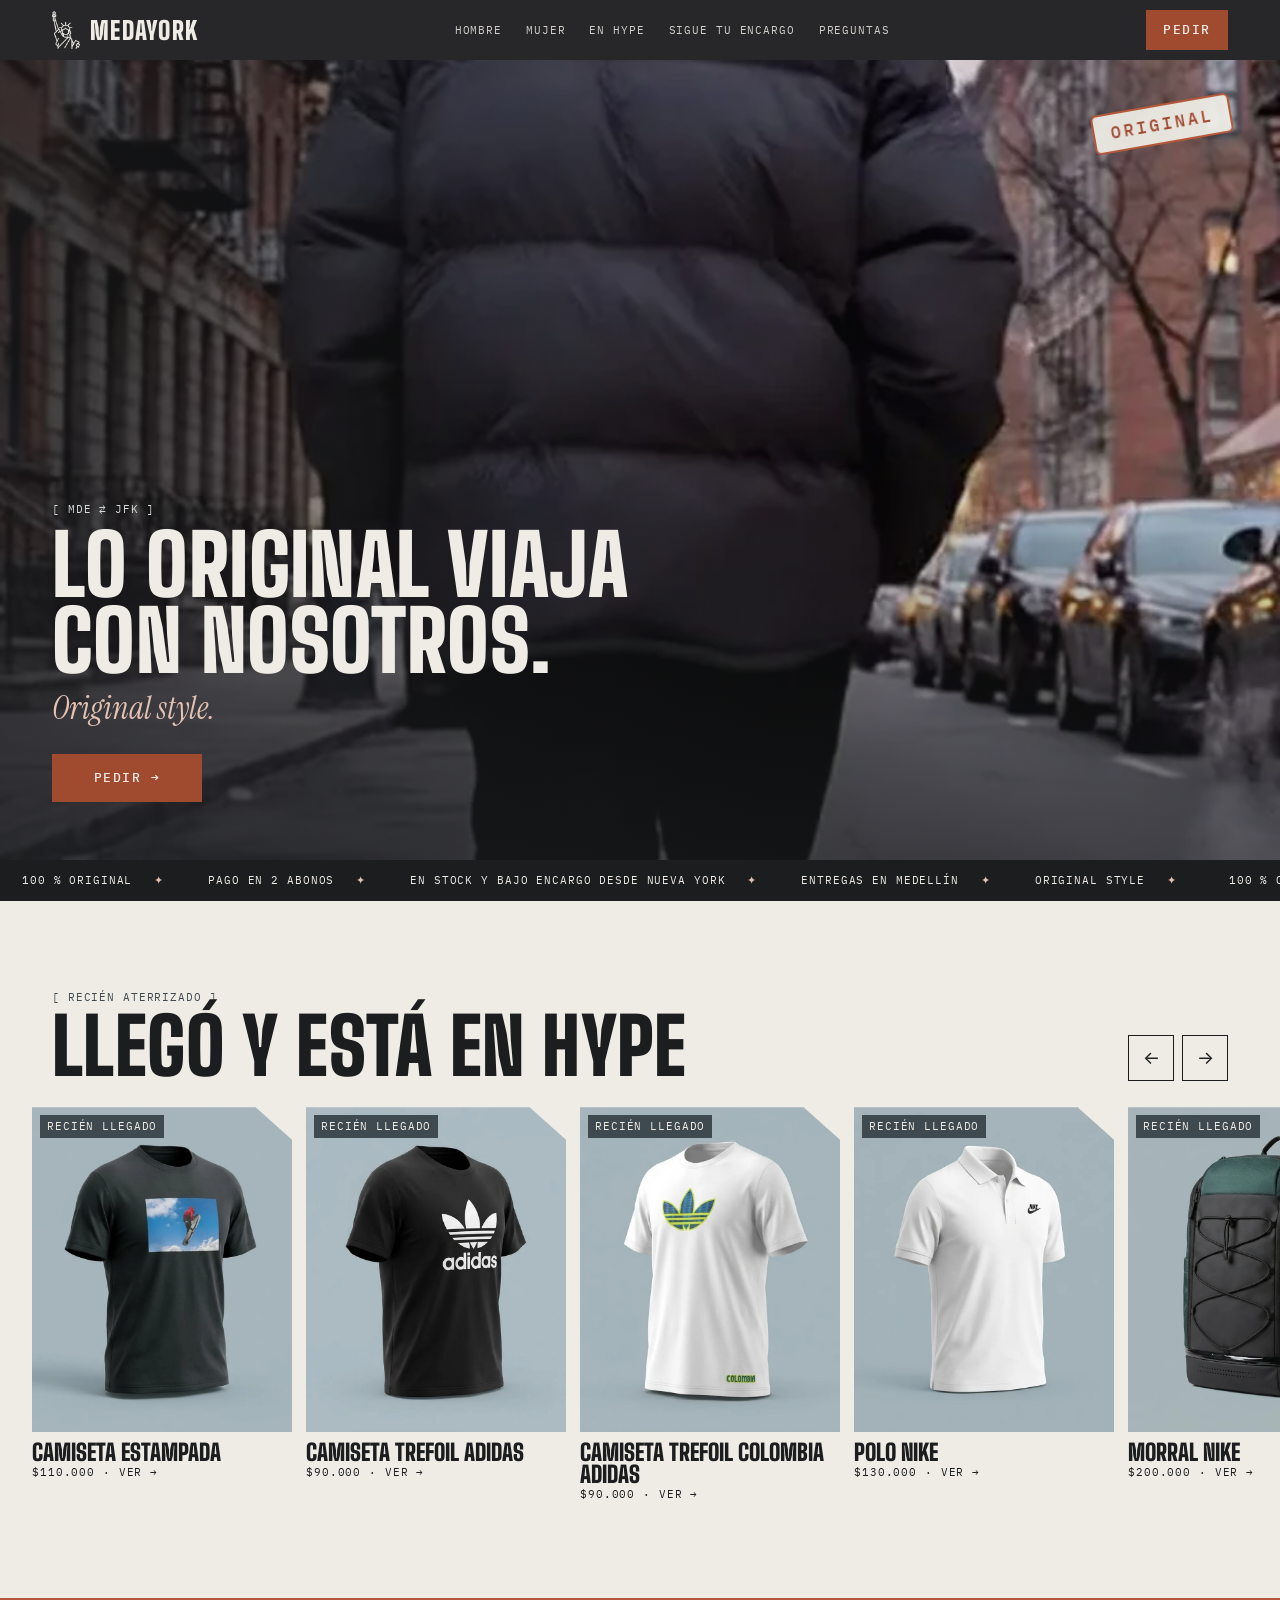
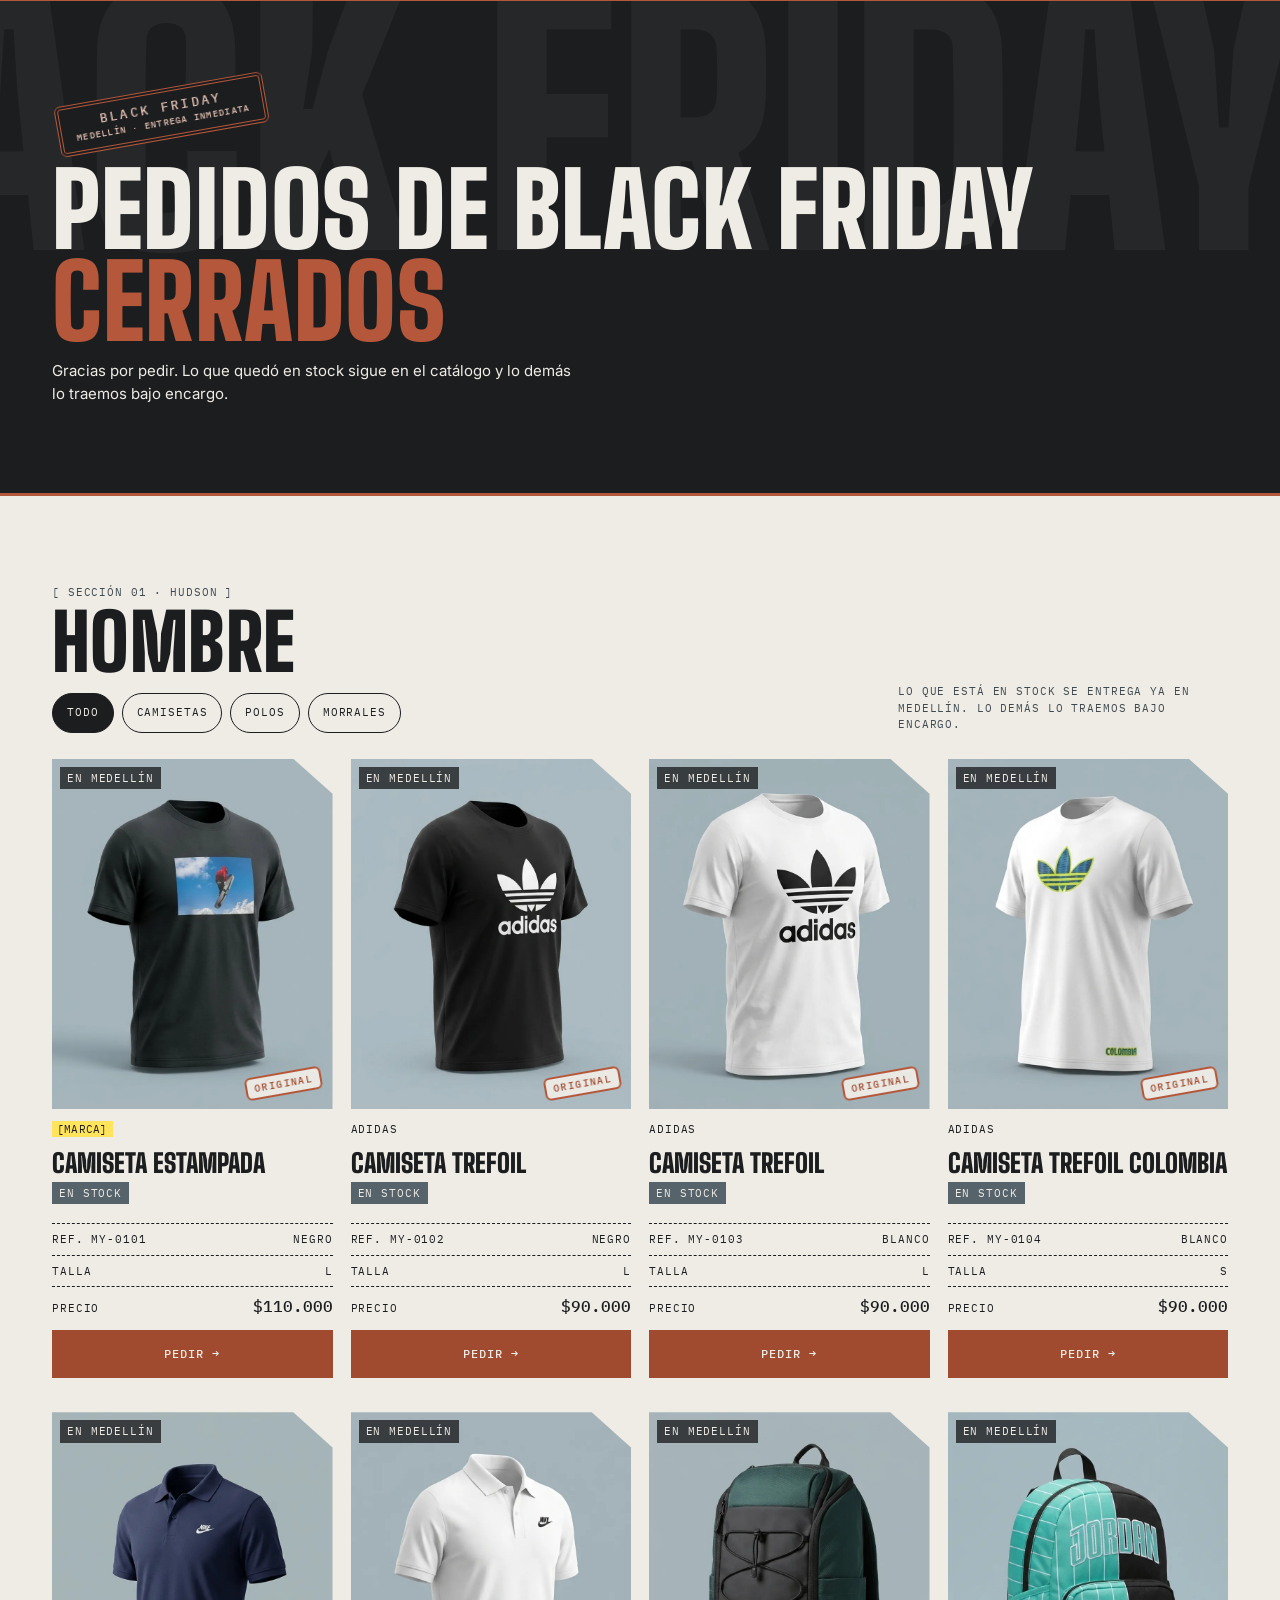
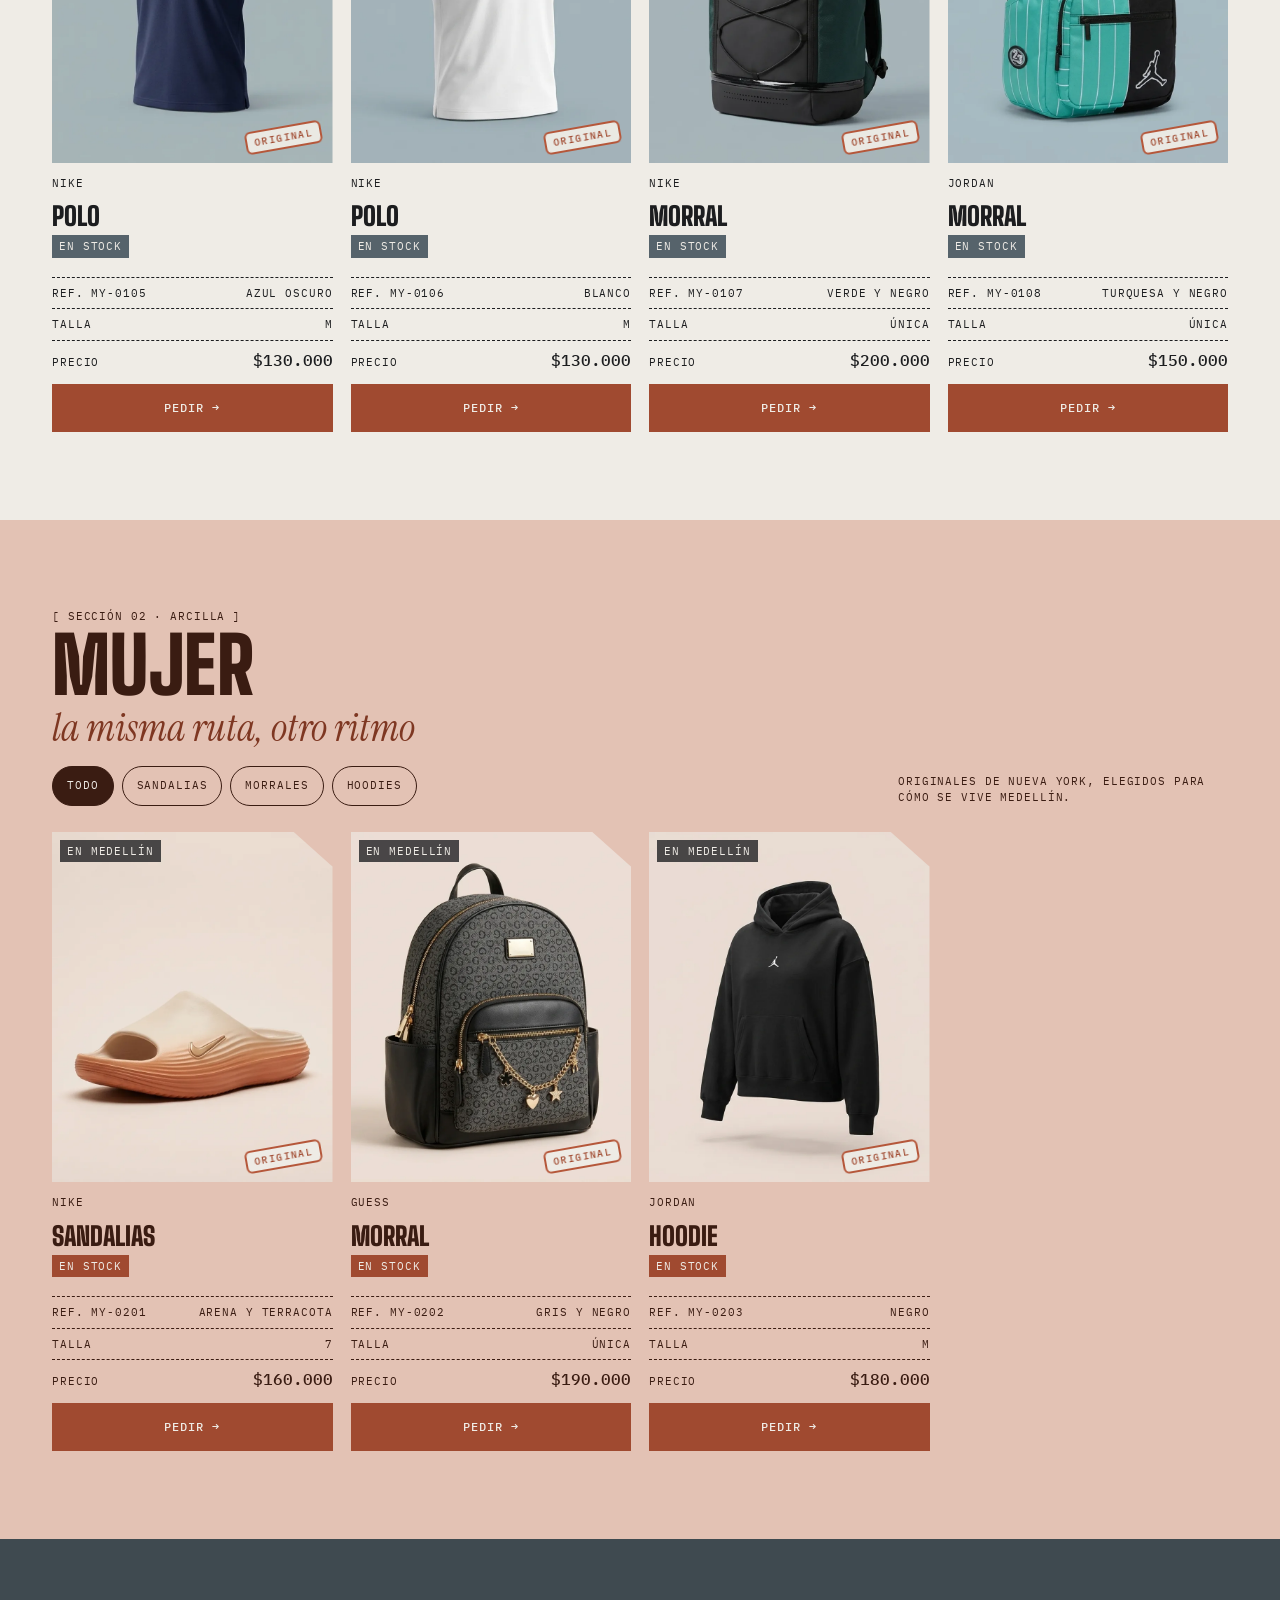
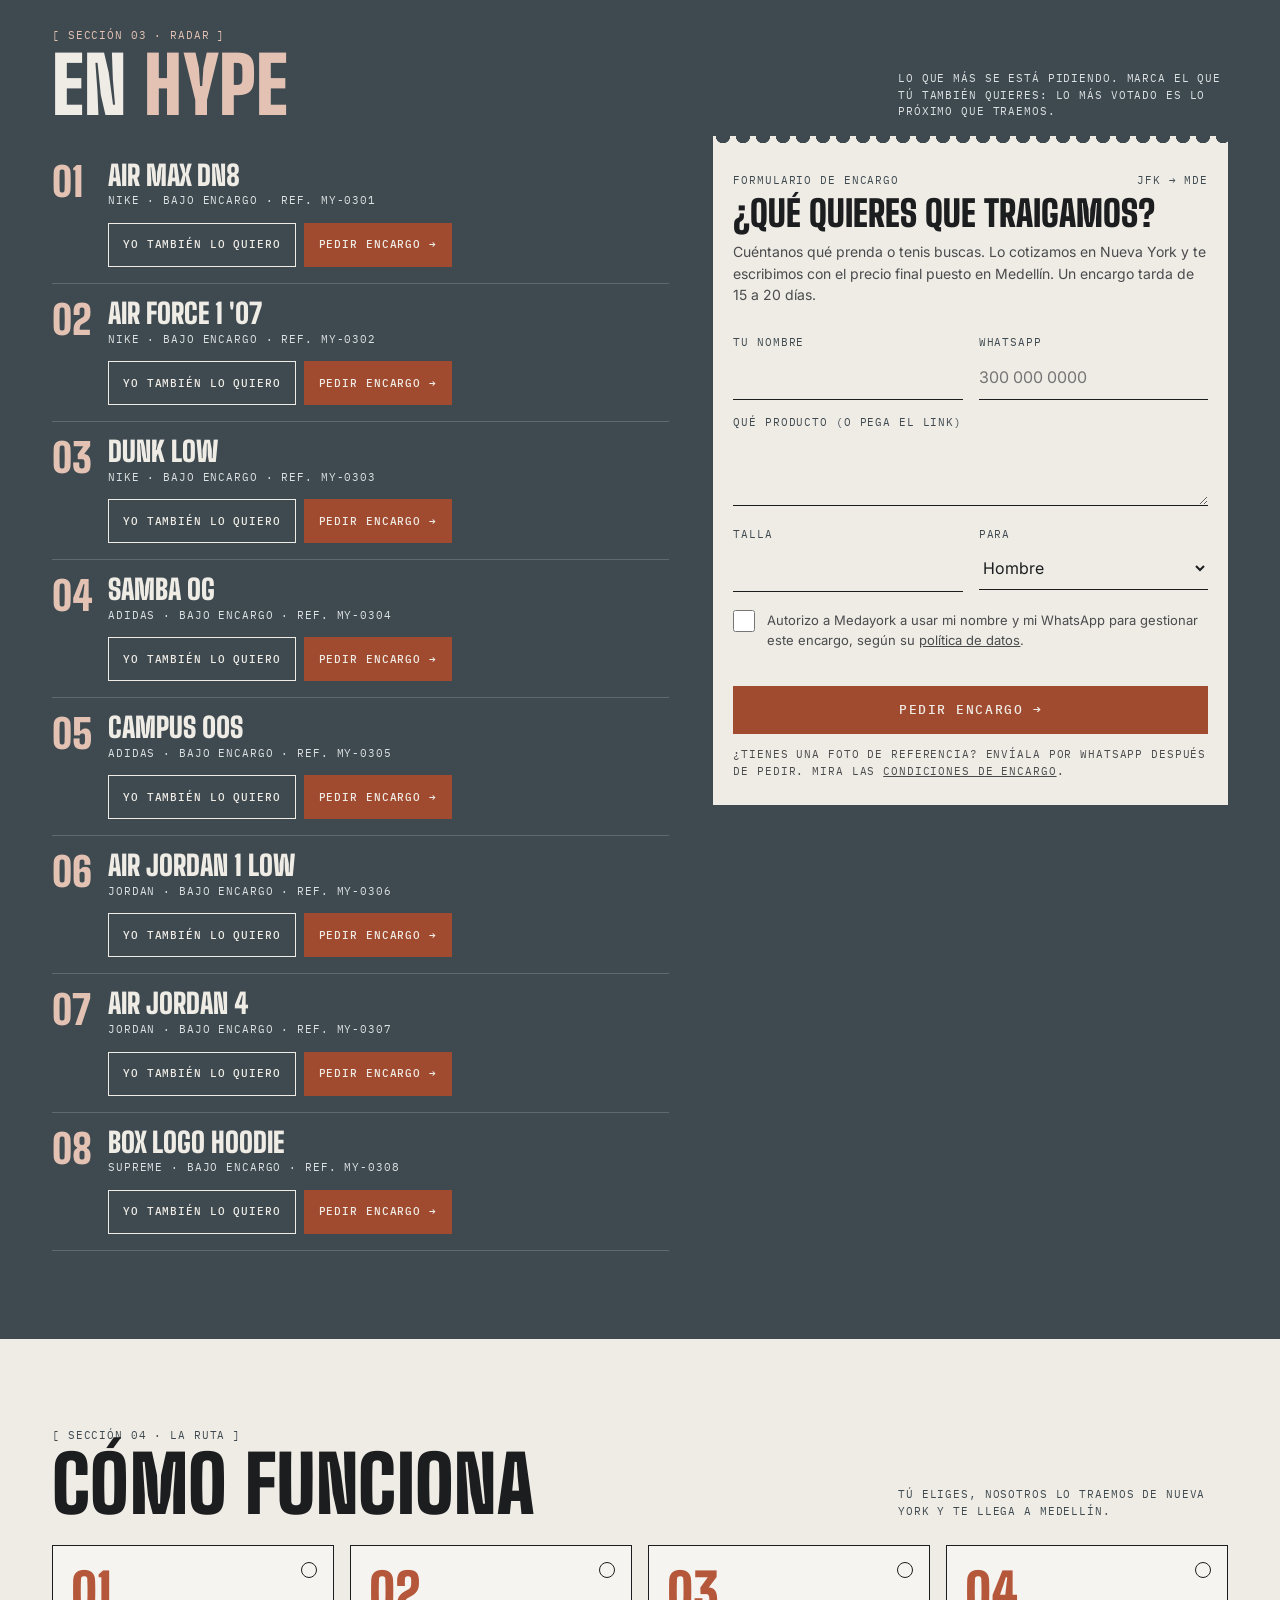
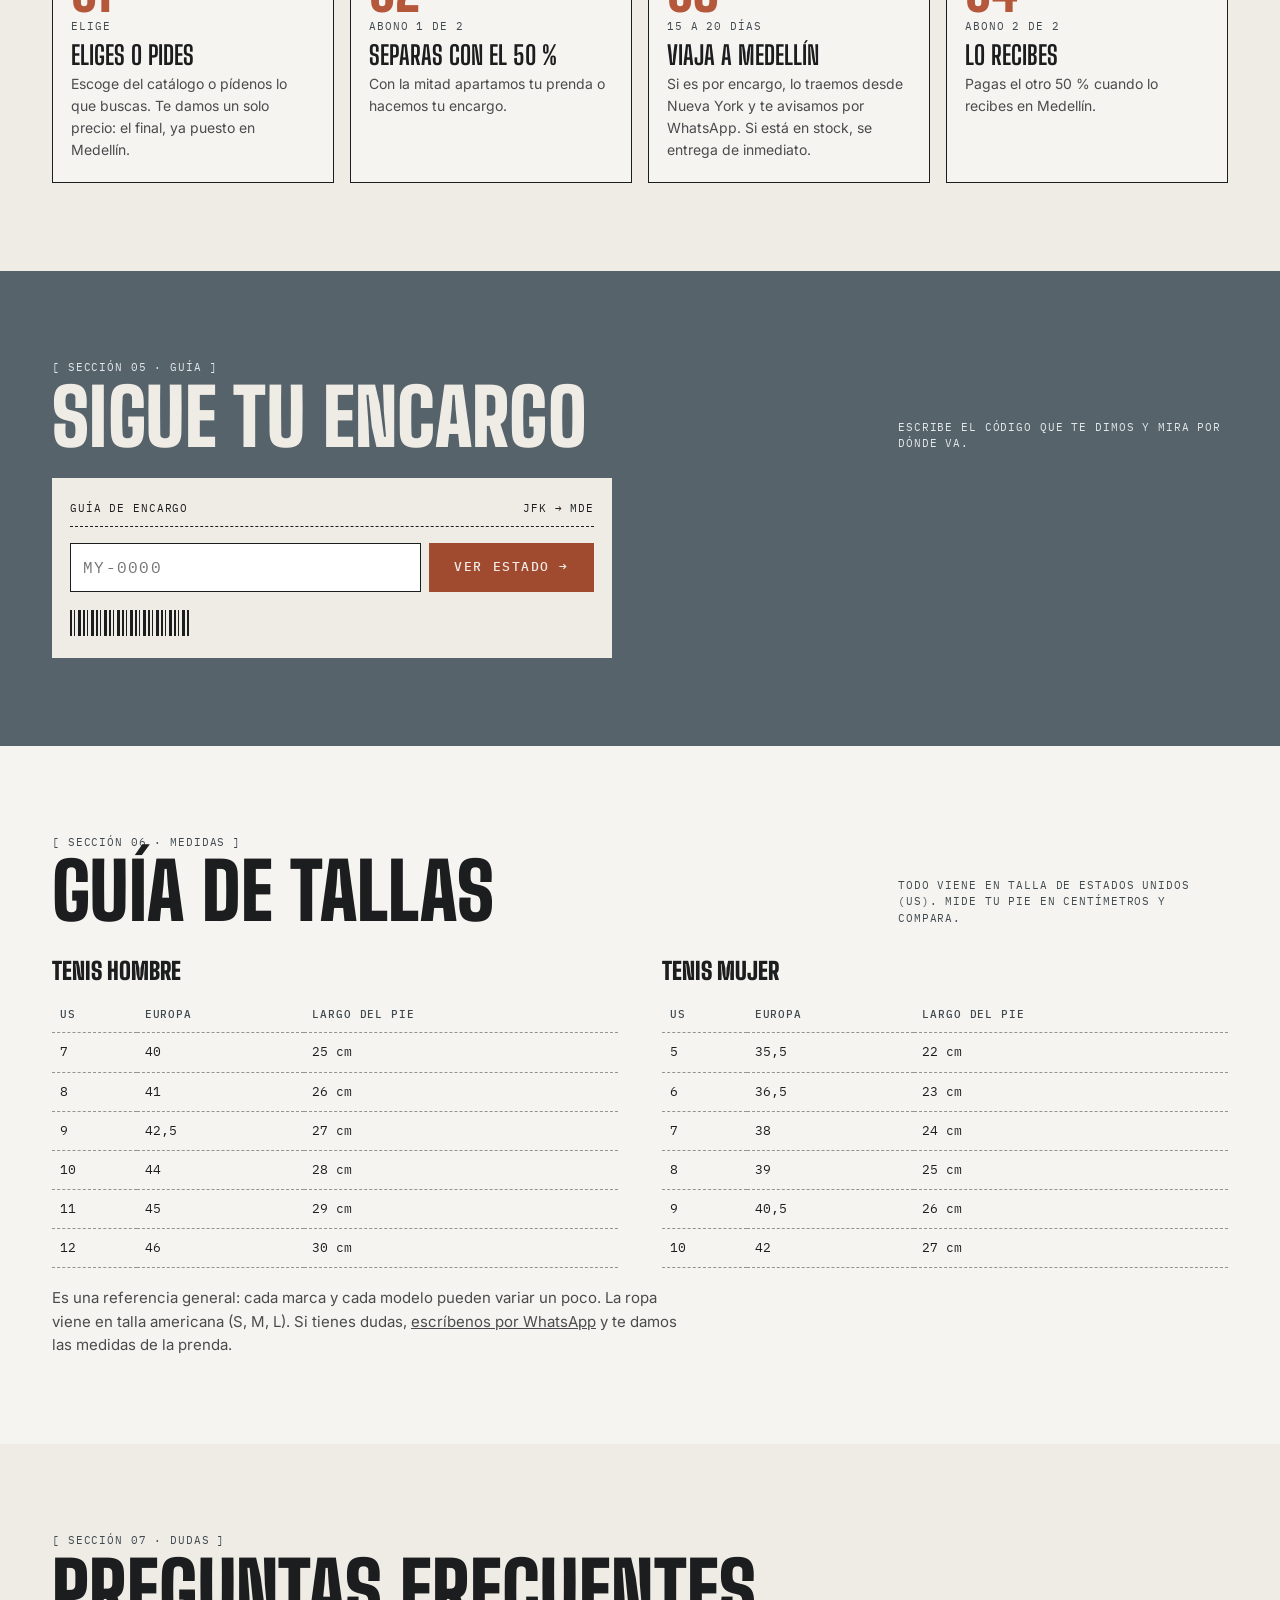
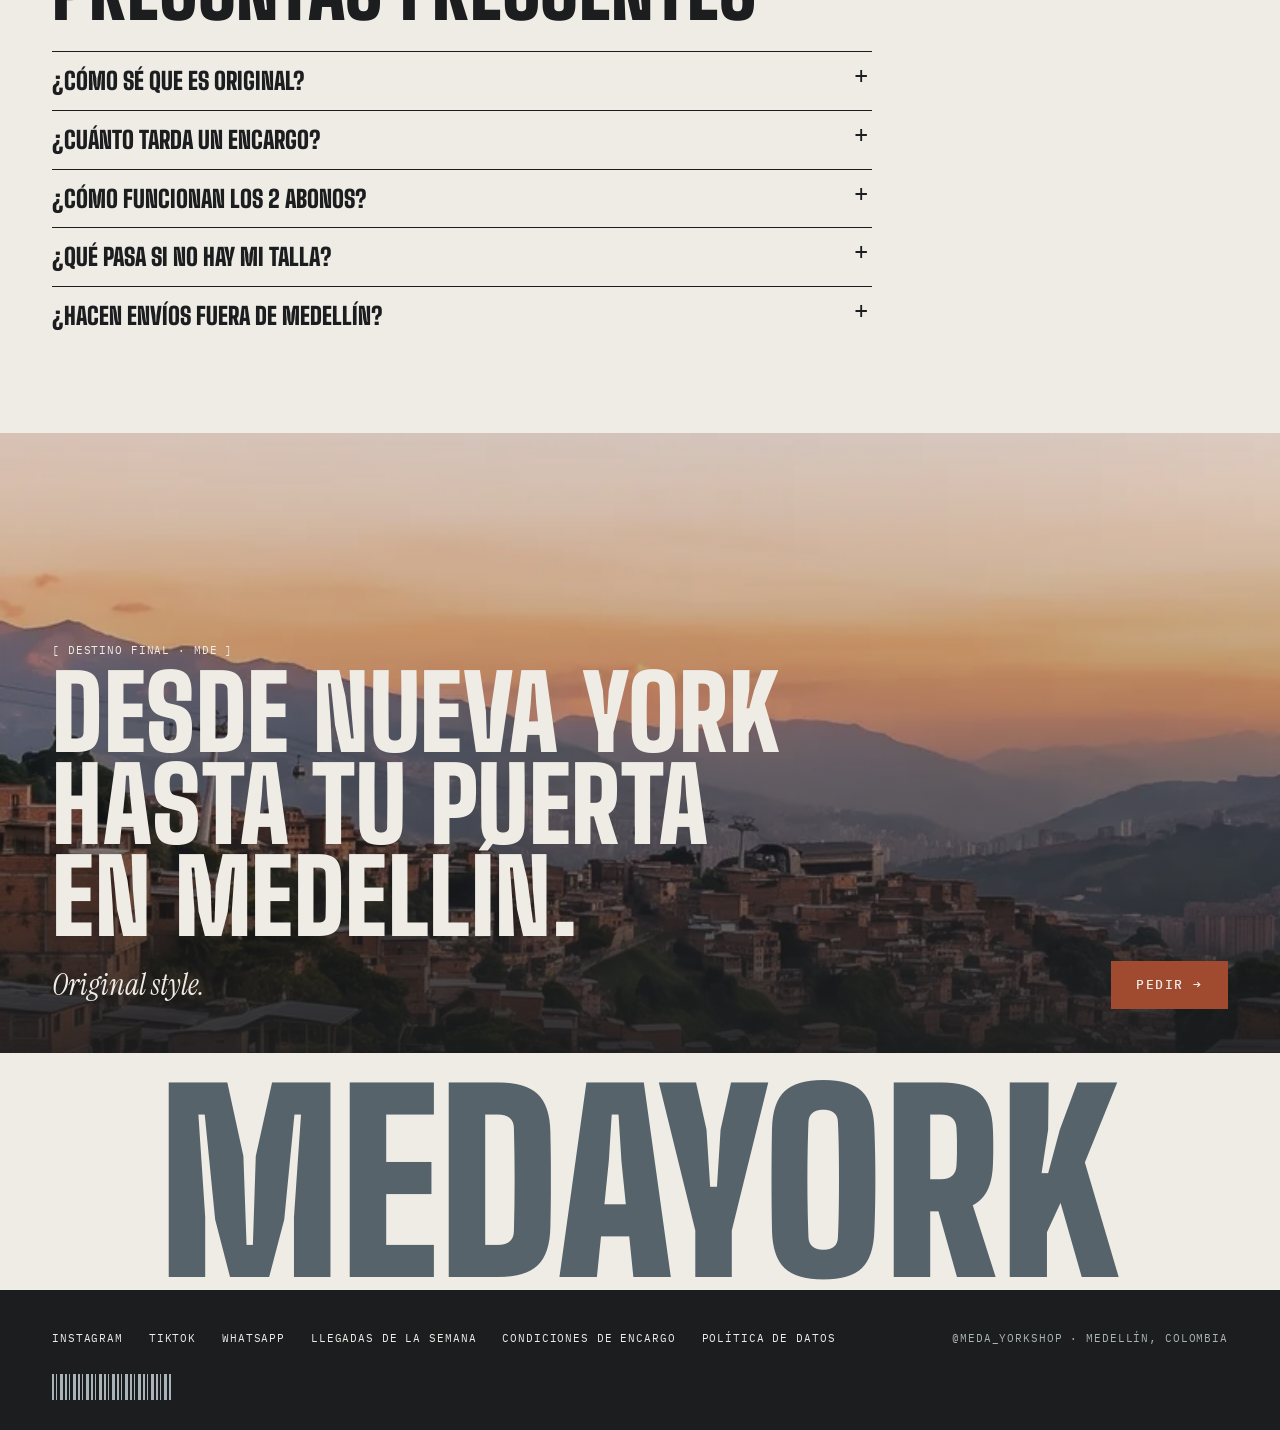
==== index.html @ 823dc6d4 "Add files via upload" ====
<!DOCTYPE html>
<html lang="es" class="no-js">
<head>
<meta charset="utf-8">
<meta name="viewport" content="width=device-width, initial-scale=1, viewport-fit=cover">
<title>Medayork · Ropa y tenis originales de Nueva York en Medellín</title>
<meta name="description" content="Ropa y tenis 100 % originales traídos de Nueva York a Medellín. En stock y bajo encargo, pago en 2 abonos y pedidos por WhatsApp.">
<meta name="theme-color" content="#1C1D1F">
<meta property="og:type" content="website">
<meta property="og:locale" content="es_CO">
<meta property="og:site_name" content="Medayork">
<meta property="og:title" content="Medayork · Original style">
<meta property="og:description" content="Ropa y tenis originales de Nueva York en Medellín. En stock y bajo encargo.">
<meta property="og:url" content="https://medayork.pages.dev/">
<meta property="og:image" content="https://medayork.pages.dev/img/og.jpg">
<link rel="canonical" href="https://medayork.pages.dev/">
<meta property="og:image:width" content="1200">
<meta property="og:image:height" content="630">
<meta name="twitter:card" content="summary_large_image">
<link rel="icon" type="image/png" href="img/icono-48.png">
<link rel="apple-touch-icon" href="img/icono-180.png">
<script>document.documentElement.className='js'</script>
<link rel="preconnect" href="https://fonts.googleapis.com">
<link rel="preconnect" href="https://fonts.gstatic.com" crossorigin>
<!-- Las letras cargan sin frenar la primera pantalla (media="print" y luego se activan) -->
<link href="https://fonts.googleapis.com/css2?family=Big+Shoulders+Display:wght@900&family=IBM+Plex+Mono:wght@400;500&family=Instrument+Serif:ital@1&family=Inter:wght@400;500&display=swap" rel="stylesheet" media="print" onload="this.media='all'">
<noscript><link href="https://fonts.googleapis.com/css2?family=Big+Shoulders+Display:wght@900&family=IBM+Plex+Mono:wght@400;500&family=Instrument+Serif:ital@1&family=Inter:wght@400;500&display=swap" rel="stylesheet"></noscript>
<link rel="stylesheet" href="css/estilos.css?v=20261116c">
<link rel="preload" as="image" href="img/portada-v.webp" media="(max-width:759px)">
<link rel="preload" as="image" href="img/portada-h.webp" media="(min-width:760px)">
<script type="application/ld+json">
{"@context":"https://schema.org","@type":"Store","name":"Medayork","slogan":"Original style","description":"Ropa y tenis originales traídos de Nueva York a Medellín, en stock y bajo encargo.","areaServed":"Medellín, Colombia","address":{"@type":"PostalAddress","addressLocality":"Medellín","addressCountry":"CO"},"telephone":"+573226759950","sameAs":["https://www.instagram.com/meda_yorkshop","https://www.tiktok.com/@meda_yorkshop"]}
</script>
</head>
<body>
<a class="salto mono" href="#catalogo">Ir al catálogo</a>

<a class="cinta mono" id="cinta" href="#black-friday" hidden><b>Black Friday Medayork</b> · rebajas en stock de Medellín · entrega inmediata →</a>

<nav class="nav" aria-label="Principal"><div class="wrap">
  <a class="logo" href="#portada" aria-label="Medayork, inicio"><img src="img/estatua-claro.png" alt="" width="89" height="120"><b>MEDAYORK</b></a>
  <div class="links mono">
    <a href="#hombre">Hombre</a><a href="#mujer">Mujer</a><a href="#hype">En hype</a><a href="#seguimiento">Sigue tu encargo</a><a href="#preguntas">Preguntas</a>
  </div>
  <a class="btn solid" data-wa="barra" href="https://wa.me/573226759950">Pedir</a>
</div></nav>

<header class="portada" id="portada">
  <picture>
    <source media="(max-width:759px)" srcset="img/portada-v.webp" width="720" height="1280">
    <img src="img/portada-h.webp" alt="Persona caminando por una calle de edificios de ladrillo en Nueva York" width="1280" height="720" fetchpriority="high">
  </picture>
  <video class="medio" id="video" muted loop playsinline preload="none" aria-hidden="true" hidden></video>
  <div class="velo"></div>
  <span class="sello anim in">Original</span>
  <div class="portada-in"><div class="wrap">
    <div class="mono" style="color:#D6DCDE">[ MDE ⇄ JFK ]</div>
    <h1 class="disp" id="frase">Lo original viaja con nosotros.</h1>
    <div class="ser">Original style.</div>
    <div class="fila">
      <a class="btn solid" data-wa="barra" href="https://wa.me/573226759950">Pedir →</a>
    </div>
  </div></div>
</header>

<div class="ticker mono" aria-hidden="true"><div>
  <span>100 % original<i>✦</i></span><span>Pago en 2 abonos<i>✦</i></span><span>En stock y bajo encargo desde Nueva York<i>✦</i></span><span>Entregas en Medellín<i>✦</i></span><span>Original style<i>✦</i></span>
  <span>100 % original<i>✦</i></span><span>Pago en 2 abonos<i>✦</i></span><span>En stock y bajo encargo desde Nueva York<i>✦</i></span><span>Entregas en Medellín<i>✦</i></span><span>Original style<i>✦</i></span>
</div></div>

<main id="catalogo">

<section class="llegadas" id="llegadas">
  <div class="wrap cab">
    <div>
      <div class="mono" style="color:var(--hudson-d)">[ Recién aterrizado ]</div>
      <h2 class="disp">Llegó y está en hype</h2>
    </div>
    <div class="flechas">
      <button class="flecha" data-dir="-1" aria-label="Anterior">←</button>
      <button class="flecha" data-dir="1" aria-label="Siguiente">→</button>
    </div>
  </div>
  <div class="carrusel" id="carrusel" tabindex="0" aria-label="Lo último que llegó"></div>
  <noscript><div class="wrap"><p style="max-width:520px;margin-bottom:14px">Tu navegador tiene JavaScript apagado y por eso no se ve el catálogo. Escríbenos y te lo mandamos por WhatsApp.</p><a class="btn solid" href="https://wa.me/573226759950?text=Hola%20Medayork%2C%20quiero%20ver%20el%20cat%C3%A1logo.">Pedir el catálogo por WhatsApp →</a></div></noscript>
</section>

<section class="bf" id="black-friday" hidden>
  <div class="fantasma" aria-hidden="true" data-t="Black Friday"></div>
  <div class="wrap">
    <span class="sello bf anim">Black Friday<small>Medellín · entrega inmediata</small></span>
    <div id="bf-abierto">
      <h2 class="disp">Black Friday <em>Medayork</em></h2>
      <div class="ser" style="font-size:26px;color:var(--arcilla)">Lo que ya está en Medellín, a precio de temporada.</div>
      <ol class="bf-pasos">
        <li>Eliges entre lo que tenemos en stock en Medellín.</li>
        <li>Nos escribes por WhatsApp y lo separas antes del cierre.</li>
        <li>Te lo entregamos de inmediato en Medellín.</li>
      </ol>
      <div class="mono" style="color:var(--arcilla)">Cierra el <span id="bf-fecha"></span> · faltan</div>
      <div class="cuenta mono" id="cuenta" role="timer" aria-live="off">
        <div><b id="c-d">–</b>días</div><div><b id="c-h">–</b>horas</div><div><b id="c-m">–</b>min</div><div><b id="c-s">–</b>seg</div>
      </div>
      <div class="fila">
        <a class="btn solid" href="#hombre">Ver Hombre →</a>
        <a class="btn solid" href="#mujer">Ver Mujer →</a>
      </div>
      <p class="mono nota">Unidades y tallas limitadas a lo que hay en stock.</p>
    </div>
    <div id="bf-cerrado" hidden>
      <h2 class="disp">Pedidos de Black Friday <em>cerrados</em></h2>
      <p style="max-width:520px;margin-top:10px">Gracias por pedir. Lo que quedó en stock sigue en el catálogo y lo demás lo traemos bajo encargo.</p>
    </div>
  </div>
</section>

<section class="hombre" id="hombre" data-seccion="hombre">
  <div class="wrap">
    <div class="cab">
      <div>
        <div class="mono">[ Sección 01 · Hudson ]</div>
        <h2 class="disp">Hombre</h2>
        <div class="chips" data-filtros></div>
      </div>
      <p class="lado mono">Lo que está en stock se entrega ya en Medellín. Lo demás lo traemos bajo encargo.</p>
    </div>
    <div class="rejilla" data-rejilla></div>
  </div>
</section>

<section class="mujer" id="mujer" data-seccion="mujer">
  <div class="wrap">
    <div class="cab">
      <div>
        <div class="mono">[ Sección 02 · Arcilla ]</div>
        <h2 class="disp">Mujer <span class="ser">la misma ruta, otro ritmo</span></h2>
        <div class="chips" data-filtros></div>
      </div>
      <p class="lado mono">Originales de Nueva York, elegidos para cómo se vive Medellín.</p>
    </div>
    <div class="rejilla" data-rejilla></div>
  </div>
</section>

<section class="hype" id="hype">
  <div class="wrap">
    <div class="cab">
      <div>
        <div class="mono" style="color:var(--arcilla)">[ Sección 03 · Radar ]</div>
        <h2 class="disp">En <em>hype</em></h2>
      </div>
      <p class="lado mono">Lo que más se está pidiendo. Marca el que tú también quieres: lo más votado es lo próximo que traemos.</p>
    </div>
    <div class="hype-g">
      <div id="ranking"></div>
      <div>
        <form class="form" id="encargo" novalidate>
          <div class="mono" style="display:flex;justify-content:space-between;color:var(--hudson-d)"><span>Formulario de encargo</span><span>JFK → MDE</span></div>
          <h3>¿Qué quieres que traigamos?</h3>
          <p>Cuéntanos qué prenda o tenis buscas. Lo cotizamos en Nueva York y te escribimos con el precio final puesto en Medellín. Un encargo tarda de 15 a 20 días.</p>
          <div id="f-campos">
          <div class="dos">
            <div><label class="mono" for="f-nombre">Tu nombre</label><input type="text" id="f-nombre" autocomplete="given-name" required></div>
            <div><label class="mono" for="f-wa">WhatsApp</label><input type="tel" id="f-wa" inputmode="tel" autocomplete="tel" placeholder="300 000 0000" required></div>
          </div>
          <label class="mono" for="f-producto">Qué producto (o pega el link)</label>
          <textarea id="f-producto" required></textarea>
          <div class="dos">
            <div><label class="mono" for="f-talla">Talla</label><input type="text" id="f-talla"></div>
            <div><label class="mono" for="f-para">Para</label>
              <select id="f-para"><option>Hombre</option><option>Mujer</option><option>Unisex</option></select></div>
          </div>
          <label class="casilla" for="f-datos"><input type="checkbox" id="f-datos" required><span>Autorizo a Medayork a usar mi nombre y mi WhatsApp para gestionar este encargo, según su <a href="privacidad.html">política de datos</a>.</span></label>
          <!-- Campo trampa contra robots: las personas no lo ven ni lo llenan -->
          <div class="trampa" aria-hidden="true"><label for="f-web">No llenes este campo</label><input type="text" id="f-web" name="web" tabindex="-1" autocomplete="off"></div>
          <div class="err" id="f-err" role="alert"></div>
          <button class="btn solid" type="submit">Pedir encargo →</button>
          <p class="mono" style="margin:12px 0 0;font-size:11px">¿Tienes una foto de referencia? Envíala por WhatsApp después de pedir. Mira las <a href="condiciones.html" style="text-decoration:underline">condiciones de encargo</a>.</p>
          </div>
          <div class="ok" id="f-ok" hidden></div>
        </form>
        <div class="muro" id="muro" hidden>
          <div class="mono" style="color:#DCE1E3">Lo que la comunidad está pidiendo</div>
          <div class="muro-i" id="muro-i"></div>
        </div>
      </div>
    </div>
  </div>
</section>

<section class="como" id="como">
  <div class="wrap">
    <div class="cab">
      <div>
        <div class="mono" style="color:var(--hudson-d)">[ Sección 04 · La ruta ]</div>
        <h2 class="disp">Cómo funciona</h2>
      </div>
      <p class="lado mono" style="color:var(--hudson-d)">Tú eliges, nosotros lo traemos de Nueva York y te llega a Medellín.</p>
    </div>
    <div class="pasos">
      <div class="paso sube"><div class="k">01</div><div class="mono">Elige</div><h3>Eliges o pides</h3><p>Escoge del catálogo o pídenos lo que buscas. Te damos un solo precio: el final, ya puesto en Medellín.</p></div>
      <div class="paso sube"><div class="k">02</div><div class="mono">Abono 1 de 2</div><h3>Separas con el 50 %</h3><p>Con la mitad apartamos tu prenda o hacemos tu encargo.</p></div>
      <div class="paso sube"><div class="k">03</div><div class="mono">15 a 20 días</div><h3>Viaja a Medellín</h3><p>Si es por encargo, lo traemos desde Nueva York y te avisamos por WhatsApp. Si está en stock, se entrega de inmediato.</p></div>
      <div class="paso sube"><div class="k">04</div><div class="mono">Abono 2 de 2</div><h3>Lo recibes</h3><p>Pagas el otro 50 % cuando lo recibes en Medellín.</p></div>
    </div>
  </div>
</section>

<section class="seg" id="seguimiento">
  <div class="wrap">
    <div class="cab">
      <div>
        <div class="mono" style="color:#E3E7E9">[ Sección 05 · Guía ]</div>
        <h2 class="disp">Sigue tu encargo</h2>
      </div>
      <p class="lado mono">Escribe el código que te dimos y mira por dónde va.</p>
    </div>
    <div class="guia">
      <div class="gcab mono"><span>Guía de encargo</span><span>JFK → MDE</span></div>
      <form class="busca" action="seguimiento.html" method="get">
        <label class="salto" for="s-codigo">Código de tu encargo</label>
        <input id="s-codigo" name="codigo" placeholder="MY-0000" autocomplete="off" required pattern="[A-Za-z]{2}-?[0-9]{3,5}">
        <button class="btn solid" type="submit">Ver estado →</button>
      </form>
      <div class="barras" style="margin-top:18px" aria-hidden="true"></div>
    </div>
  </div>
</section>

<section class="tallas" id="tallas">
  <div class="wrap">
    <div class="cab">
      <div>
        <div class="mono" style="color:var(--hudson-d)">[ Sección 06 · Medidas ]</div>
        <h2 class="disp">Guía de tallas</h2>
      </div>
      <p class="lado mono" style="color:var(--hudson-d)">Todo viene en talla de Estados Unidos (US). Mide tu pie en centímetros y compara.</p>
    </div>
    <div class="tablas">
      <div class="tabla-s"><table>
        <caption>Tenis hombre</caption>
        <tr><th>US</th><th>Europa</th><th>Largo del pie</th></tr>
        <tr><td>7</td><td>40</td><td>25 cm</td></tr><tr><td>8</td><td>41</td><td>26 cm</td></tr><tr><td>9</td><td>42,5</td><td>27 cm</td></tr><tr><td>10</td><td>44</td><td>28 cm</td></tr><tr><td>11</td><td>45</td><td>29 cm</td></tr><tr><td>12</td><td>46</td><td>30 cm</td></tr>
      </table></div>
      <div class="tabla-s"><table>
        <caption>Tenis mujer</caption>
        <tr><th>US</th><th>Europa</th><th>Largo del pie</th></tr>
        <tr><td>5</td><td>35,5</td><td>22 cm</td></tr><tr><td>6</td><td>36,5</td><td>23 cm</td></tr><tr><td>7</td><td>38</td><td>24 cm</td></tr><tr><td>8</td><td>39</td><td>25 cm</td></tr><tr><td>9</td><td>40,5</td><td>26 cm</td></tr><tr><td>10</td><td>42</td><td>27 cm</td></tr>
      </table></div>
    </div>
    <p class="txt">Es una referencia general: cada marca y cada modelo pueden variar un poco. La ropa viene en talla americana (S, M, L). Si tienes dudas, <a data-wa="tallas" href="https://wa.me/573226759950">escríbenos por WhatsApp</a> y te damos las medidas de la prenda.</p>
  </div>
</section>

<section class="faq" id="preguntas">
  <div class="wrap">
    <div class="cab"><div>
      <div class="mono" style="color:var(--hudson-d)">[ Sección 07 · Dudas ]</div>
      <h2 class="disp">Preguntas frecuentes</h2>
    </div></div>
    <details><summary>¿Cómo sé que es original?</summary><p>Todo lo que vendemos lo compramos nosotros mismos en Nueva York y lo traemos a Medellín. No manejamos réplicas ni "triple A". Si quieres, antes de pagar te mostramos la prenda en detalle por WhatsApp: etiquetas, costuras y empaque.</p></details>
    <details><summary>¿Cuánto tarda un encargo?</summary><p>De 15 a 20 días desde que separas con el primer abono. Te vamos avisando por WhatsApp y puedes ver el estado en "Sigue tu encargo" con tu código.</p></details>
    <details><summary>¿Cómo funcionan los 2 abonos?</summary><p>Pagas el 50 % para separar tu prenda o hacer tu encargo, y el otro 50 % cuando la recibes. Todo se coordina por WhatsApp.</p></details>
    <details><summary>¿Qué pasa si no hay mi talla?</summary><p>Si no está en stock, la buscamos en Nueva York y te la traemos por encargo: tarda de 15 a 20 días y la separas con el 50 %. Si no la conseguimos, te avisamos antes de recibir cualquier pago.</p></details>
    <details><summary>¿Hacen envíos fuera de Medellín?</summary><p>Por ahora solo entregamos en Medellín.</p></details>
    <details id="faq-bf" hidden><summary>¿Cómo funciona el Black Friday?</summary><p>Son rebajas sobre lo que ya tenemos en stock en Medellín, con entrega inmediata. Va hasta la fecha de cierre o hasta que se agoten las unidades.</p></details>
  </div>
</section>

</main>

<section class="cierre">
  <picture>
    <source media="(max-width:759px)" srcset="img/medellin-v.webp" width="800" height="1100">
    <img src="img/medellin.webp" alt="Casas de ladrillo en las montañas de Medellín al atardecer" width="1600" height="893" loading="lazy">
  </picture>
  <div class="sombra"></div>
  <div class="wrap">
    <div class="mono">[ Destino final · MDE ]</div>
    <h2 class="disp">Desde Nueva York<br>hasta tu puerta<br>en Medellín.</h2>
    <div class="fila">
      <span class="ser" style="font-size:30px">Original style.</span>
      <a class="btn solid" data-wa="barra" href="https://wa.me/573226759950">Pedir →</a>
    </div>
  </div>
</section>

<div class="marca-g" aria-hidden="true">MEDAYORK</div>

<footer class="pie-p">
  <div class="wrap mono">
    <div>
      <a id="l-ig" href="https://www.instagram.com/meda_yorkshop" target="_blank" rel="noopener">Instagram</a>
      <a id="l-tt" href="https://www.tiktok.com/@meda_yorkshop" target="_blank" rel="noopener">TikTok</a>
      <a data-wa="barra" href="https://wa.me/573226759950">WhatsApp</a>
      <a href="llegadas.html">Llegadas de la semana</a>
      <a href="condiciones.html">Condiciones de encargo</a>
      <a href="privacidad.html">Política de datos</a>
    </div>
    <span>@meda_yorkshop · Medellín, Colombia</span>
    <span class="barras" aria-hidden="true"></span>
  </div>
</footer>

<!-- Ficha de producto: etiqueta de equipaje. La llena js/app.js -->
<dialog class="ficha" id="ficha" aria-labelledby="ficha-t">
  <div class="etiqueta">
    <button class="cerrar" data-cerrar type="button" aria-label="Cerrar">✕</button>
    <div id="ficha-in"></div>
  </div>
</dialog>

<div class="barra fuera" id="barra"><a class="btn solid" data-wa="barra" href="https://wa.me/573226759950">Pedir por WhatsApp →</a></div>

<!-- Orden obligatorio: conexión → respaldo → datos compartidos → página -->
<script src="datos/conexion.js?v=20261116c" defer></script>
<script src="datos/respaldo.js?v=20261116c" defer></script>
<script src="js/datos.js?v=20261116c" defer></script>
<script src="js/app.js?v=20261116c" defer></script>
</body>
</html>
---- css/estilos.css ----
/* ============================================================================
   MEDAYORK · estilos.css — un solo archivo para todas las páginas
   ----------------------------------------------------------------------------
   Índice:
    0. Variables de marca (:root)  ← colores, letras y medidas se cambian SOLO aquí
    1. Base y utilidades            2. Sello ORIGINAL (animación firma)
    3. Botones y chips              4. Cinta, navegación y portada
    5. Secciones, carrusel, fotos   6. Black Friday
    7. Catálogo y tarjetas          8. En hype y formulario
    9. Cómo funciona, seguimiento, tallas, preguntas, cierre, pie, barra
   10. Ficha de producto (etiqueta de equipaje)
   11. Pase de abordar             12. Tablero de aeropuerto (seguimiento)
   13. Página 404                  14. Llegadas de la semana (9:16)
   15. Pantallas grandes y "reducir movimiento"
   Se diseña primero para celular; lo de pantallas grandes va al final.
   ============================================================================ */
:root{
  --asfalto:#1C1D1F; --hueso:#EFECE6; --papel:#F6F4F0; --hudson:#56636B; --hudson-d:#3F4A50; --niebla:#A9B4B8;
  --ladrillo:#B5573A; --ladrillo-btn:#A04A30; --ladrillo-h:#8C3F28; --arcilla:#E3C2B4; --arcilla-l:#EFE3DC; --cafe:#3A1C12;
  --marcador:#FFE45C; --gris-texto:#4A4B4D;
  --disp:'Big Shoulders Display','Arial Narrow',sans-serif; --mono:'IBM Plex Mono',ui-monospace,monospace;
  --ser:'Instrument Serif',Georgia,serif; --sans:'Inter',system-ui,sans-serif;
  --pad:18px; --sec:60px; --t-sello:.55s; --t-sube:.6s;
}
*{box-sizing:border-box;margin:0;padding:0}
html{scroll-behavior:smooth;scroll-padding-top:70px}
body{background:var(--hueso);color:var(--asfalto);font-family:var(--sans);font-size:15px;line-height:1.55;-webkit-font-smoothing:antialiased;overflow-x:clip}
a{color:inherit;text-decoration:none}
img,video{display:block;max-width:100%}
button,input,select,textarea{font:inherit;color:inherit}
[hidden]{display:none!important}
.mono{font-family:var(--mono);font-size:11px;letter-spacing:.08em;text-transform:uppercase;line-height:1.5}
.disp{font-family:var(--disp);font-weight:900;text-transform:uppercase;line-height:.9;letter-spacing:.005em}
.ser{font-family:var(--ser);font-style:italic;font-weight:400}
.wrap{max-width:1240px;margin:0 auto;padding:0 var(--pad)}
.mk{background:var(--marcador);color:#1C1D1F;padding:1px 5px;font-family:var(--mono);font-size:11px;letter-spacing:.02em;text-transform:none}
:focus-visible{outline:3px solid var(--marcador);outline-offset:2px}
.salto{position:absolute;left:-999px}.salto:focus{left:8px;top:8px;z-index:99;background:var(--asfalto);color:var(--hueso);padding:10px}

/* sello */
.sello{display:inline-block;border:2px solid var(--ladrillo);color:var(--ladrillo-btn);border-radius:6px;padding:5px 12px;font-family:var(--mono);font-weight:500;font-size:13px;letter-spacing:.18em;text-transform:uppercase;transform:rotate(-10deg);background:rgba(239,236,230,.94);line-height:1.3;text-align:center}
.sello small{display:block;font-size:9px;letter-spacing:.14em}
.sello.bf{background:var(--asfalto);color:var(--arcilla);border-style:double;border-width:4px}
@keyframes estampar{0%{opacity:0;transform:rotate(-22deg) scale(1.45)}55%{opacity:1;transform:rotate(-8deg) scale(.94)}75%{transform:rotate(-11deg) scale(1.04)}100%{opacity:1;transform:rotate(-10deg) scale(1)}}
.js .sello.anim{opacity:0}
.js .in .sello.anim,.js .sello.anim.in{animation:estampar var(--t-sello) cubic-bezier(.2,.9,.3,1.2) .25s forwards}
.js .sube{opacity:0;transform:translateY(18px);transition:opacity var(--t-sube) ease,transform var(--t-sube) ease}
.js .sube.in{opacity:1;transform:none}

/* botones */
.btn{display:inline-flex;align-items:center;justify-content:center;gap:10px;min-height:48px;font-family:var(--mono);font-weight:500;font-size:13px;letter-spacing:.12em;text-transform:uppercase;padding:13px 24px;border:1.5px solid currentColor;cursor:pointer;background:none;transition:transform .18s,background .18s;text-align:center}
.btn.solid{background:var(--ladrillo-btn);border-color:var(--ladrillo-btn);color:var(--hueso)}
.btn:hover{transform:translateY(-2px)}
.btn.solid:hover{background:var(--ladrillo-h)}
.chips{display:flex;gap:8px;flex-wrap:wrap;margin-top:16px}
.chip{border:1px solid currentColor;background:none;padding:0 14px;min-height:40px;border-radius:999px;cursor:pointer;font-family:var(--mono);font-size:11px;letter-spacing:.08em;text-transform:uppercase}
.chip[aria-pressed="true"]{background:var(--asfalto);border-color:var(--asfalto);color:var(--hueso)}

/* cinta BF */
.cinta{display:block;background:var(--asfalto);color:var(--hueso);text-align:center;padding:10px 12px;border-bottom:2px solid var(--ladrillo)}
.cinta b{color:var(--arcilla);font-weight:500}

/* nav */
.nav{position:sticky;top:0;z-index:30;background:rgba(28,29,31,.95);color:var(--hueso)}
.nav .wrap{display:flex;align-items:center;justify-content:space-between;height:60px;gap:14px}
.logo{display:flex;align-items:center;gap:10px}
.logo img{height:38px;width:auto}
.logo b{font-family:var(--disp);font-weight:900;font-size:25px;letter-spacing:.05em;line-height:1}
.nav .links{display:none;gap:24px}
.nav .links a{opacity:.85;padding:10px 0}.nav .links a:hover{opacity:1;color:var(--arcilla)}
.nav .btn{min-height:40px;padding:8px 16px}

/* portada */
.portada{position:relative;height:calc(100svh - 100px);min-height:500px;max-height:880px;color:var(--hueso);overflow:hidden;background:var(--hudson-d)}
.portada .medio{position:absolute;inset:0;width:100%;height:100%;object-fit:cover}
.portada picture img{position:absolute;inset:0;width:100%;height:100%;object-fit:cover}
@keyframes zoom{from{transform:scale(1.02)}to{transform:scale(1.12)}}
.js .portada picture img{animation:zoom 14s ease-out infinite alternate}
.velo{position:absolute;inset:0;background:linear-gradient(0deg,rgba(28,29,31,.88) 0%,rgba(28,29,31,.3) 48%,rgba(28,29,31,.25) 100%)}
.portada-in{position:absolute;z-index:2;left:0;right:0;bottom:0;padding-bottom:30px}
.portada h1{font-size:clamp(40px,7.2vw,84px);margin:10px 0 6px;max-width:720px}
.portada .ser{font-size:clamp(24px,3vw,32px);color:var(--arcilla)}
.portada .fila{display:flex;align-items:center;gap:16px;flex-wrap:wrap;margin-top:20px}
.portada .btn.solid{min-width:150px}
.portada>.sello{position:absolute;z-index:3;right:var(--pad);top:26px;font-size:14px}

/* ticker */
.ticker{background:var(--asfalto);color:var(--hueso);overflow:hidden;white-space:nowrap;padding:12px 0}
.ticker div{display:inline-block;animation:corre 30s linear infinite}
.ticker span{margin:0 22px}.ticker i{color:var(--arcilla);font-style:normal;margin-left:22px}
@keyframes corre{to{transform:translateX(-50%)}}

/* secciones */
section{padding:var(--sec) 0}
.cab{display:flex;justify-content:space-between;align-items:flex-end;gap:18px;margin-bottom:26px;flex-wrap:wrap}
.cab h2{font-size:clamp(40px,6.4vw,78px);margin-top:6px}
.cab h2 .ser{font-size:.5em;text-transform:none;letter-spacing:0;display:block;margin-top:6px;line-height:1.1}
.cab .lado{max-width:330px}
.vacio{padding:24px 0;font-family:var(--mono);font-size:12px}

/* carrusel */
.llegadas{background:var(--hueso)}
.flechas{display:none;gap:8px}
.flecha{width:46px;height:46px;border:1.5px solid var(--asfalto);background:none;font-size:18px;cursor:pointer}
.flecha:hover{background:var(--asfalto);color:var(--hueso)}
.carrusel{display:flex;gap:14px;overflow-x:auto;scroll-snap-type:x mandatory;padding:0 var(--pad) 8px;scrollbar-width:none;scroll-padding-left:var(--pad)}
.carrusel::-webkit-scrollbar{display:none}
.lleg{flex:0 0 68%;max-width:280px;scroll-snap-align:start;display:block}
.lleg .foto{aspect-ratio:4/5}
.lleg h3{font-family:var(--disp);font-weight:900;text-transform:uppercase;font-size:23px;margin-top:10px;line-height:.95}
.lleg .et{position:absolute;left:8px;top:8px;padding:3px 7px;color:var(--hueso);background:var(--hudson-d);z-index:2}

/* foto con esquina cortada */
.foto{position:relative;overflow:hidden;background:var(--niebla);clip-path:polygon(0 0,86% 0,100% 10%,100% 100%,0 100%)}
.foto img{width:100%;height:100%;object-fit:cover}
.foto .ruta{position:absolute;left:8px;top:8px;background:rgba(28,29,31,.78);color:var(--hueso);padding:3px 7px;z-index:2}
.foto .sello{position:absolute;right:8px;bottom:12px;font-size:9px;padding:3px 6px;letter-spacing:.14em;z-index:2}

/* black friday */
.bf{background:var(--asfalto);color:var(--hueso);position:relative;overflow:hidden;border-top:3px solid var(--ladrillo);border-bottom:3px solid var(--ladrillo)}
.bf .fantasma{position:absolute;right:-20px;top:-10px;font-family:var(--disp);font-weight:900;font-size:clamp(120px,26vw,330px);line-height:.8;color:rgba(239,236,230,.045);white-space:nowrap;pointer-events:none;text-transform:uppercase}
.bf .fantasma::before{content:attr(data-t)}
.bf .wrap{position:relative}
.bf h2{font-size:clamp(46px,8vw,104px);margin:18px 0 6px}
.bf h2 em{font-style:normal;color:var(--ladrillo)}
.bf .sello{font-size:13px;padding:7px 14px;margin-left:4px}
.bf-pasos{list-style:none;display:grid;gap:10px;margin:24px 0;max-width:620px;counter-reset:p}
.bf-pasos li{counter-increment:p;display:grid;grid-template-columns:44px 1fr;align-items:baseline;border-top:1px dashed rgba(239,236,230,.35);padding-top:10px}
.bf-pasos li::before{content:"0" counter(p);font-family:var(--disp);font-weight:900;font-size:28px;color:var(--arcilla);line-height:1}
.cuenta{display:flex;gap:8px;margin:8px 0 6px}
.cuenta div{background:var(--hueso);color:var(--asfalto);min-width:64px;padding:8px 6px 6px;text-align:center}
.cuenta b{display:block;font-family:var(--disp);font-weight:900;font-size:38px;line-height:1}
.bf .fila{display:flex;gap:10px;flex-wrap:wrap;margin-top:22px}
.bf .nota{color:var(--niebla);margin-top:14px}

/* catálogo */
.hombre{background:var(--hueso)}
.mujer{background:var(--arcilla);color:var(--cafe)}
.mujer .foto{background:var(--arcilla-l)}
.mujer .chip[aria-pressed="true"]{background:var(--cafe);border-color:var(--cafe)}
.hombre .cab .mono,.hombre .lado{color:var(--hudson-d)}
.mujer .cab h2 .ser{color:#7E3722}
.rejilla{display:grid;grid-template-columns:repeat(2,minmax(0,1fr));gap:26px 12px}
.card{display:flex;flex-direction:column;min-width:0}
.card .foto{aspect-ratio:4/5}
.card h3{font-family:var(--disp);font-weight:900;text-transform:uppercase;font-size:22px;line-height:1;margin:12px 0 6px}
.estado{display:inline-block;padding:3px 7px;background:var(--hudson);color:var(--hueso)}
.mujer .estado{background:var(--ladrillo-btn)}
.dato{display:flex;justify-content:space-between;align-items:baseline;gap:8px;border-top:1px dashed currentColor;padding-top:7px;margin-top:7px;flex-wrap:wrap}
.precio{font-family:var(--mono);font-weight:500;font-size:16px;letter-spacing:0;white-space:nowrap}
.antes{text-decoration:line-through;opacity:.7;margin-right:8px;font-size:12px}
.card .btn{width:100%;margin-top:auto;padding:12px 8px;font-size:12px;letter-spacing:.08em}
.card .pie{margin-top:12px;display:flex;flex-direction:column;flex:1}
.card .pie .dato:last-of-type{margin-bottom:12px}

/* hype */
.hype{background:var(--hudson-d);color:var(--hueso)}
.hype .cab h2 em{font-style:normal;color:var(--arcilla)}
.hype .lado{color:#DCE1E3}
.hype-g{display:grid;gap:34px}
.rank{display:grid;grid-template-columns:44px 1fr;gap:4px 12px;padding:16px 0;border-bottom:1px solid rgba(239,236,230,.18);align-items:start}
.rank .n{font-family:var(--disp);font-size:40px;font-weight:900;color:var(--arcilla);line-height:1}
.rank h3{font-family:var(--disp);font-size:28px;text-transform:uppercase;font-weight:900;line-height:.95}
.rank .meta{color:#DCE1E3;margin-top:4px}
.rank .acc{grid-column:2;display:flex;gap:8px;flex-wrap:wrap;margin-top:10px}
.rank .btn{min-height:44px;padding:8px 14px;font-size:11px;letter-spacing:.08em}
.rank .voto[aria-pressed="true"]{background:var(--hueso);color:var(--asfalto);border-color:var(--hueso)}
.form{background:var(--hueso);color:var(--asfalto);padding:26px 20px;position:relative}
.form::before{content:"";position:absolute;left:0;right:0;top:-10px;height:10px;background:radial-gradient(circle at 10px 0,transparent 7px,var(--hueso) 7.5px) 0 0/20px 10px}
.form h3{font-family:var(--disp);font-weight:900;font-size:36px;text-transform:uppercase;line-height:1.02;margin:8px 0 8px}
.form p{font-size:14px;color:var(--gris-texto);margin-bottom:14px}
.form label{display:block;margin:14px 0 4px;color:var(--hudson-d)}
.form input[type=text],.form input[type=tel],.form select,.form textarea{width:100%;border:0;border-bottom:1.5px solid var(--asfalto);background:transparent;padding:10px 0;font-size:16px;outline:none;border-radius:0;min-height:44px}
.form input:focus,.form textarea:focus,.form select:focus{border-color:var(--ladrillo);box-shadow:0 2px 0 var(--ladrillo)}
.form textarea{resize:vertical;min-height:70px}
.form .dos{display:grid;grid-template-columns:1fr 1fr;gap:16px}
.form .casilla{display:grid;grid-template-columns:24px 1fr;gap:10px;align-items:start;margin-top:18px;font-family:var(--sans);font-size:13px;letter-spacing:0;text-transform:none;color:var(--gris-texto)}
.form .casilla input{width:22px;height:22px;accent-color:var(--ladrillo-btn)}
.form .casilla a,.txt a{text-decoration:underline}
.form .err{color:var(--ladrillo-btn);font-size:12px;min-height:18px;margin-top:10px;font-family:var(--mono)}
.form .btn{width:100%;margin-top:8px}
.form .ok .btn{margin-top:10px}
.muro{margin-top:28px}
.muro-i{display:flex;flex-wrap:wrap;gap:8px;margin-top:12px}
.nota-m{border:1px dashed rgba(239,236,230,.5);padding:8px 11px;font-size:13px}
.nota-m b{color:var(--arcilla);font-weight:500}

/* cómo funciona */
.como{background:var(--hueso)}
.pasos{display:grid;gap:12px}
.paso{border:1.5px solid var(--asfalto);padding:20px 18px 22px;position:relative;background:var(--papel)}
.paso::before{content:"";position:absolute;top:16px;right:16px;width:14px;height:14px;border-radius:50%;border:1.5px solid var(--asfalto)}
.paso .k{font-family:var(--disp);font-size:52px;font-weight:900;color:var(--ladrillo);line-height:1}
.paso h3{font-family:var(--disp);text-transform:uppercase;font-size:26px;margin:8px 0 6px;line-height:.95}
.paso p{font-size:14px;color:var(--gris-texto)}
.paso .mono{color:var(--hudson-d)}

/* seguimiento */
.seg{background:var(--hudson);color:var(--hueso)}
.seg .lado{color:#E3E7E9}
.guia{background:var(--hueso);color:var(--asfalto);padding:22px 18px;max-width:560px;position:relative}
.guia .gcab{display:flex;justify-content:space-between;gap:10px;border-bottom:1px dashed var(--asfalto);padding-bottom:10px;margin-bottom:16px}
.busca{display:flex;gap:8px;flex-wrap:wrap}
.busca input{flex:1 1 150px;min-height:48px;border:1.5px solid var(--asfalto);background:#fff;padding:0 12px;font-family:var(--mono);font-size:16px;letter-spacing:.08em;text-transform:uppercase;border-radius:0}
.linea{list-style:none;margin-top:18px}
.linea li{position:relative;padding:0 0 18px 30px;color:#5C5D5F;font-family:var(--mono);font-size:11px;letter-spacing:.08em;text-transform:uppercase}
.linea li::before{content:"";position:absolute;left:5px;top:4px;width:11px;height:11px;border-radius:50%;border:1.5px solid currentColor;background:var(--hueso);z-index:1}
.linea li::after{content:"";position:absolute;left:10px;top:12px;bottom:-6px;width:1.5px;background:currentColor;opacity:.4}
.linea li:last-child::after{display:none}
.linea li.ok{color:var(--asfalto)}.linea li.ok::before{background:var(--asfalto)}.linea li.ok::after{opacity:1}
.linea li.ya{color:var(--asfalto)}
.linea li.ya::before{background:var(--ladrillo);border-color:var(--ladrillo);box-shadow:0 0 0 4px rgba(181,87,58,.22)}
.linea li.ya b{font-family:var(--disp);font-weight:900;font-size:24px;line-height:1;display:block;letter-spacing:.005em}
.linea li.ya span.nt{display:block;text-transform:none;font-family:var(--sans);font-size:13px;letter-spacing:0;margin-top:4px;padding-right:90px}
.linea .sello{position:absolute;right:0;top:-4px;font-size:10px;padding:3px 7px}
.barras{height:26px;width:120px;background:repeating-linear-gradient(90deg,currentColor 0 2px,transparent 2px 4px,currentColor 4px 5px,transparent 5px 8px,currentColor 8px 11px,transparent 11px 13px)}

/* tallas y preguntas */
.tallas{background:var(--papel)}
.tablas{display:grid;gap:26px}
.tabla-s{overflow-x:auto}
table{border-collapse:collapse;width:100%;font-family:var(--mono);font-size:13px}
caption{text-align:left;font-family:var(--disp);font-weight:900;text-transform:uppercase;font-size:24px;margin-bottom:8px}
th,td{border-bottom:1px dashed rgba(28,29,31,.45);padding:9px 8px;text-align:left;white-space:nowrap}
th{font-weight:500;font-size:11px;letter-spacing:.08em;text-transform:uppercase;color:var(--hudson-d)}
.txt{max-width:640px;color:var(--gris-texto);margin-top:18px}
.faq{background:var(--hueso)}
.faq details{border-top:1.5px solid var(--asfalto);max-width:820px}
.faq details:last-of-type{border-bottom:1.5px solid var(--asfalto)}
.faq summary{list-style:none;cursor:pointer;padding:16px 36px 16px 0;position:relative;font-family:var(--disp);font-weight:900;text-transform:uppercase;font-size:24px;line-height:1.08;min-height:48px}
.faq summary::-webkit-details-marker{display:none}
.faq summary::after{content:"+";position:absolute;right:4px;top:10px;font-family:var(--mono);font-size:24px;font-weight:400}
.faq details[open] summary::after{content:"–"}
.faq details p{padding:0 0 18px;max-width:640px;color:var(--gris-texto)}

/* cierre y pie */
.cierre{position:relative;min-height:540px;color:var(--hueso);overflow:hidden;padding:0;display:flex;align-items:flex-end;background:var(--ladrillo-h)}
.cierre picture img{position:absolute;inset:0;width:100%;height:100%;object-fit:cover}
.cierre .sombra{position:absolute;inset:0;background:linear-gradient(180deg,rgba(28,29,31,.1) 0%,rgba(28,29,31,.3) 45%,rgba(28,29,31,.9) 100%)}
.cierre .wrap{position:relative;width:100%;padding-bottom:44px;padding-top:160px}
.cierre h2{font-size:clamp(46px,8vw,112px);margin-top:8px}
.cierre .fila{display:flex;justify-content:space-between;align-items:center;gap:18px;flex-wrap:wrap;margin-top:18px}
.marca-g{font-family:var(--disp);font-weight:900;font-size:clamp(72px,19vw,260px);line-height:.8;color:var(--hudson);text-align:center;padding:34px 0 8px;background:var(--hueso);overflow:hidden}
.pie-p{background:var(--asfalto);color:var(--niebla);padding:30px 0 96px}
.pie-p .wrap{display:flex;justify-content:space-between;gap:18px 30px;flex-wrap:wrap;align-items:center}
.pie-p a{display:inline-block;padding:10px 0;margin-right:18px;color:var(--hueso)}
.pie-p a:hover{color:var(--arcilla)}

/* barra fija del celular */
.barra{position:fixed;left:0;right:0;bottom:0;z-index:40;padding:8px 12px calc(8px + env(safe-area-inset-bottom));background:rgba(28,29,31,.96);transition:transform .25s}
.barra .btn{width:100%}
.js .barra.fuera{transform:translateY(110%)}

/* páginas internas */
.pagina{min-height:70vh;padding:40px 0 70px}
.pagina h1{font-size:clamp(44px,8vw,84px);margin:8px 0 18px}
.pagina h2{font-family:var(--disp);font-weight:900;text-transform:uppercase;font-size:26px;margin:26px 0 6px}
.pagina p,.pagina li{max-width:680px;color:var(--gris-texto)}
.pagina ul{padding-left:20px}

/* --- añadidos a tarjetas: enlaces, agotado y campo trampa --- */
.card a.foto{display:block}
.card h3 a:hover,.rank h3 a:hover{text-decoration:underline}
.card.agotado .foto img{filter:grayscale(.85);opacity:.6}
.card.agotado .estado{background:var(--asfalto);color:var(--hueso)}
.trampa{position:absolute;left:-9999px;width:1px;height:1px;overflow:hidden}
/* Sin JavaScript: se esconden las partes que dependen de él (catálogo, formulario) y queda el aviso con WhatsApp */
.no-js [data-seccion],.no-js .hype,.no-js .flechas,.no-js .seg .busca{display:none}

/* ---------- 10. Ficha de producto: etiqueta de equipaje ---------- */
.ficha{border:0;padding:0;background:transparent;max-width:none;max-height:none;width:100%;height:100%;margin:0;overflow-y:auto;color:var(--asfalto)}
.ficha::backdrop{background:rgba(28,29,31,.78)}
.ficha[open]{display:block}
.etiqueta{position:relative;background:var(--hueso);width:min(100% - 24px,440px);margin:34px auto 24px;padding:44px 0 0;clip-path:polygon(14% 0,86% 0,100% 5%,100% 100%,0 100%,0 5%)}
.etiqueta::before{content:"";position:absolute;top:13px;left:50%;width:18px;height:18px;margin-left:-9px;border-radius:50%;background:var(--asfalto);box-shadow:0 0 0 4px var(--niebla)}
.cerrar{position:absolute;right:10px;top:30px;width:44px;height:44px;border:0;background:var(--asfalto);color:var(--hueso);font-size:16px;cursor:pointer;z-index:3}
.eti-cab{display:flex;justify-content:space-between;gap:10px;padding:0 64px 10px 18px;border-bottom:1px dashed var(--asfalto)}
.galeria{display:flex;overflow-x:auto;scroll-snap-type:x mandatory;background:var(--niebla);scrollbar-width:none}
.galeria::-webkit-scrollbar{display:none}
.galeria img{flex:0 0 100%;width:100%;height:auto;aspect-ratio:4/5;object-fit:cover;scroll-snap-align:start}
.cuantas{text-align:center;padding-top:8px;color:var(--hudson-d)}
.sinfoto{background:var(--hudson-d);color:var(--hueso);font-size:54px;padding:44px 18px;line-height:.9}
.eti-cuerpo{padding:16px 18px 20px}
.eti-cuerpo h2{font-size:38px;margin:4px 0 8px;line-height:.95}
.eti-cuerpo .dato{margin:12px 0}
.eti-tallas{margin:14px 0 16px}
.tallas-b{display:flex;flex-wrap:wrap;gap:8px;margin-top:8px}
.tallas-b .chip{min-width:52px;min-height:44px;font-size:13px}
.eti-cuerpo .btn{width:100%;margin-top:8px}
.eti-pie{display:flex;justify-content:space-between;align-items:center;margin-top:20px;padding-top:14px;border-top:1px dashed var(--asfalto)}

/* ---------- 11. Pase de abordar (al enviar un encargo) ---------- */
.pase{background:var(--papel);border:1.5px solid var(--asfalto);position:relative}
.pase-cab{display:flex;justify-content:space-between;background:var(--asfalto);color:var(--hueso);padding:8px 14px}
.pase-ruta{display:flex;align-items:center;justify-content:space-between;gap:10px;font-size:54px;padding:14px 14px 6px}
.pase-ruta i{font-style:normal;font-size:24px;color:var(--ladrillo);flex:1;text-align:center;border-bottom:1.5px dashed var(--asfalto);padding-bottom:4px;margin-bottom:8px;font-family:var(--sans)}
.pase-g{display:grid;grid-template-columns:1fr 1fr;gap:12px 14px;padding:8px 14px 16px}
.pase-g .ancho{grid-column:1/-1}
.pase-g span{display:block;color:var(--hudson-d)}
.pase-g b{font-family:var(--mono);font-weight:500;font-size:14px;overflow-wrap:anywhere}
.pase-corte{position:relative;border-top:2px dashed var(--asfalto);padding:14px;display:grid;gap:4px}
.pase-corte::before,.pase-corte::after{content:"";position:absolute;top:-10px;width:18px;height:18px;border-radius:50%;background:var(--hueso);border:1.5px solid var(--asfalto)}
.pase-corte::before{left:-10px}.pase-corte::after{right:-10px}
.pase-corte b{font-size:58px;line-height:.9}
.pase-corte .mono{color:var(--hudson-d)}
.pase-corte .sello{position:absolute;right:14px;bottom:16px;font-size:11px;padding:4px 8px}
.pase-nota{font-size:13px;margin:12px 0 4px!important}

/* ---------- 12. Tablero de aeropuerto (seguimiento) ---------- */
.tablero{background:var(--asfalto);color:var(--hueso);padding:14px 12px 16px;margin-top:16px}
.tablero .mono{color:var(--niebla);display:flex;justify-content:space-between;gap:8px;margin-bottom:10px}
.fila-t{display:flex;gap:3px;margin-top:4px}
.celda{flex:1 1 0;min-width:0;aspect-ratio:3/4;max-width:34px;background:#2B2D30;border-radius:3px;display:flex;align-items:center;justify-content:center;font-family:var(--mono);font-weight:500;font-size:clamp(13px,4.4vw,20px);position:relative;overflow:hidden}
.celda::after{content:"";position:absolute;left:0;right:0;top:50%;height:1px;background:rgba(0,0,0,.55)}
@keyframes girar{0%{transform:rotateX(0)}50%{transform:rotateX(-90deg)}100%{transform:rotateX(0)}}
.celda.gira{animation:girar .09s linear}

/* ---------- 13. Página 404: equipaje perdido ---------- */
.perdido{background:var(--hudson);color:var(--hueso);min-height:100svh;display:flex;align-items:center;padding:40px 0}
.perdido h1{font-size:clamp(60px,15vw,150px);margin:10px 0}
.perdido p{max-width:460px;color:#E3E7E9}
.maleta{width:150px;height:auto;margin-bottom:8px}
.perdido .etq{display:inline-block;background:var(--hueso);color:var(--asfalto);padding:10px 14px 10px 26px;margin:18px 0 24px;clip-path:polygon(14px 0,100% 0,100% 100%,14px 100%,0 50%)}
.perdido .fila{display:flex;gap:10px;flex-wrap:wrap}

/* ---------- 14. Llegadas de la semana: pensada para captura vertical 9:16 ---------- */
.historia-f{background:var(--asfalto);min-height:100svh;display:flex;flex-direction:column;align-items:center;justify-content:center;padding:10px}
.historia{width:min(100%,calc((100svh - 70px) * 9 / 16));aspect-ratio:9/16;background:var(--hudson-d);color:var(--hueso);position:relative;overflow:hidden;display:flex;flex-direction:column;padding:5.5% 5% 4.5%}
.historia .h-cab{display:flex;justify-content:space-between;align-items:center}
.historia .h-cab img{height:34px;width:auto}
.historia h1{font-size:clamp(34px,11vw,62px);margin:3% 0 1%}
.historia .ser{color:var(--arcilla);font-size:clamp(18px,5vw,26px)}
.h-rejilla{flex:1;display:grid;grid-template-columns:1fr 1fr;grid-auto-rows:1fr;gap:3%;margin:4% 0 3%;min-height:0}
.h-item{position:relative;min-height:0;display:flex;flex-direction:column;background:var(--niebla);color:var(--asfalto);clip-path:polygon(0 0,84% 0,100% 12%,100% 100%,0 100%)}
.h-item.m{background:var(--arcilla-l)}
.h-item img{flex:1;min-height:0;width:100%;object-fit:cover}
.h-item div{background:var(--hueso);padding:5px 7px 6px;font-family:var(--mono);font-size:clamp(8px,2.5vw,11px);letter-spacing:.04em;text-transform:uppercase;line-height:1.3}
.h-item b{display:block;font-family:var(--disp);font-weight:900;font-size:clamp(13px,4.2vw,20px);letter-spacing:.01em;line-height:1}
.historia .h-pie{display:flex;justify-content:space-between;align-items:flex-end;gap:8px}
.historia .sello{position:absolute;right:5%;top:11%;font-size:clamp(10px,3vw,14px)}
.h-ctrl{display:flex;gap:10px;align-items:center;color:var(--niebla);padding-top:10px;flex-wrap:wrap;justify-content:center}
.h-ctrl .btn{min-height:40px;padding:6px 14px;color:var(--hueso)}

/* ---------- 15. Pantallas grandes y "reducir movimiento" ---------- */@media(min-width:760px){
  :root{--pad:32px;--sec:88px}
  .nav .links{display:flex}
  .portada{height:calc(100svh - 100px)}
  .portada-in{padding-bottom:58px}
  .portada>.sello{right:48px;top:44px;font-size:17px;padding:7px 16px}
  .velo{background:linear-gradient(90deg,rgba(28,29,31,.72) 0%,rgba(28,29,31,.22) 60%,rgba(28,29,31,.08) 100%),linear-gradient(0deg,rgba(28,29,31,.6) 0%,transparent 45%)}
  .flechas{display:flex}
  .lleg{flex-basis:260px}
  .rejilla{grid-template-columns:repeat(3,minmax(0,1fr));gap:34px 18px}
  .card h3{font-size:26px}
  .foto .sello{font-size:10px;padding:3px 7px;right:10px;bottom:14px}
  .hype-g{grid-template-columns:1.2fr 1fr;gap:44px}
  .pasos{grid-template-columns:repeat(4,1fr);gap:16px}
  .tablas{grid-template-columns:1fr 1fr;gap:44px}
  .barra{display:none}
  .pie-p{padding-bottom:30px}
  .cierre{min-height:620px}
  .etiqueta{margin-top:50px}
  .celda{font-size:20px}
}
@media(min-width:1080px){.rejilla{grid-template-columns:repeat(4,minmax(0,1fr))}}
@media(prefers-reduced-motion:reduce){
  html{scroll-behavior:auto}
  .js .portada picture img,.ticker div{animation:none}
  .js .sello.anim,.js .in .sello.anim,.js .sello.anim.in{opacity:1;animation:none}
  .js .sube{opacity:1;transform:none;transition:none}
  .btn,.barra{transition:none}
  .celda.gira{animation:none}
}
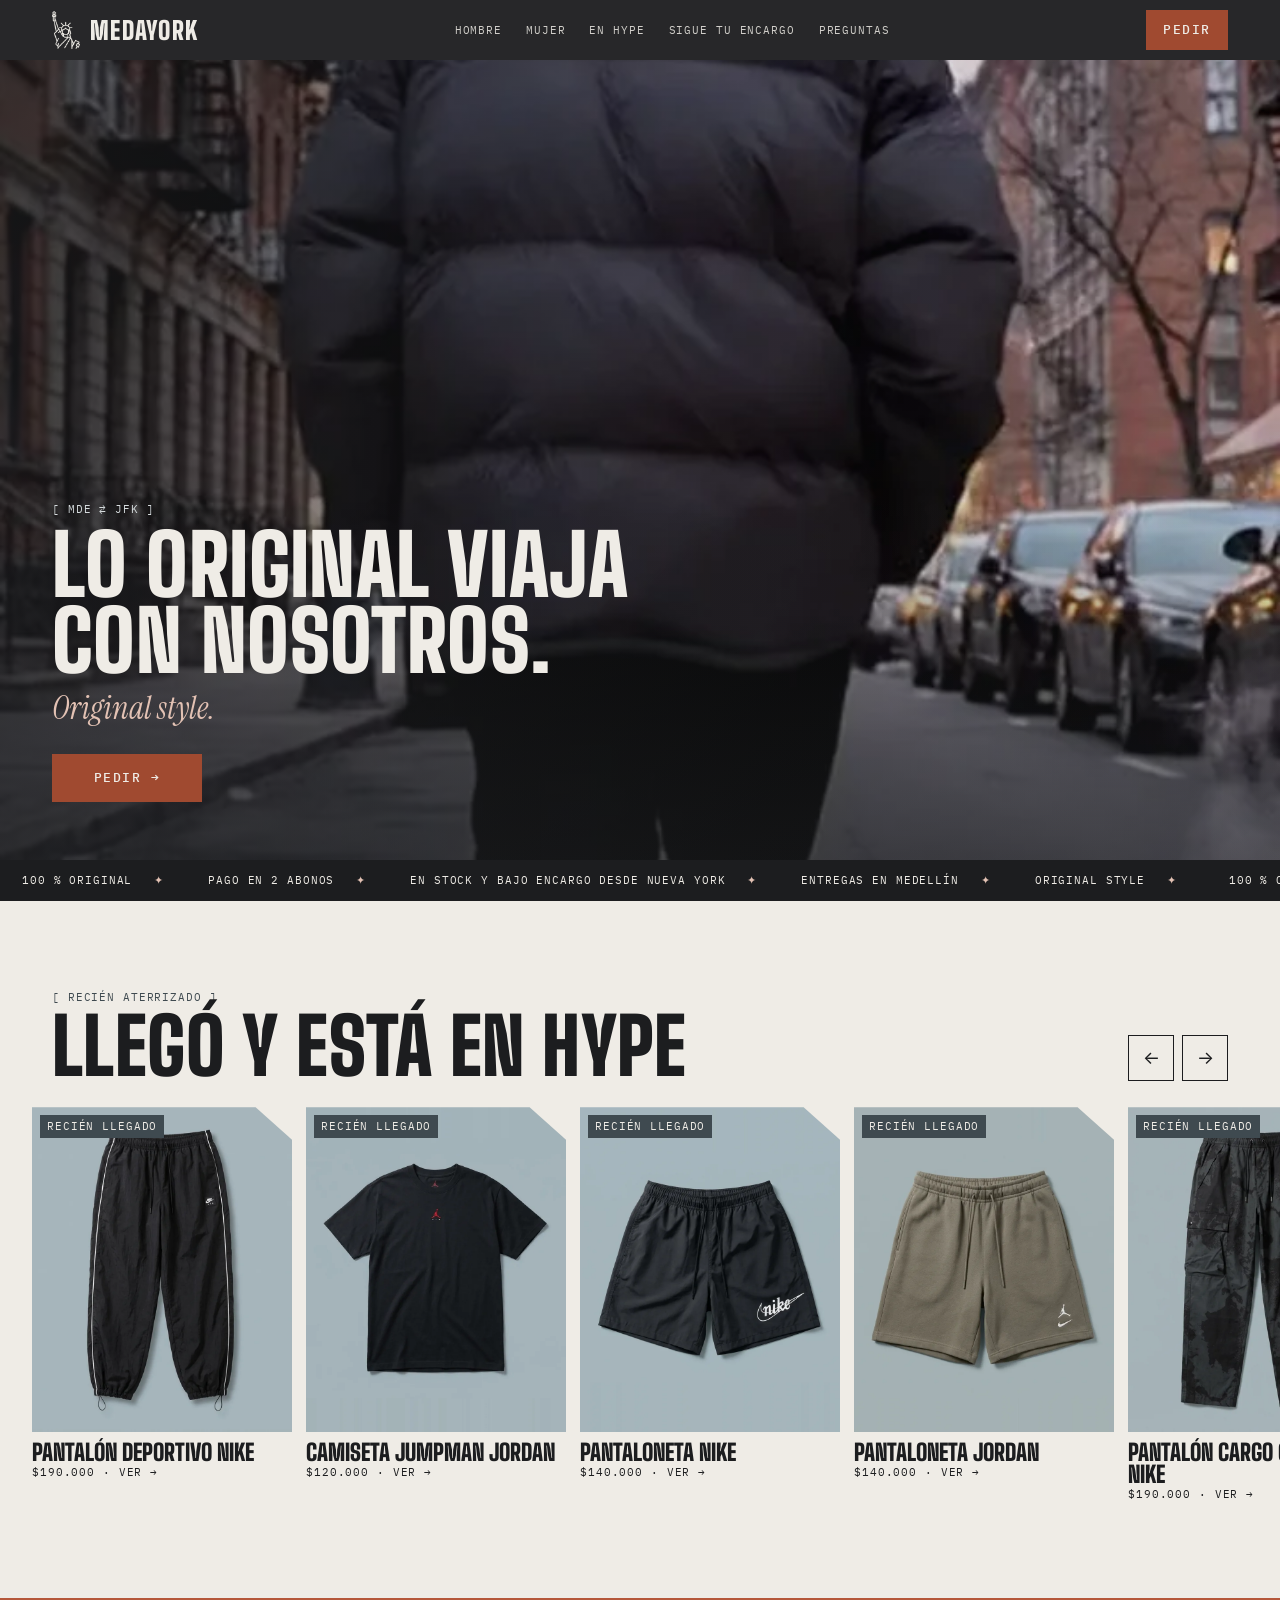
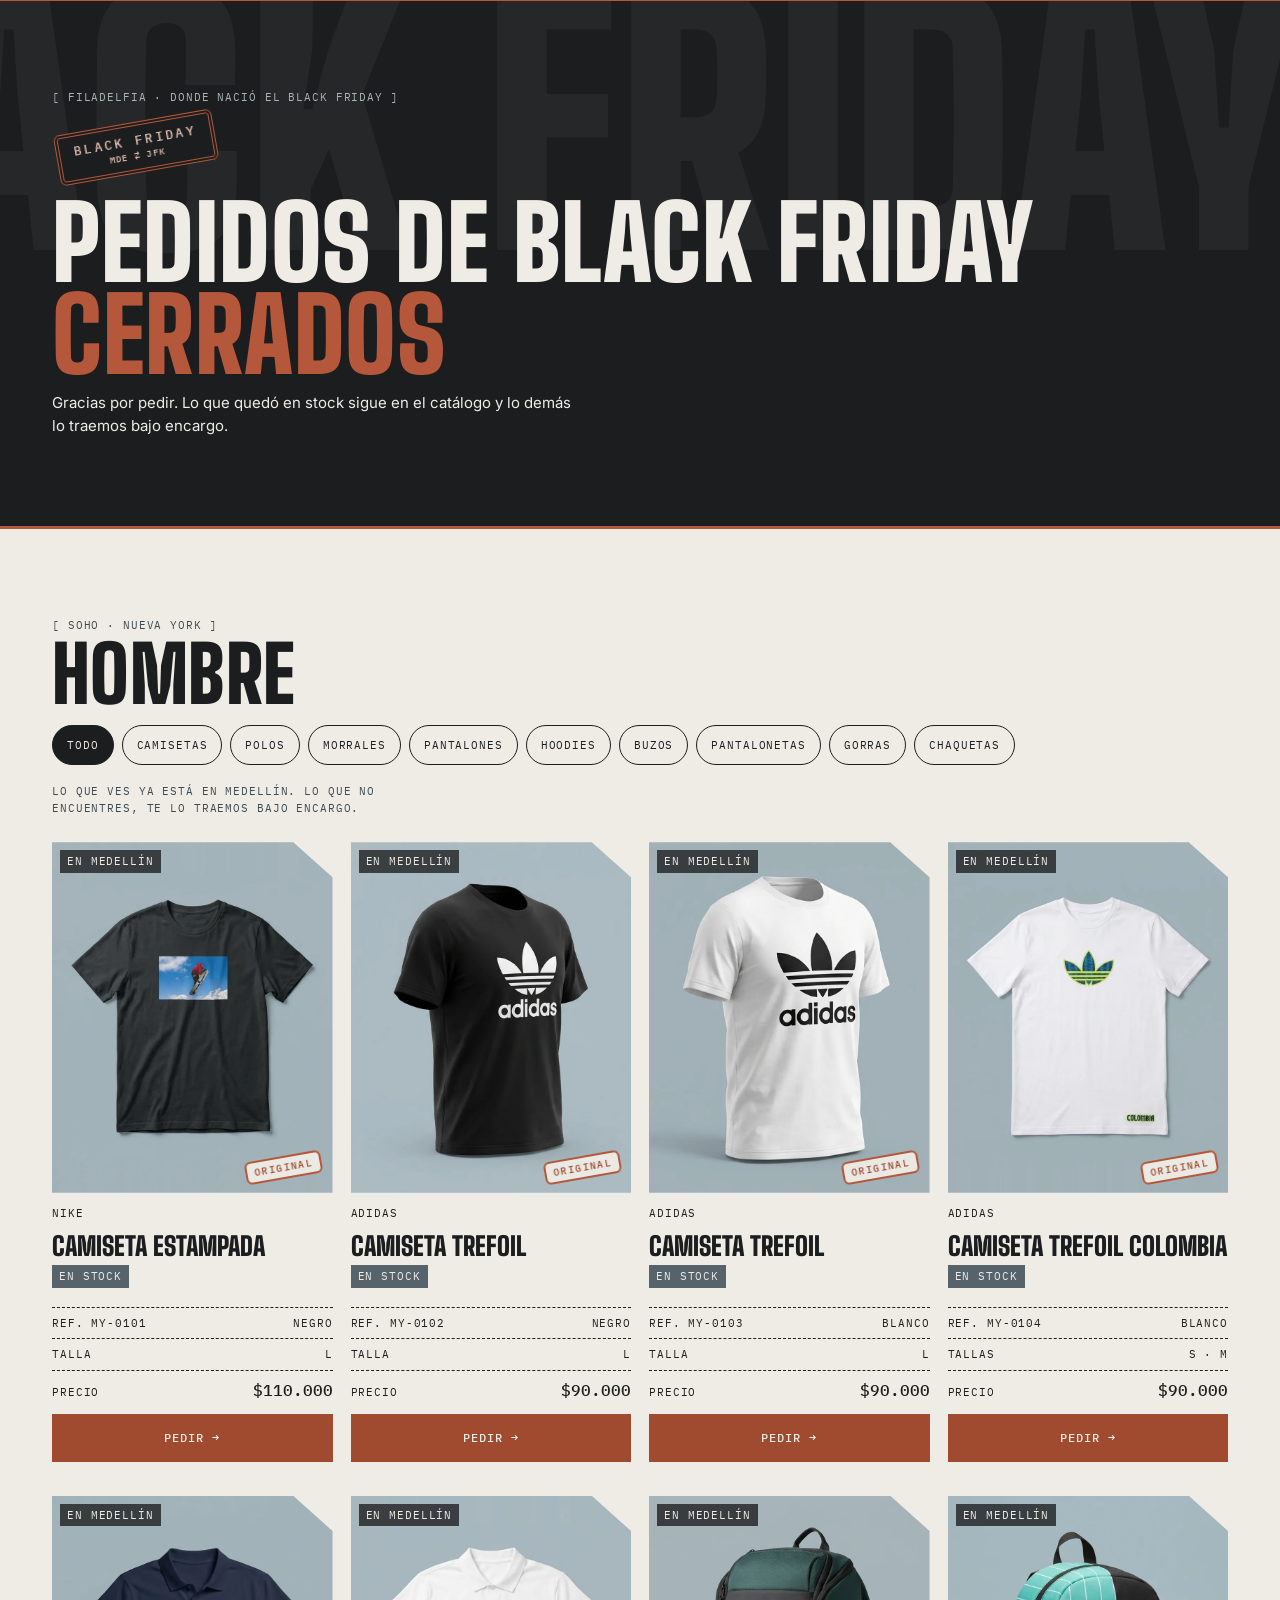
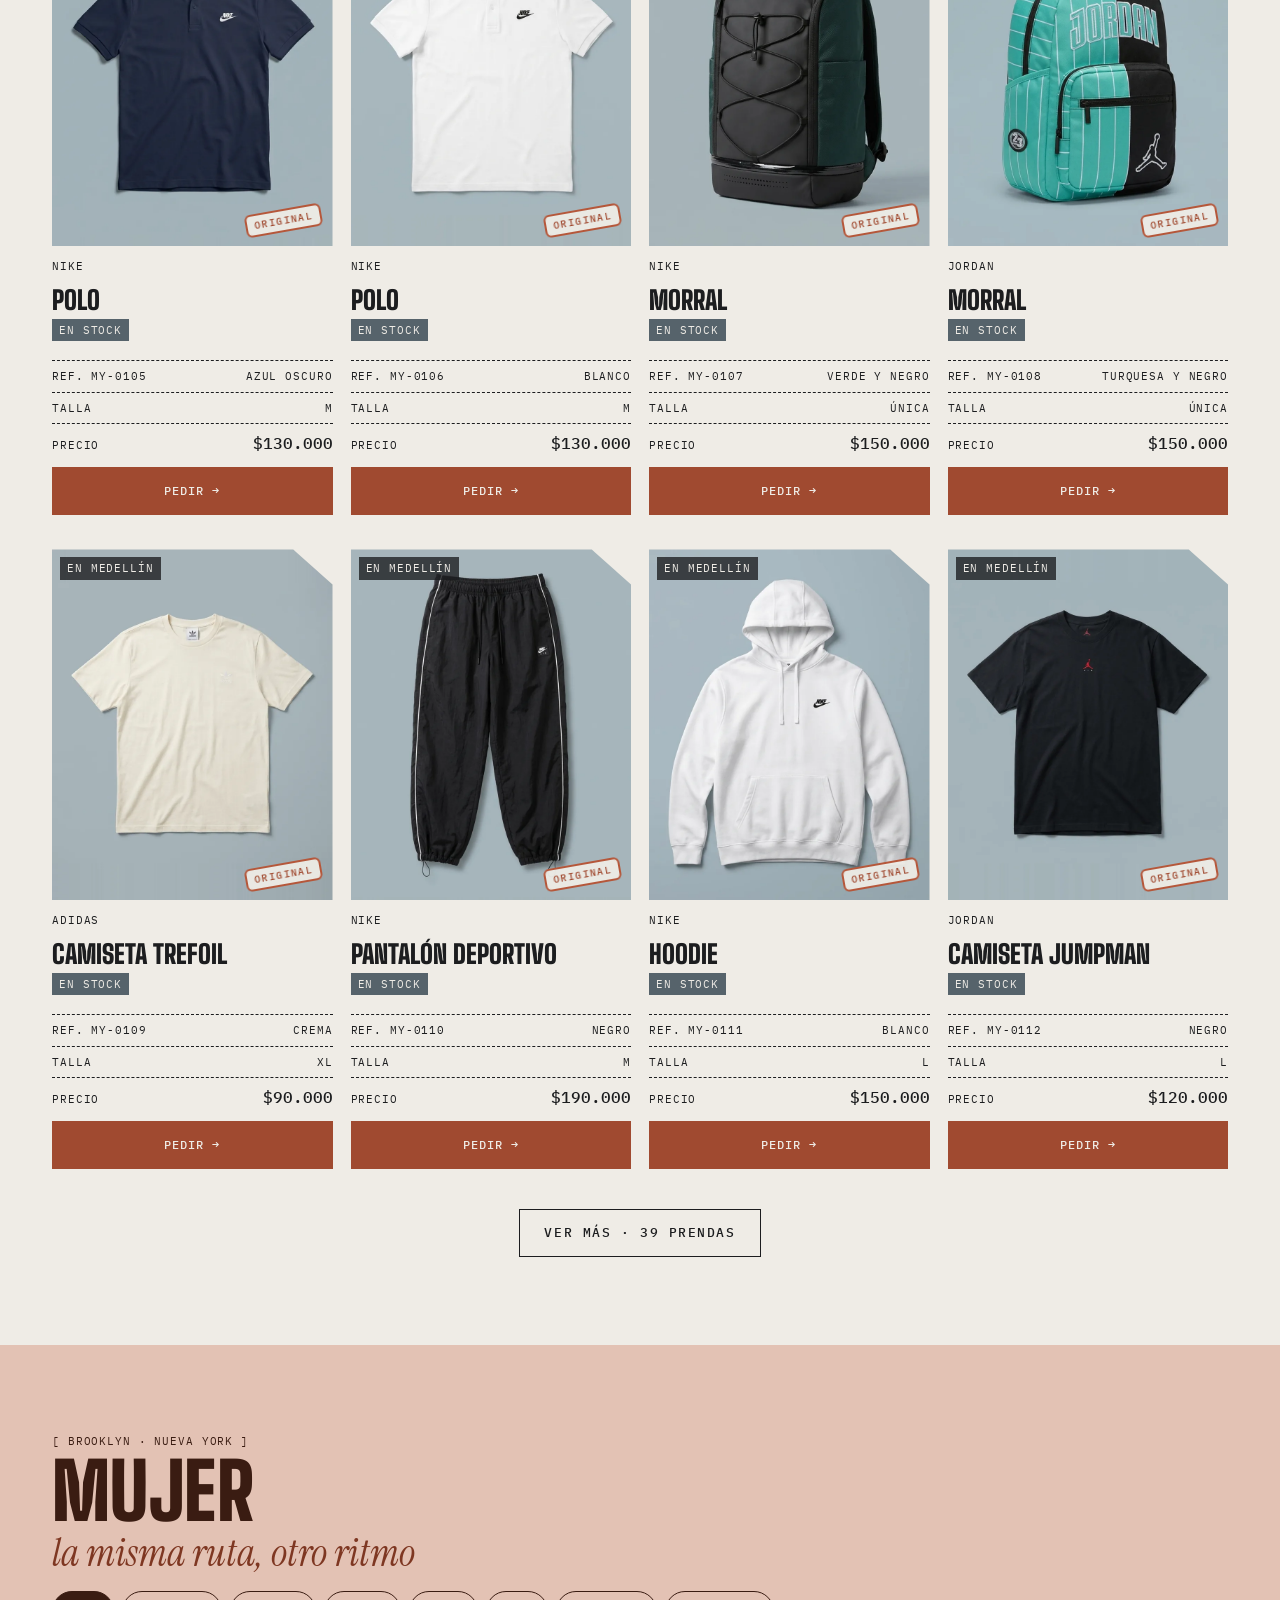
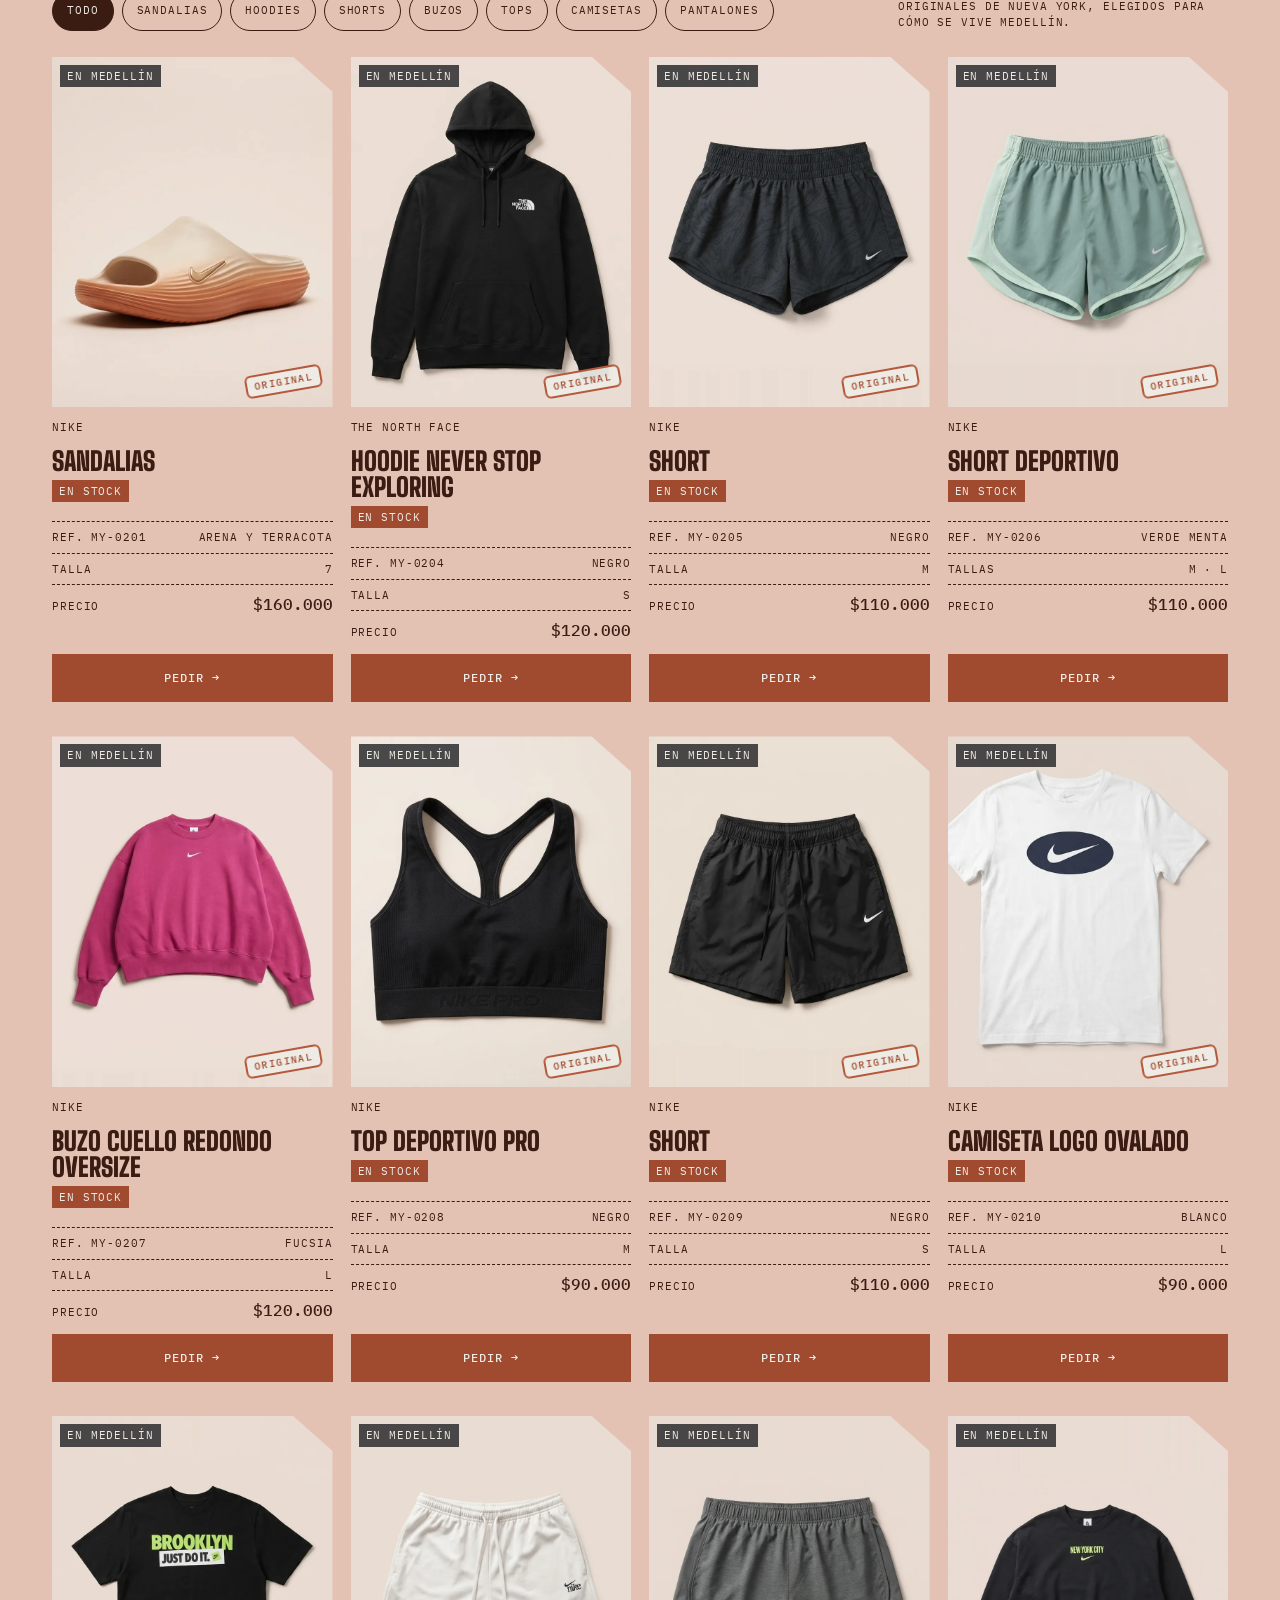
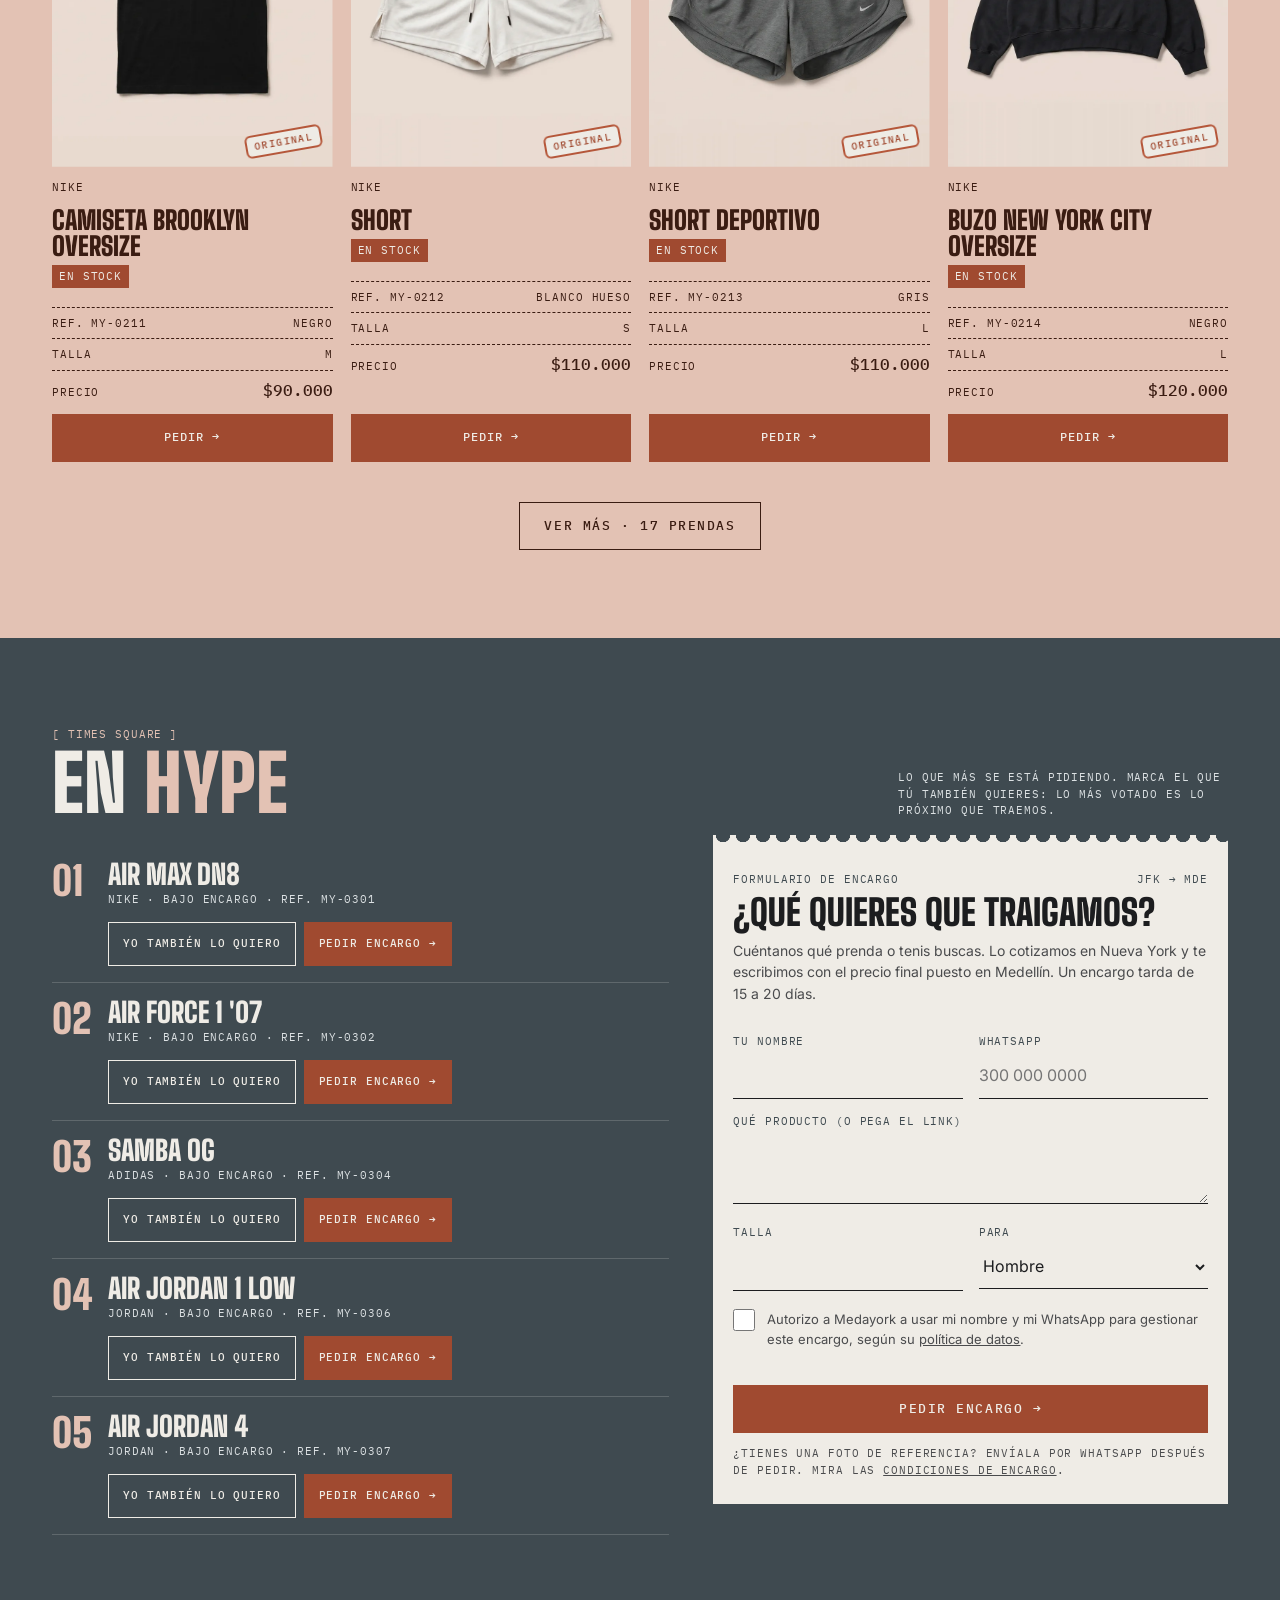
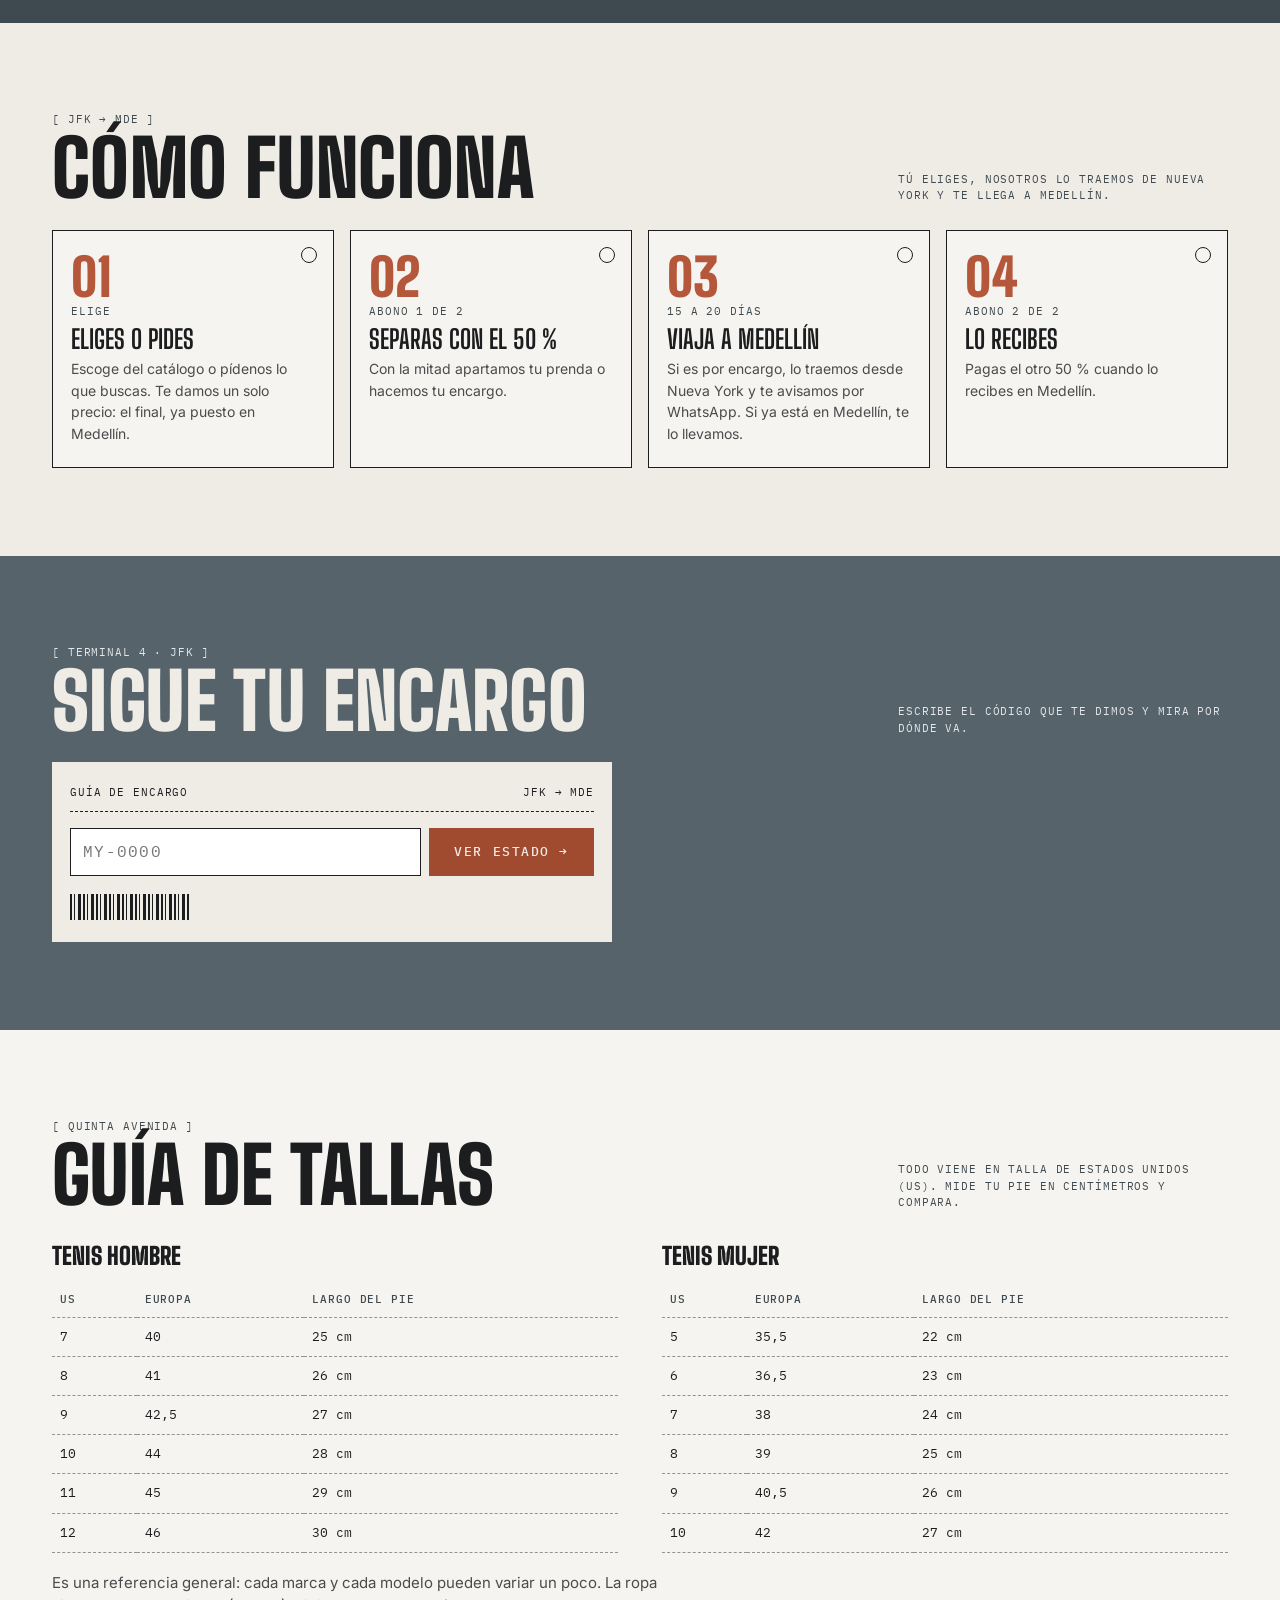
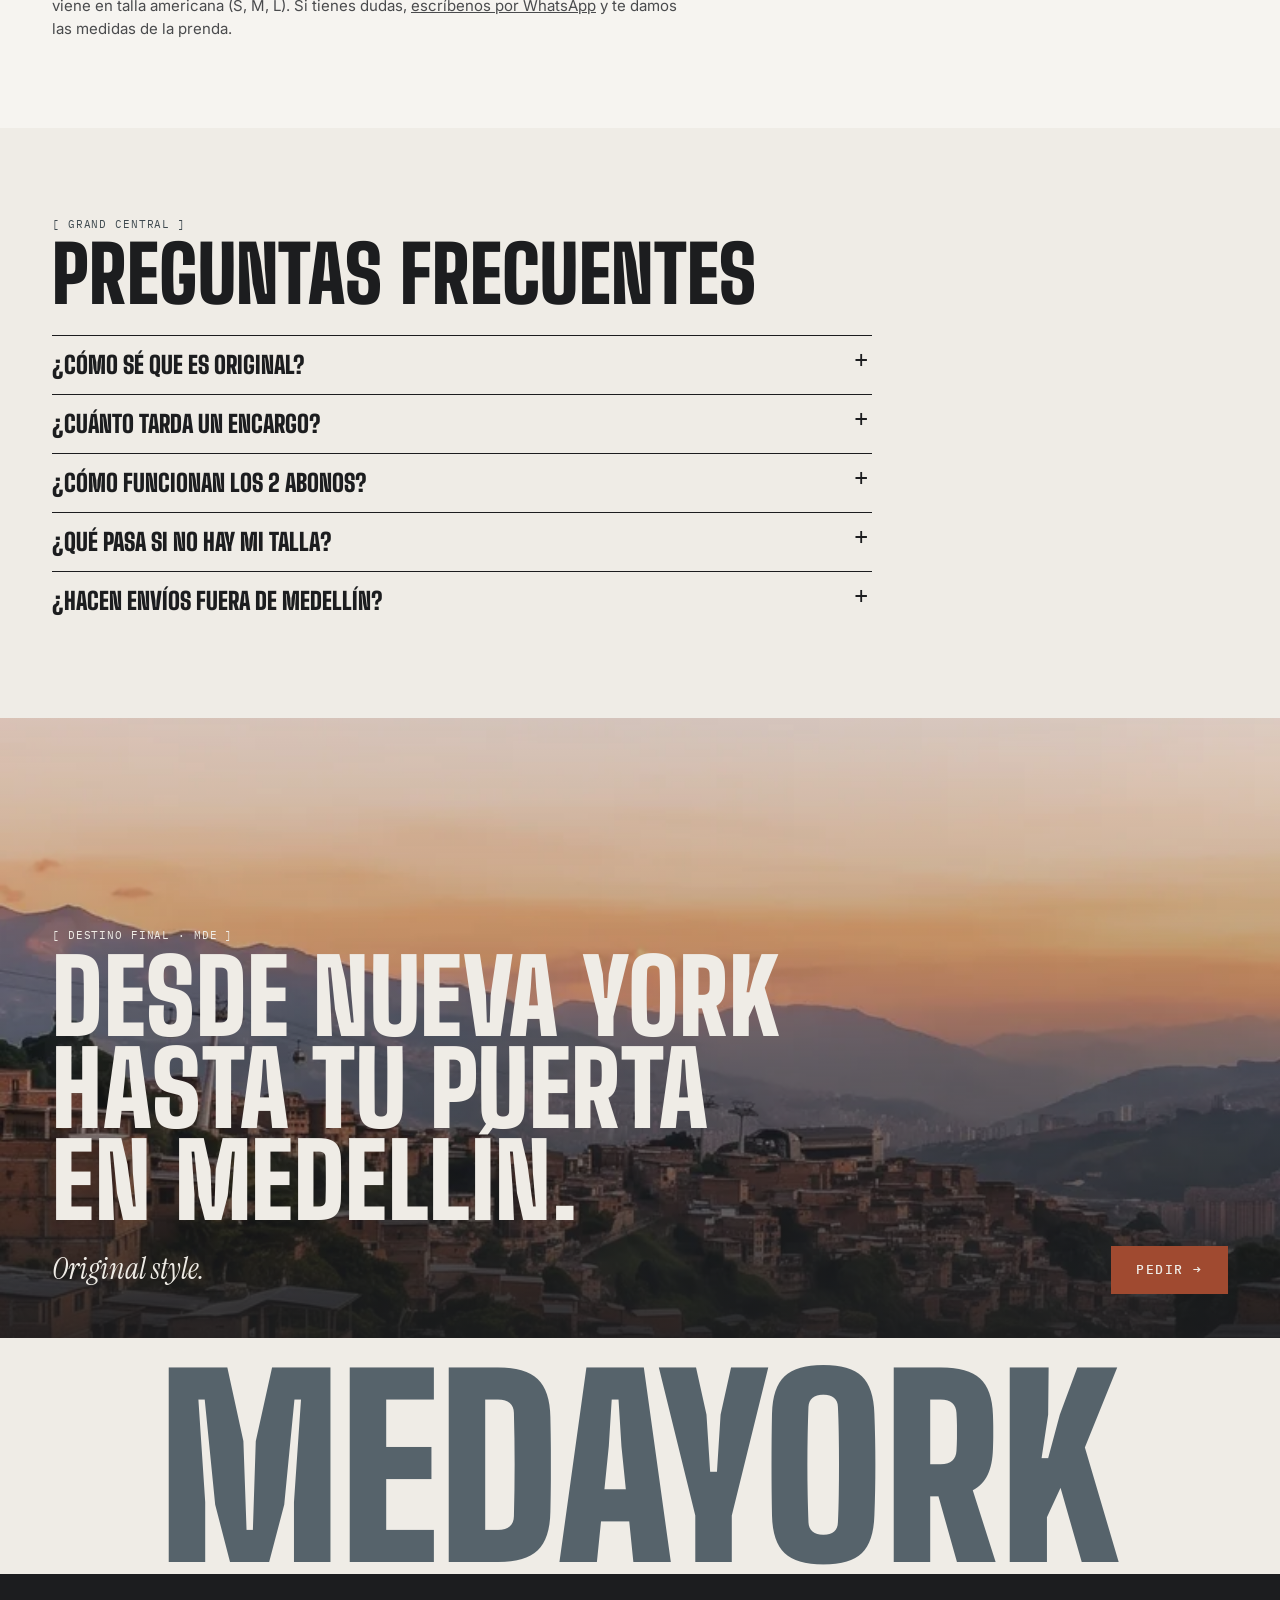
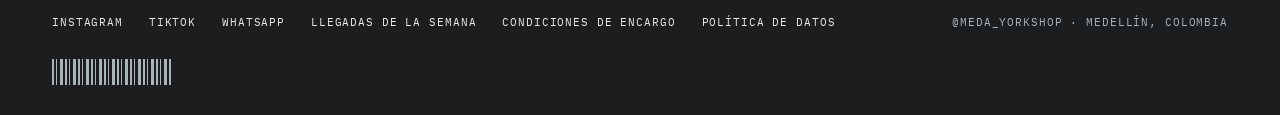
==== commit 5c894b2b: "Add files via upload" ====
--- a/index.html
+++ b/index.html
@@ -25,7 +25,7 @@
 <!-- Las letras cargan sin frenar la primera pantalla (media="print" y luego se activan) -->
 <link href="https://fonts.googleapis.com/css2?family=Big+Shoulders+Display:wght@900&family=IBM+Plex+Mono:wght@400;500&family=Instrument+Serif:ital@1&family=Inter:wght@400;500&display=swap" rel="stylesheet" media="print" onload="this.media='all'">
 <noscript><link href="https://fonts.googleapis.com/css2?family=Big+Shoulders+Display:wght@900&family=IBM+Plex+Mono:wght@400;500&family=Instrument+Serif:ital@1&family=Inter:wght@400;500&display=swap" rel="stylesheet"></noscript>
-<link rel="stylesheet" href="css/estilos.css?v=20261116c">
+<link rel="stylesheet" href="css/estilos.css?v=20261117">
 <link rel="preload" as="image" href="img/portada-v.webp" media="(max-width:759px)">
 <link rel="preload" as="image" href="img/portada-h.webp" media="(min-width:760px)">
 <script type="application/ld+json">
@@ -35,7 +35,7 @@
 <body>
 <a class="salto mono" href="#catalogo">Ir al catálogo</a>
 
-<a class="cinta mono" id="cinta" href="#black-friday" hidden><b>Black Friday Medayork</b> · rebajas en stock de Medellín · entrega inmediata →</a>
+<a class="cinta mono" id="cinta" href="#black-friday" hidden><b>Black Friday Medayork</b> · rebajas en lo que ya está en Medellín →</a>
 
 <nav class="nav" aria-label="Principal"><div class="wrap">
   <a class="logo" href="#portada" aria-label="Medayork, inicio"><img src="img/estatua-claro.png" alt="" width="89" height="120"><b>MEDAYORK</b></a>
@@ -52,7 +52,6 @@
   </picture>
   <video class="medio" id="video" muted loop playsinline preload="none" aria-hidden="true" hidden></video>
   <div class="velo"></div>
-  <span class="sello anim in">Original</span>
   <div class="portada-in"><div class="wrap">
     <div class="mono" style="color:#D6DCDE">[ MDE ⇄ JFK ]</div>
     <h1 class="disp" id="frase">Lo original viaja con nosotros.</h1>
@@ -88,22 +87,23 @@
 <section class="bf" id="black-friday" hidden>
   <div class="fantasma" aria-hidden="true" data-t="Black Friday"></div>
   <div class="wrap">
-    <span class="sello bf anim">Black Friday<small>Medellín · entrega inmediata</small></span>
+    <div class="mono" style="color:var(--niebla);margin-bottom:16px">[ Filadelfia · donde nació el Black Friday ]</div>
+    <span class="sello bf anim">Black Friday<small>MDE ⇄ JFK</small></span>
     <div id="bf-abierto">
       <h2 class="disp">Black Friday <em>Medayork</em></h2>
       <div class="ser" style="font-size:26px;color:var(--arcilla)">Lo que ya está en Medellín, a precio de temporada.</div>
       <ol class="bf-pasos">
-        <li>Eliges entre lo que tenemos en stock en Medellín.</li>
-        <li>Nos escribes por WhatsApp y lo separas antes del cierre.</li>
-        <li>Te lo entregamos de inmediato en Medellín.</li>
+        <li>Elige lo que te gusta.</li>
+        <li>Escríbenos por WhatsApp.</li>
+        <li>Te llevamos tu pedido.</li>
       </ol>
       <div class="mono" style="color:var(--arcilla)">Cierra el <span id="bf-fecha"></span> · faltan</div>
       <div class="cuenta mono" id="cuenta" role="timer" aria-live="off">
         <div><b id="c-d">–</b>días</div><div><b id="c-h">–</b>horas</div><div><b id="c-m">–</b>min</div><div><b id="c-s">–</b>seg</div>
       </div>
-      <div class="fila">
-        <a class="btn solid" href="#hombre">Ver Hombre →</a>
-        <a class="btn solid" href="#mujer">Ver Mujer →</a>
+      <div class="puertas">
+        <a class="puerta h" href="#hombre"><span class="mono">Ir a →</span><b>Hombre</b></a>
+        <a class="puerta m" href="#mujer"><span class="mono">Ir a →</span><b>Mujer</b></a>
       </div>
       <p class="mono nota">Unidades y tallas limitadas a lo que hay en stock.</p>
     </div>
@@ -118,11 +118,11 @@
   <div class="wrap">
     <div class="cab">
       <div>
-        <div class="mono">[ Sección 01 · Hudson ]</div>
+        <div class="mono">[ SoHo · Nueva York ]</div>
         <h2 class="disp">Hombre</h2>
         <div class="chips" data-filtros></div>
       </div>
-      <p class="lado mono">Lo que está en stock se entrega ya en Medellín. Lo demás lo traemos bajo encargo.</p>
+      <p class="lado mono">Lo que ves ya está en Medellín. Lo que no encuentres, te lo traemos bajo encargo.</p>
     </div>
     <div class="rejilla" data-rejilla></div>
   </div>
@@ -132,7 +132,7 @@
   <div class="wrap">
     <div class="cab">
       <div>
-        <div class="mono">[ Sección 02 · Arcilla ]</div>
+        <div class="mono">[ Brooklyn · Nueva York ]</div>
         <h2 class="disp">Mujer <span class="ser">la misma ruta, otro ritmo</span></h2>
         <div class="chips" data-filtros></div>
       </div>
@@ -146,7 +146,7 @@
   <div class="wrap">
     <div class="cab">
       <div>
-        <div class="mono" style="color:var(--arcilla)">[ Sección 03 · Radar ]</div>
+        <div class="mono" style="color:var(--arcilla)">[ Times Square ]</div>
         <h2 class="disp">En <em>hype</em></h2>
       </div>
       <p class="lado mono">Lo que más se está pidiendo. Marca el que tú también quieres: lo más votado es lo próximo que traemos.</p>
@@ -192,7 +192,7 @@
   <div class="wrap">
     <div class="cab">
       <div>
-        <div class="mono" style="color:var(--hudson-d)">[ Sección 04 · La ruta ]</div>
+        <div class="mono" style="color:var(--hudson-d)">[ JFK → MDE ]</div>
         <h2 class="disp">Cómo funciona</h2>
       </div>
       <p class="lado mono" style="color:var(--hudson-d)">Tú eliges, nosotros lo traemos de Nueva York y te llega a Medellín.</p>
@@ -200,7 +200,7 @@
     <div class="pasos">
       <div class="paso sube"><div class="k">01</div><div class="mono">Elige</div><h3>Eliges o pides</h3><p>Escoge del catálogo o pídenos lo que buscas. Te damos un solo precio: el final, ya puesto en Medellín.</p></div>
       <div class="paso sube"><div class="k">02</div><div class="mono">Abono 1 de 2</div><h3>Separas con el 50 %</h3><p>Con la mitad apartamos tu prenda o hacemos tu encargo.</p></div>
-      <div class="paso sube"><div class="k">03</div><div class="mono">15 a 20 días</div><h3>Viaja a Medellín</h3><p>Si es por encargo, lo traemos desde Nueva York y te avisamos por WhatsApp. Si está en stock, se entrega de inmediato.</p></div>
+      <div class="paso sube"><div class="k">03</div><div class="mono">15 a 20 días</div><h3>Viaja a Medellín</h3><p>Si es por encargo, lo traemos desde Nueva York y te avisamos por WhatsApp. Si ya está en Medellín, te lo llevamos.</p></div>
       <div class="paso sube"><div class="k">04</div><div class="mono">Abono 2 de 2</div><h3>Lo recibes</h3><p>Pagas el otro 50 % cuando lo recibes en Medellín.</p></div>
     </div>
   </div>
@@ -210,7 +210,7 @@
   <div class="wrap">
     <div class="cab">
       <div>
-        <div class="mono" style="color:#E3E7E9">[ Sección 05 · Guía ]</div>
+        <div class="mono" style="color:#E3E7E9">[ Terminal 4 · JFK ]</div>
         <h2 class="disp">Sigue tu encargo</h2>
       </div>
       <p class="lado mono">Escribe el código que te dimos y mira por dónde va.</p>
@@ -231,7 +231,7 @@
   <div class="wrap">
     <div class="cab">
       <div>
-        <div class="mono" style="color:var(--hudson-d)">[ Sección 06 · Medidas ]</div>
+        <div class="mono" style="color:var(--hudson-d)">[ Quinta Avenida ]</div>
         <h2 class="disp">Guía de tallas</h2>
       </div>
       <p class="lado mono" style="color:var(--hudson-d)">Todo viene en talla de Estados Unidos (US). Mide tu pie en centímetros y compara.</p>
@@ -255,7 +255,7 @@
 <section class="faq" id="preguntas">
   <div class="wrap">
     <div class="cab"><div>
-      <div class="mono" style="color:var(--hudson-d)">[ Sección 07 · Dudas ]</div>
+      <div class="mono" style="color:var(--hudson-d)">[ Grand Central ]</div>
       <h2 class="disp">Preguntas frecuentes</h2>
     </div></div>
     <details><summary>¿Cómo sé que es original?</summary><p>Todo lo que vendemos lo compramos nosotros mismos en Nueva York y lo traemos a Medellín. No manejamos réplicas ni "triple A". Si quieres, antes de pagar te mostramos la prenda en detalle por WhatsApp: etiquetas, costuras y empaque.</p></details>
@@ -263,7 +263,7 @@
     <details><summary>¿Cómo funcionan los 2 abonos?</summary><p>Pagas el 50 % para separar tu prenda o hacer tu encargo, y el otro 50 % cuando la recibes. Todo se coordina por WhatsApp.</p></details>
     <details><summary>¿Qué pasa si no hay mi talla?</summary><p>Si no está en stock, la buscamos en Nueva York y te la traemos por encargo: tarda de 15 a 20 días y la separas con el 50 %. Si no la conseguimos, te avisamos antes de recibir cualquier pago.</p></details>
     <details><summary>¿Hacen envíos fuera de Medellín?</summary><p>Por ahora solo entregamos en Medellín.</p></details>
-    <details id="faq-bf" hidden><summary>¿Cómo funciona el Black Friday?</summary><p>Son rebajas sobre lo que ya tenemos en stock en Medellín, con entrega inmediata. Va hasta la fecha de cierre o hasta que se agoten las unidades.</p></details>
+    <details id="faq-bf" hidden><summary>¿Cómo funciona el Black Friday?</summary><p>Son rebajas sobre lo que ya tenemos en stock en Medellín. Va hasta la fecha de cierre o hasta que se agoten las unidades.</p></details>
   </div>
 </section>
 
@@ -313,9 +313,9 @@
 <div class="barra fuera" id="barra"><a class="btn solid" data-wa="barra" href="https://wa.me/573226759950">Pedir por WhatsApp →</a></div>
 
 <!-- Orden obligatorio: conexión → respaldo → datos compartidos → página -->
-<script src="datos/conexion.js?v=20261116c" defer></script>
-<script src="datos/respaldo.js?v=20261116c" defer></script>
-<script src="js/datos.js?v=20261116c" defer></script>
-<script src="js/app.js?v=20261116c" defer></script>
+<script src="datos/conexion.js?v=20261117" defer></script>
+<script src="datos/respaldo.js?v=20261117" defer></script>
+<script src="js/datos.js?v=20261117" defer></script>
+<script src="js/app.js?v=20261117" defer></script>
 </body>
 </html>
--- a/css/estilos.css
+++ b/css/estilos.css
@@ -132,6 +132,14 @@
 .cuenta b{display:block;font-family:var(--disp);font-weight:900;font-size:38px;line-height:1}
 .bf .fila{display:flex;gap:10px;flex-wrap:wrap;margin-top:22px}
 .bf .nota{color:var(--niebla);margin-top:14px}
+/* Las dos "puertas" grandes del Black Friday: Hombre (ladrillo) y Mujer (arcilla) */
+.puertas{display:grid;grid-template-columns:1fr 1fr;gap:10px;margin-top:24px;max-width:640px}
+.puerta{position:relative;display:flex;flex-direction:column;justify-content:flex-end;min-height:108px;padding:14px 16px;clip-path:polygon(0 0,88% 0,100% 18%,100% 100%,0 100%);transition:transform .18s,filter .18s}
+.puerta.h{background:var(--ladrillo-btn);color:var(--hueso)}
+.puerta.m{background:var(--arcilla);color:var(--cafe)}
+.puerta .mono{font-size:12px;margin-bottom:4px}
+.puerta b{font-family:var(--disp);font-weight:900;text-transform:uppercase;font-size:clamp(34px,9vw,52px);line-height:.9}
+.puerta:hover{transform:translateY(-3px);filter:brightness(1.06)}
 
 /* catálogo */
 .hombre{background:var(--hueso)}
@@ -148,6 +156,7 @@
 .mujer .estado{background:var(--ladrillo-btn)}
 .dato{display:flex;justify-content:space-between;align-items:baseline;gap:8px;border-top:1px dashed currentColor;padding-top:7px;margin-top:7px;flex-wrap:wrap}
 .precio{font-family:var(--mono);font-weight:500;font-size:16px;letter-spacing:0;white-space:nowrap}
+.sinprecio{font-size:11px;font-weight:500;letter-spacing:.08em;text-transform:uppercase;white-space:normal;text-align:right}
 .antes{text-decoration:line-through;opacity:.7;margin-right:8px;font-size:12px}
 .card .btn{width:100%;margin-top:auto;padding:12px 8px;font-size:12px;letter-spacing:.08em}
 .card .pie{margin-top:12px;display:flex;flex-direction:column;flex:1}
@@ -263,6 +272,8 @@
 .card h3 a:hover,.rank h3 a:hover{text-decoration:underline}
 .card.agotado .foto img{filter:grayscale(.85);opacity:.6}
 .card.agotado .estado{background:var(--asfalto);color:var(--hueso)}
+.mas{grid-column:1/-1;text-align:center;padding-top:6px}
+.mas .btn{min-width:240px}
 .trampa{position:absolute;left:-9999px;width:1px;height:1px;overflow:hidden}
 /* Sin JavaScript: se esconden las partes que dependen de él (catálogo, formulario) y queda el aviso con WhatsApp */
 .no-js [data-seccion],.no-js .hype,.no-js .flechas,.no-js .seg .busca{display:none}
@@ -368,6 +379,6 @@
   .js .portada picture img,.ticker div{animation:none}
   .js .sello.anim,.js .in .sello.anim,.js .sello.anim.in{opacity:1;animation:none}
   .js .sube{opacity:1;transform:none;transition:none}
-  .btn,.barra{transition:none}
+  .btn,.barra,.puerta{transition:none}
   .celda.gira{animation:none}
 }
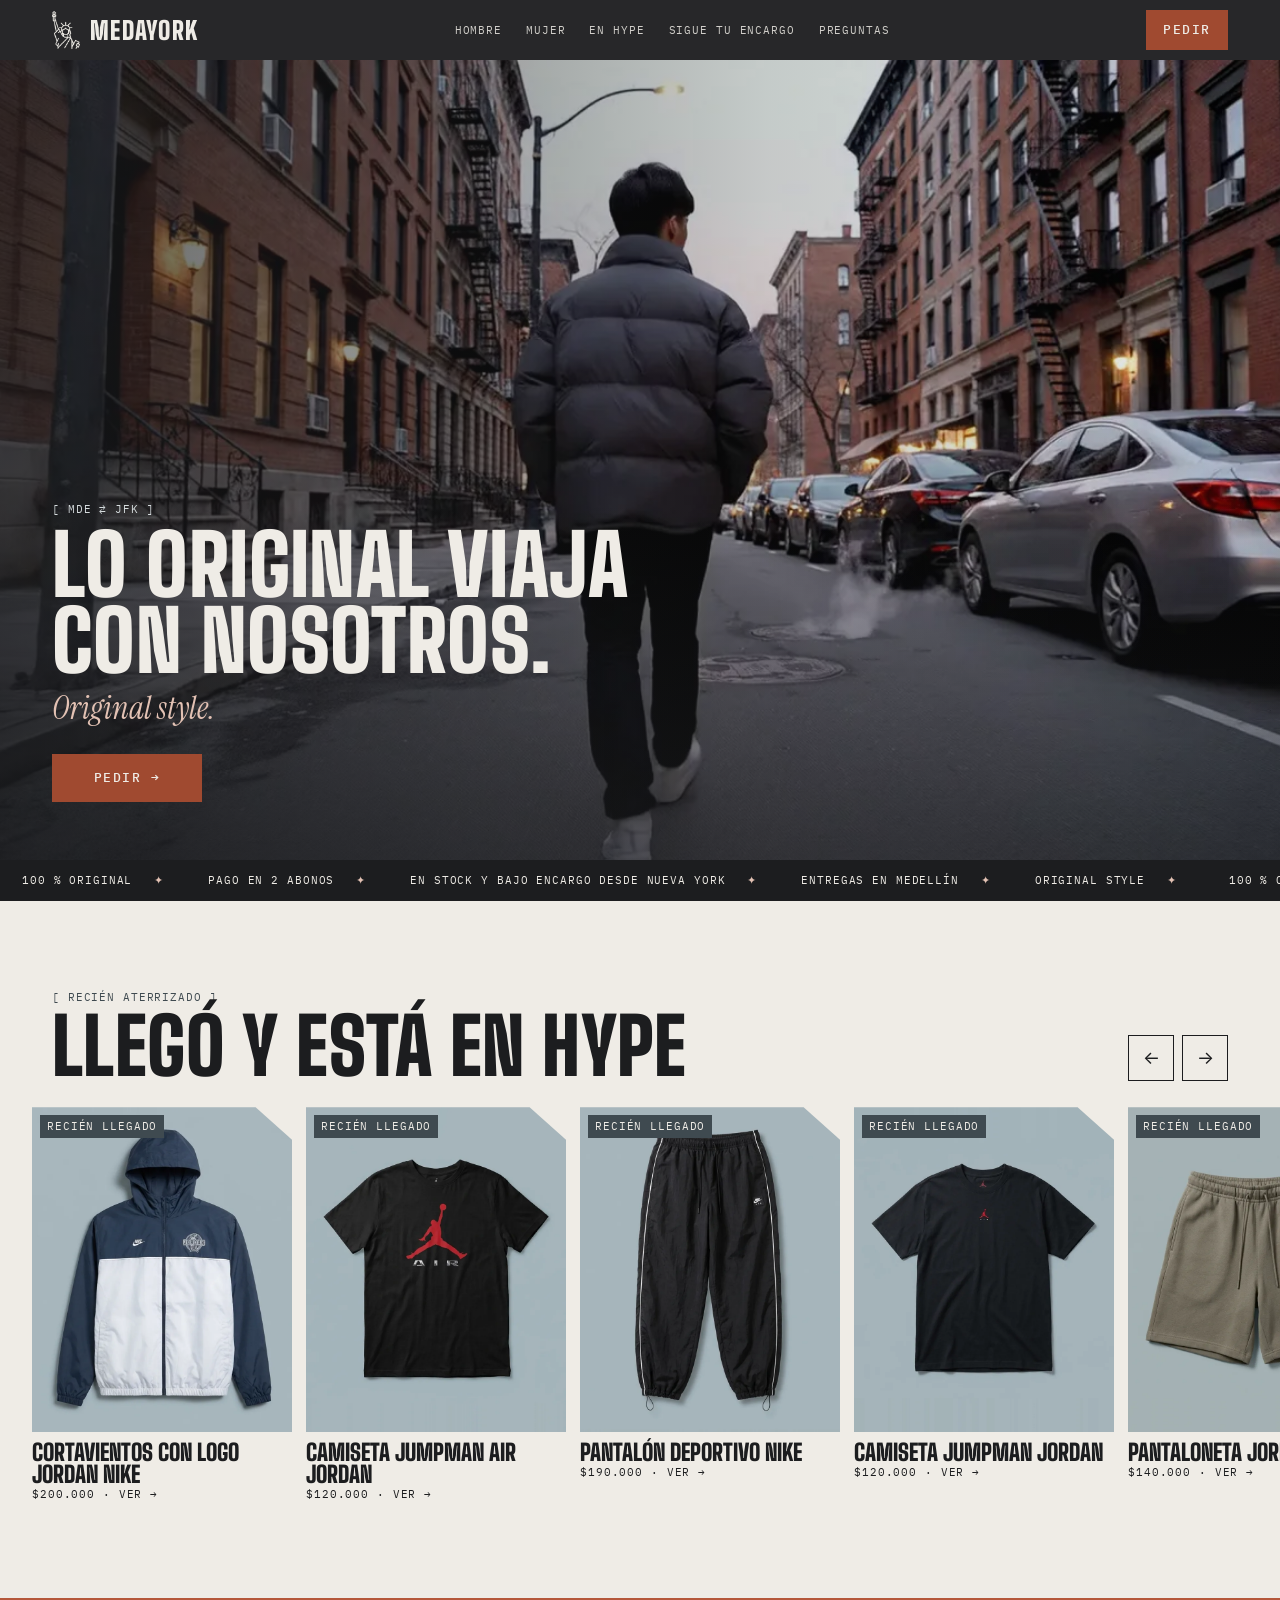
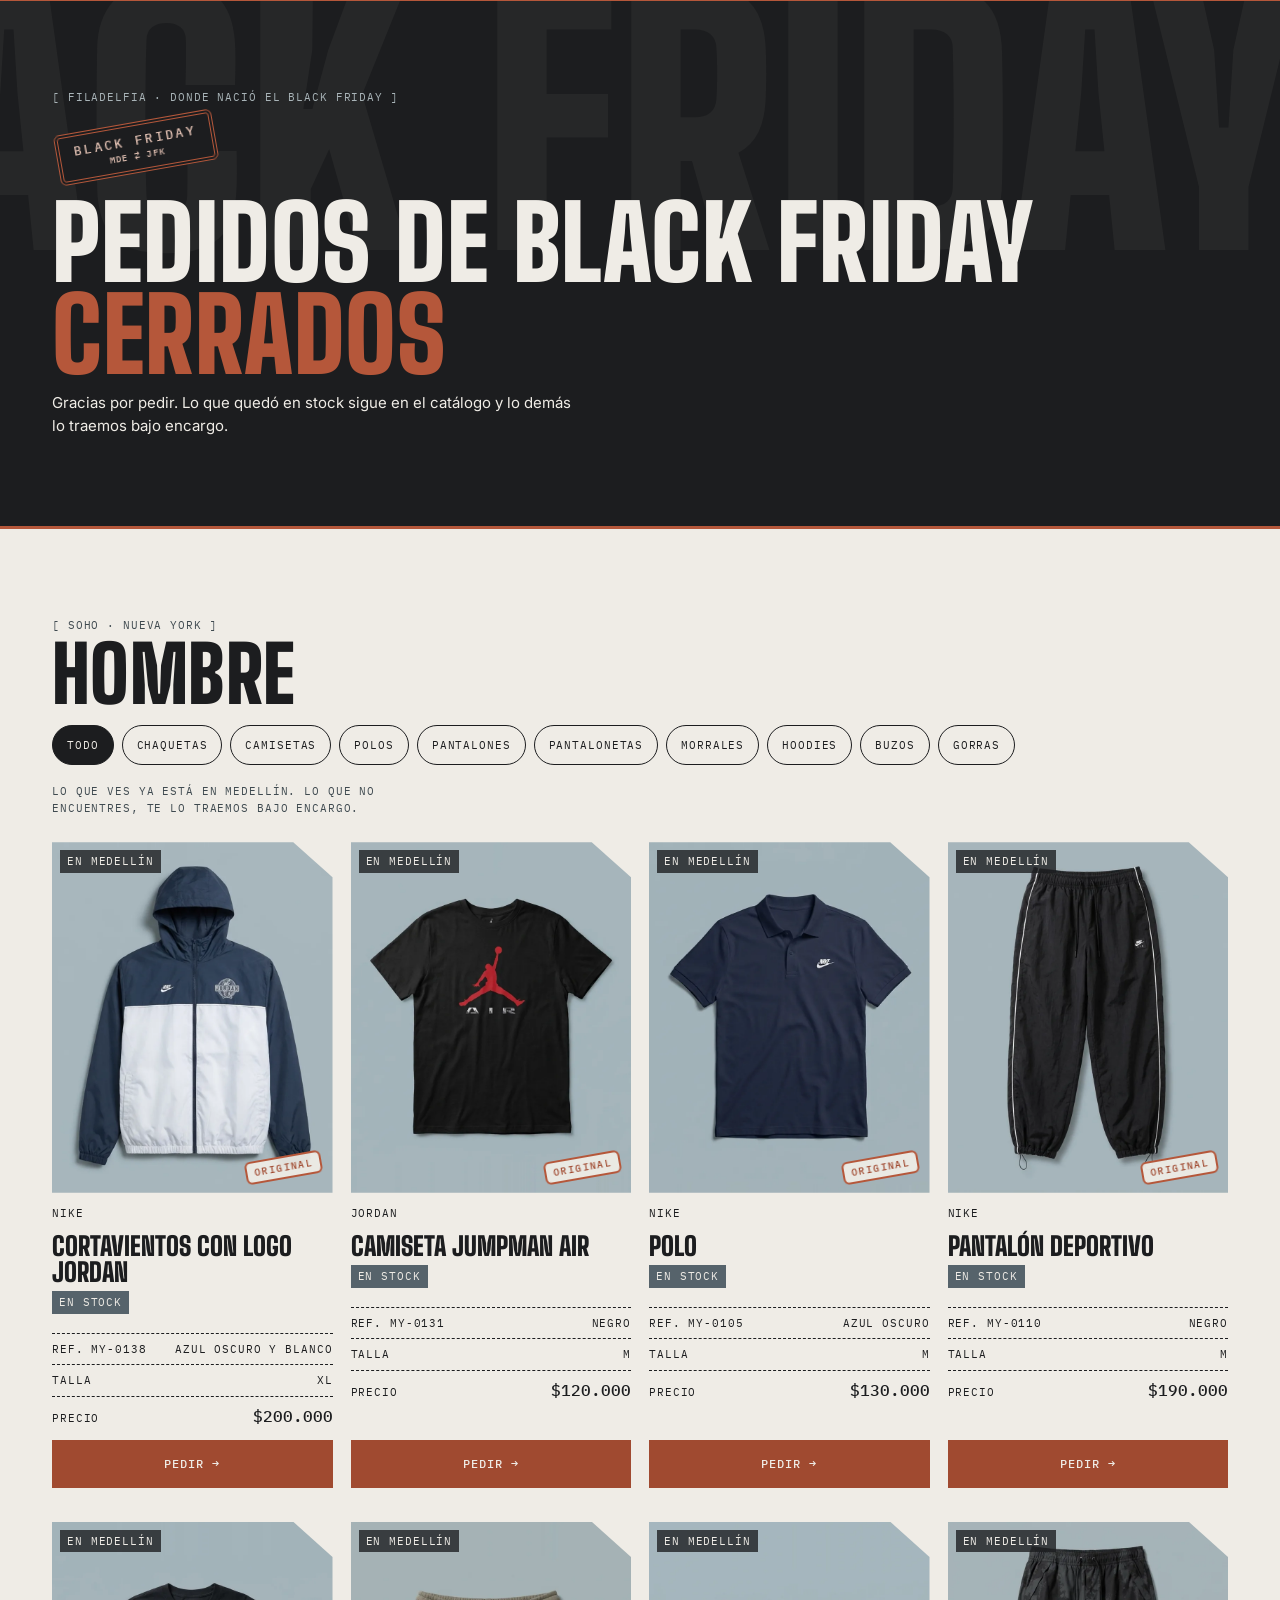
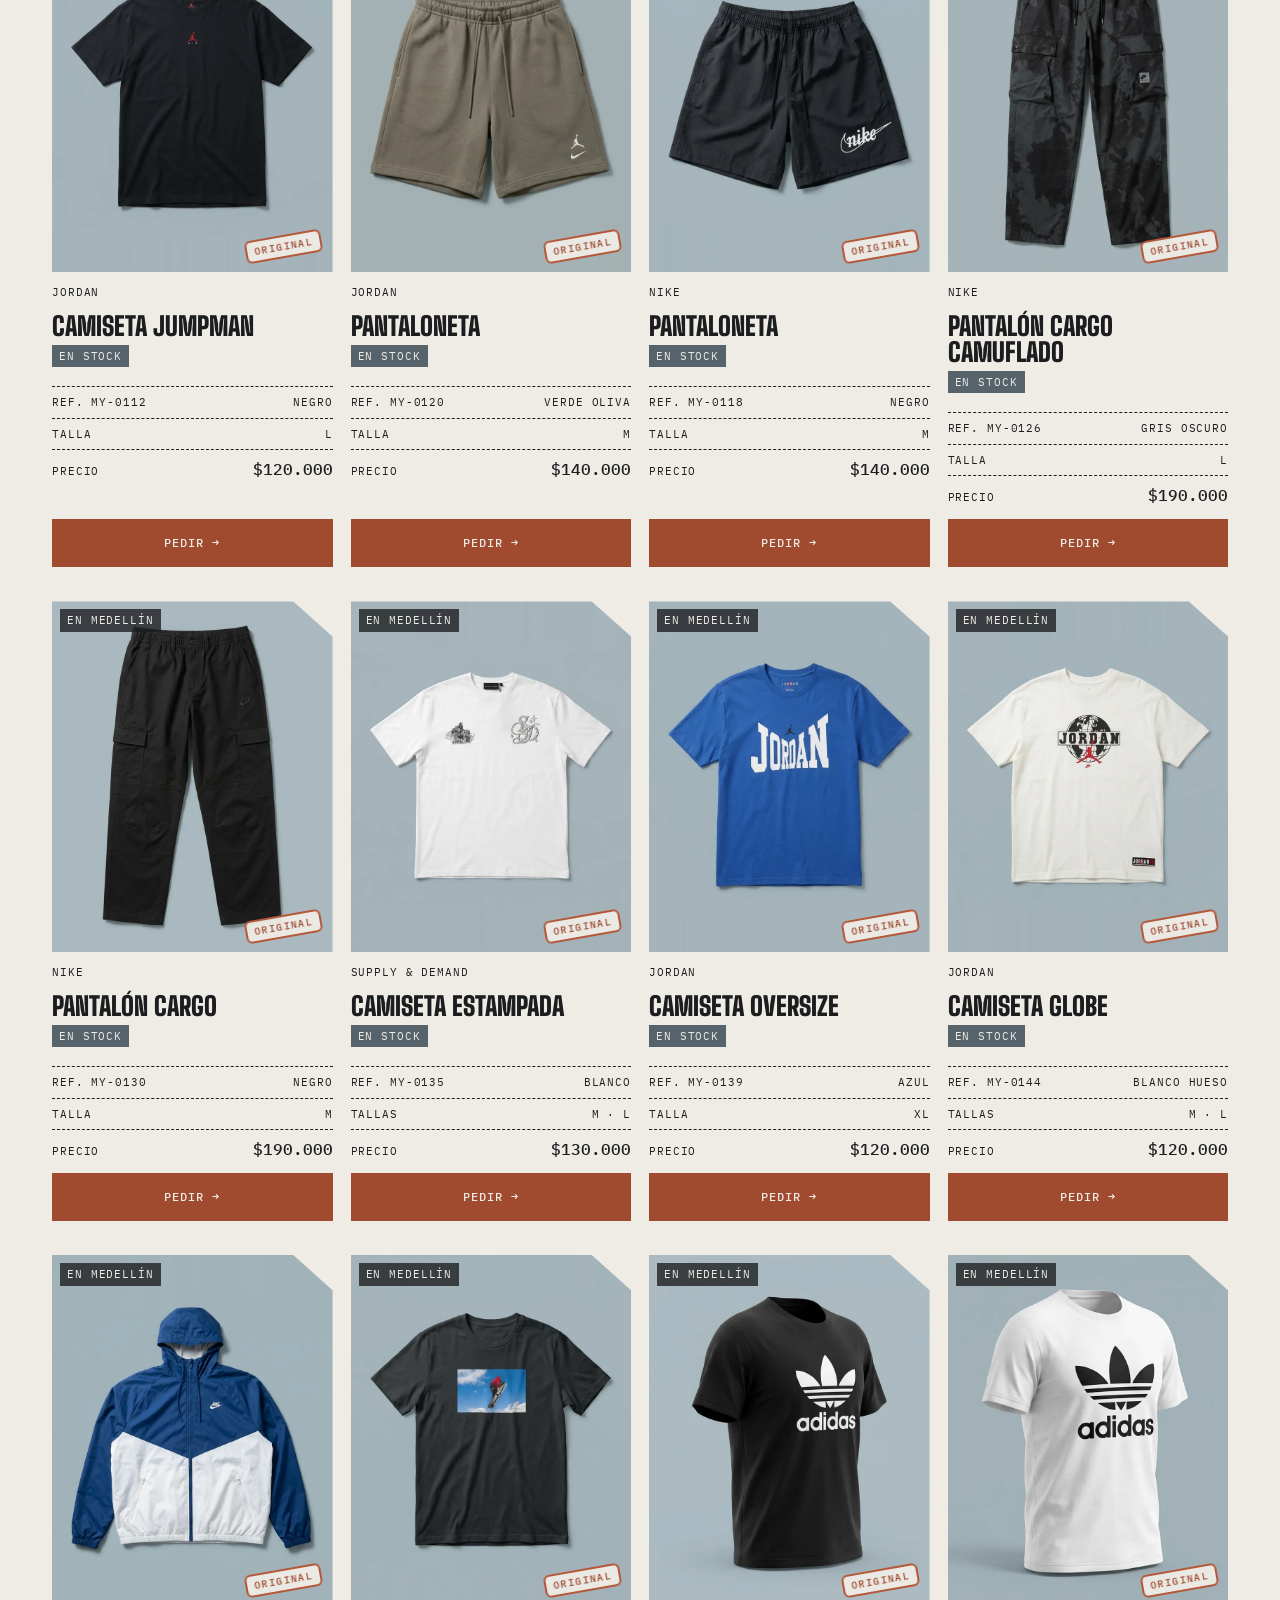
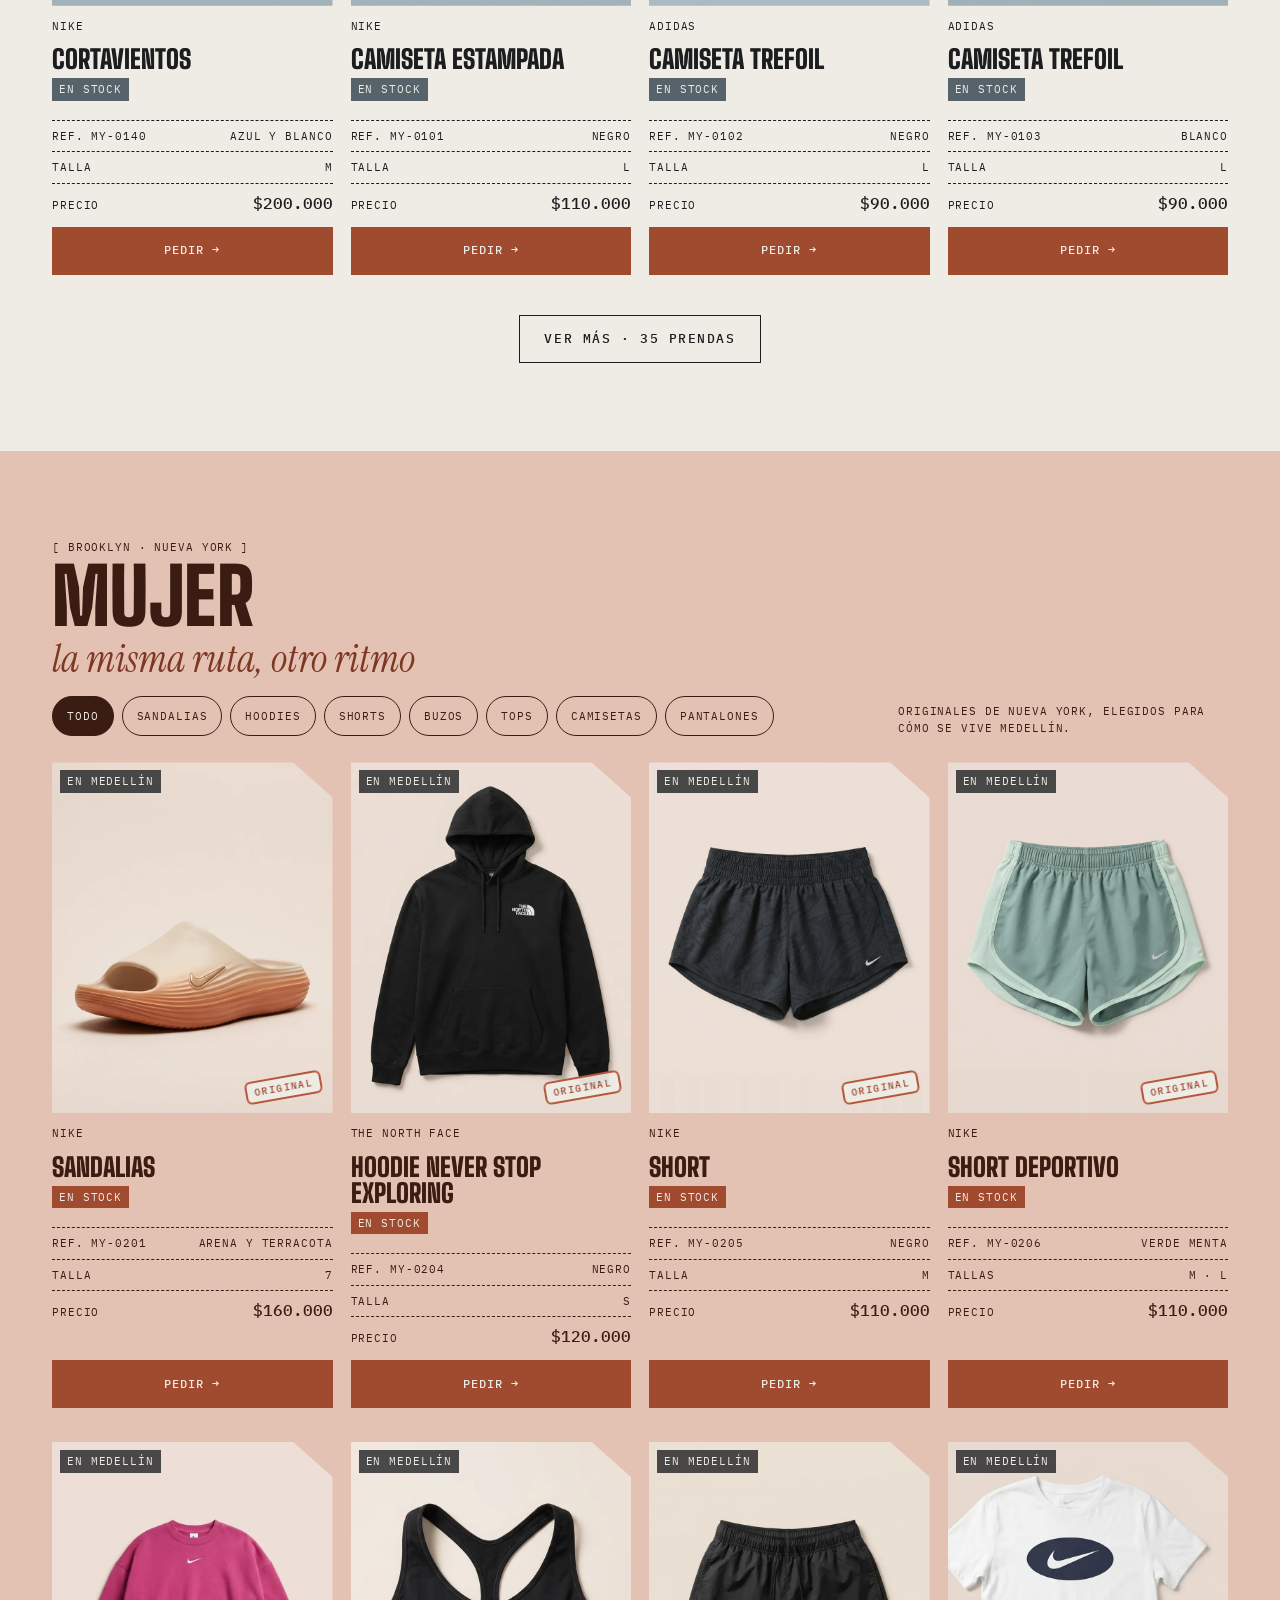
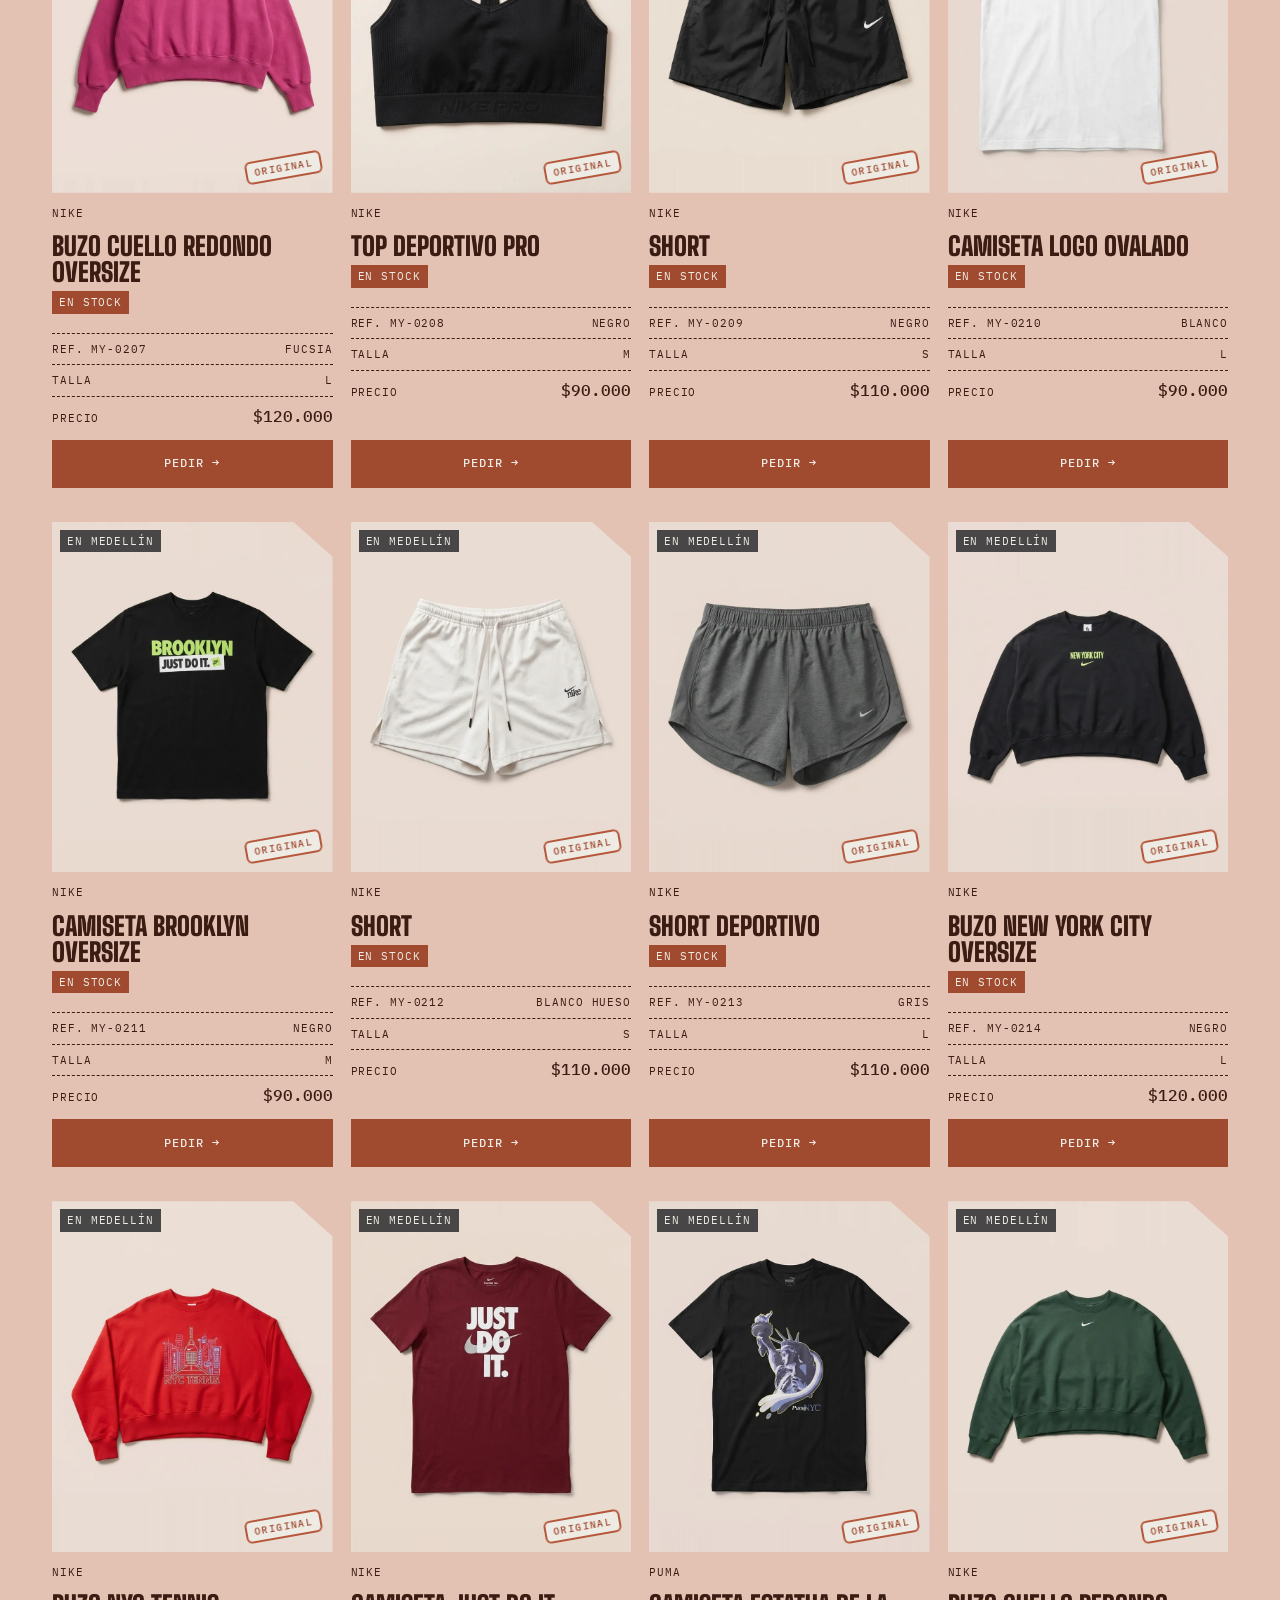
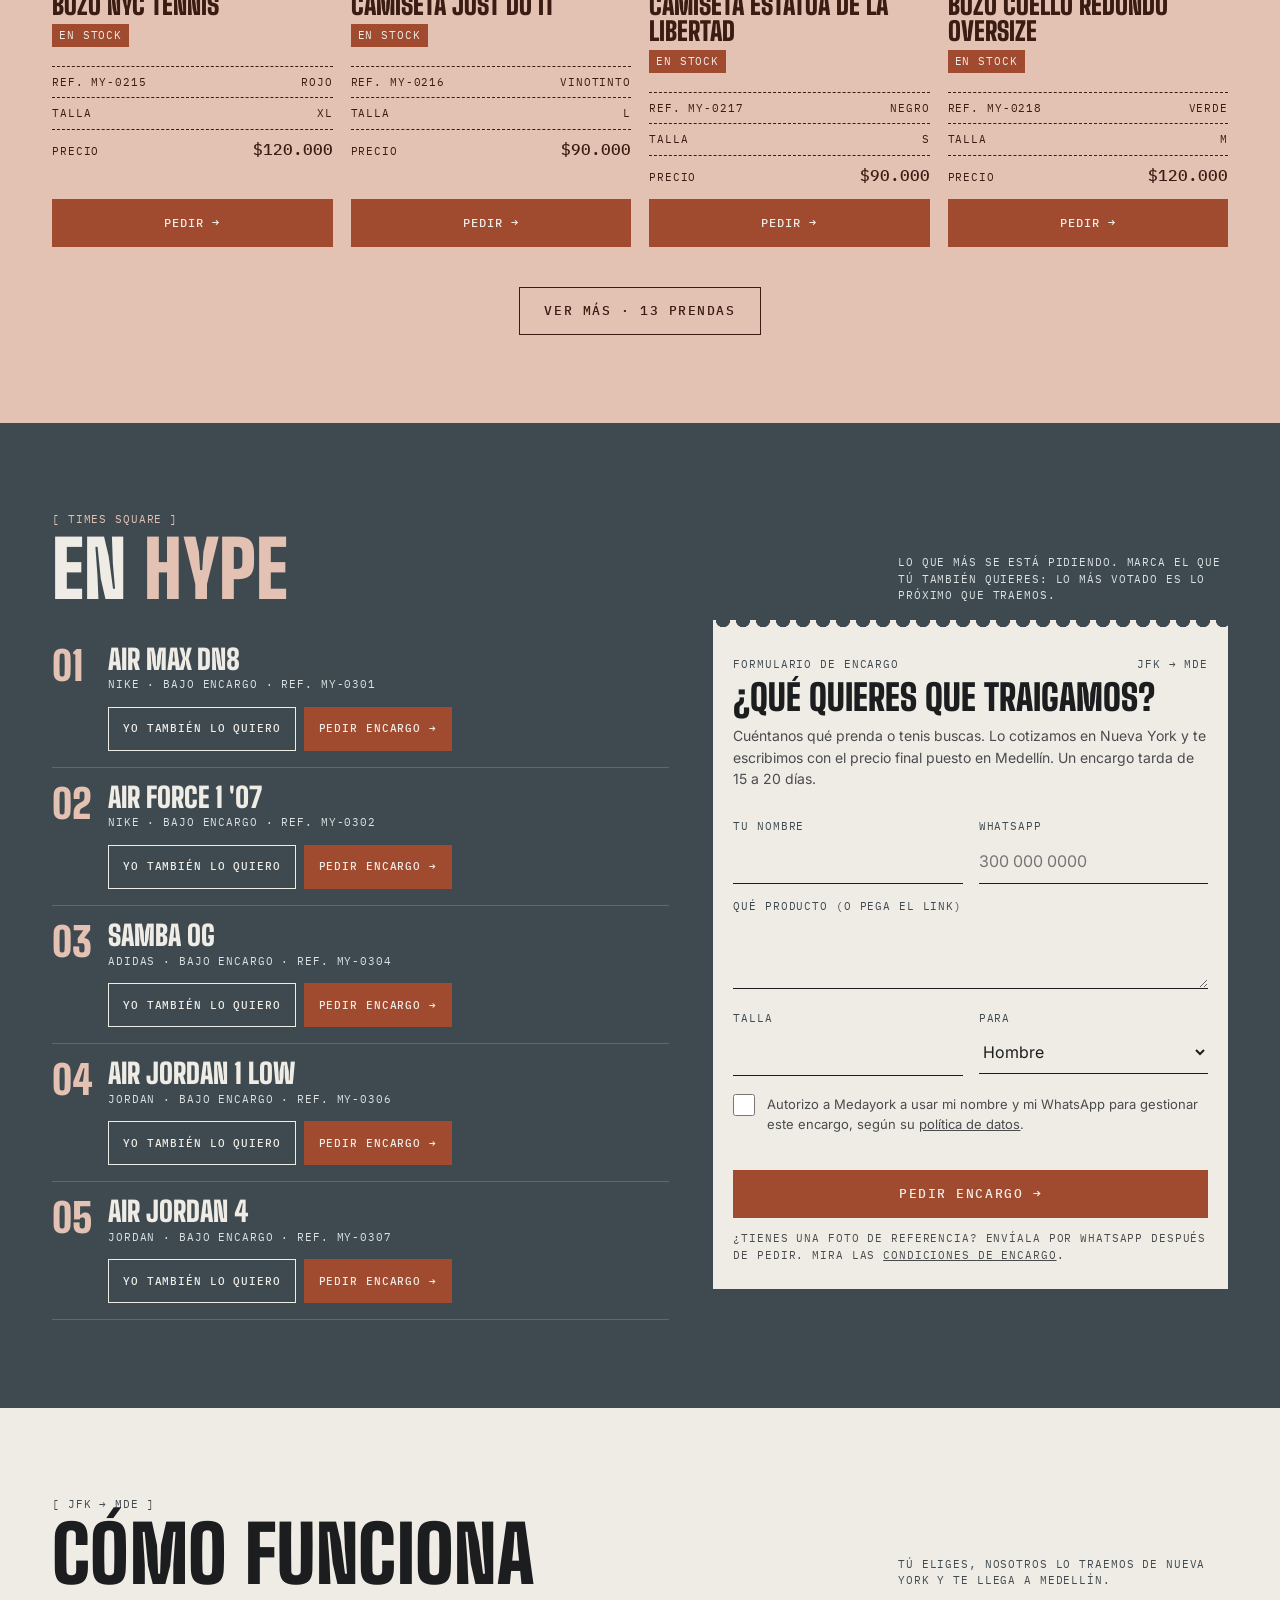
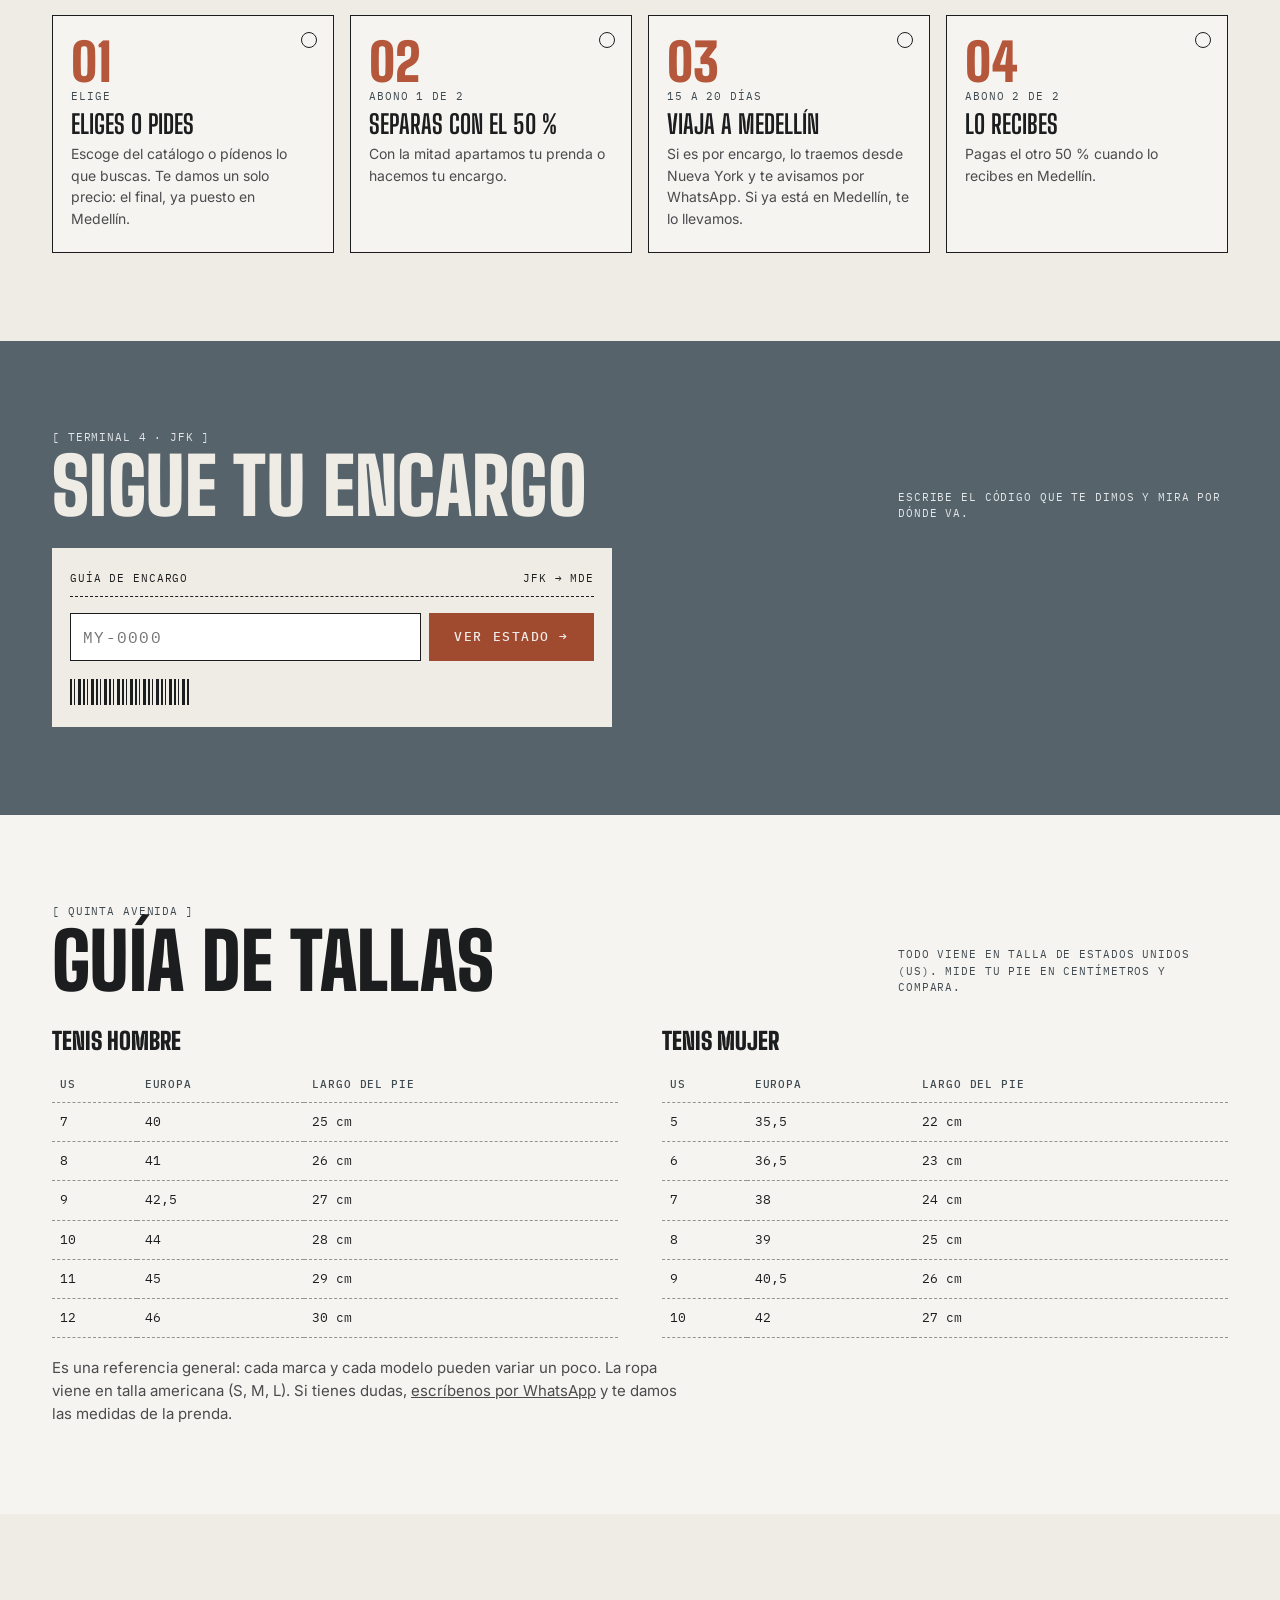
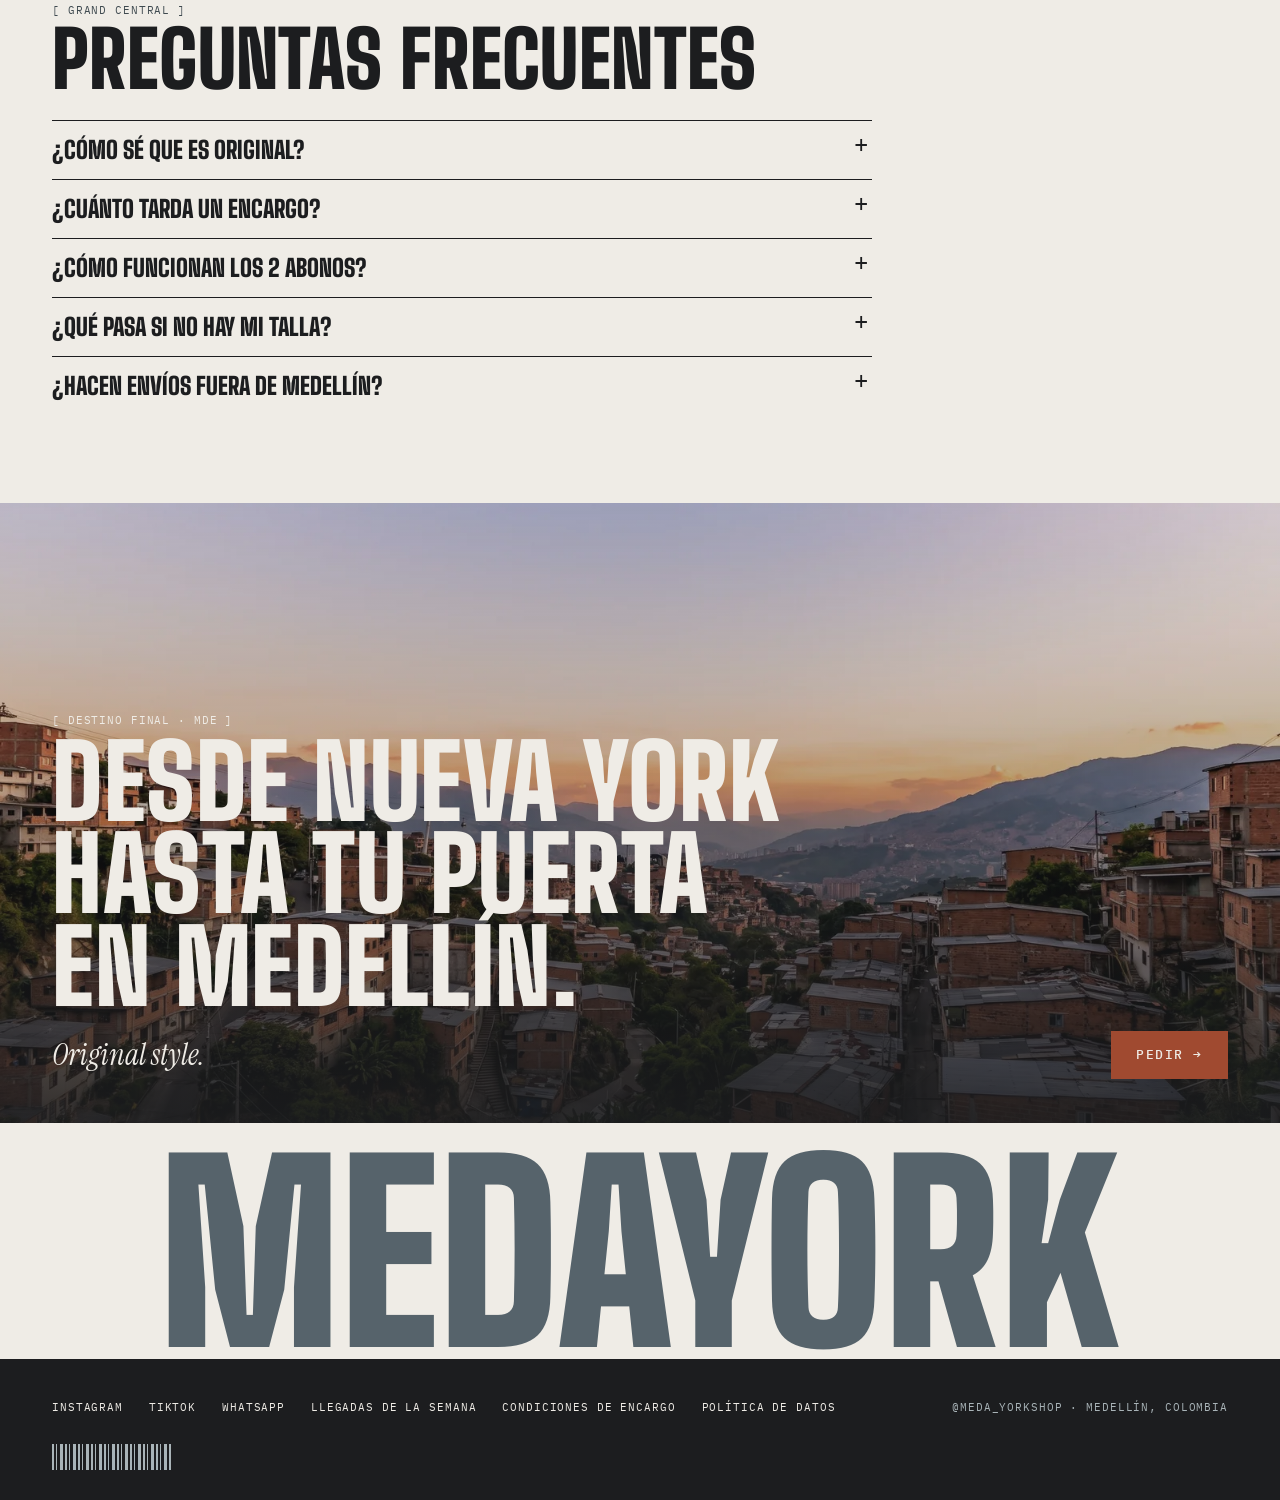
==== commit a09a2ae7: "Add files via upload" ====
--- a/index.html
+++ b/index.html
@@ -11,9 +11,9 @@
 <meta property="og:site_name" content="Medayork">
 <meta property="og:title" content="Medayork · Original style">
 <meta property="og:description" content="Ropa y tenis originales de Nueva York en Medellín. En stock y bajo encargo.">
-<meta property="og:url" content="https://medayork.pages.dev/">
-<meta property="og:image" content="https://medayork.pages.dev/img/og.jpg">
-<link rel="canonical" href="https://medayork.pages.dev/">
+<meta property="og:url" content="https://medayork.medayorkshop.workers.dev/">
+<meta property="og:image" content="https://medayork.medayorkshop.workers.dev/img/og.jpg">
+<link rel="canonical" href="https://medayork.medayorkshop.workers.dev/">
 <meta property="og:image:width" content="1200">
 <meta property="og:image:height" content="630">
 <meta name="twitter:card" content="summary_large_image">
@@ -314,8 +314,8 @@
 
 <!-- Orden obligatorio: conexión → respaldo → datos compartidos → página -->
 <script src="datos/conexion.js?v=20261117" defer></script>
-<script src="datos/respaldo.js?v=20261117" defer></script>
+<script src="datos/respaldo.js?v=20261118" defer></script>
 <script src="js/datos.js?v=20261117" defer></script>
-<script src="js/app.js?v=20261117" defer></script>
+<script src="js/app.js?v=20261118" defer></script>
 </body>
 </html>
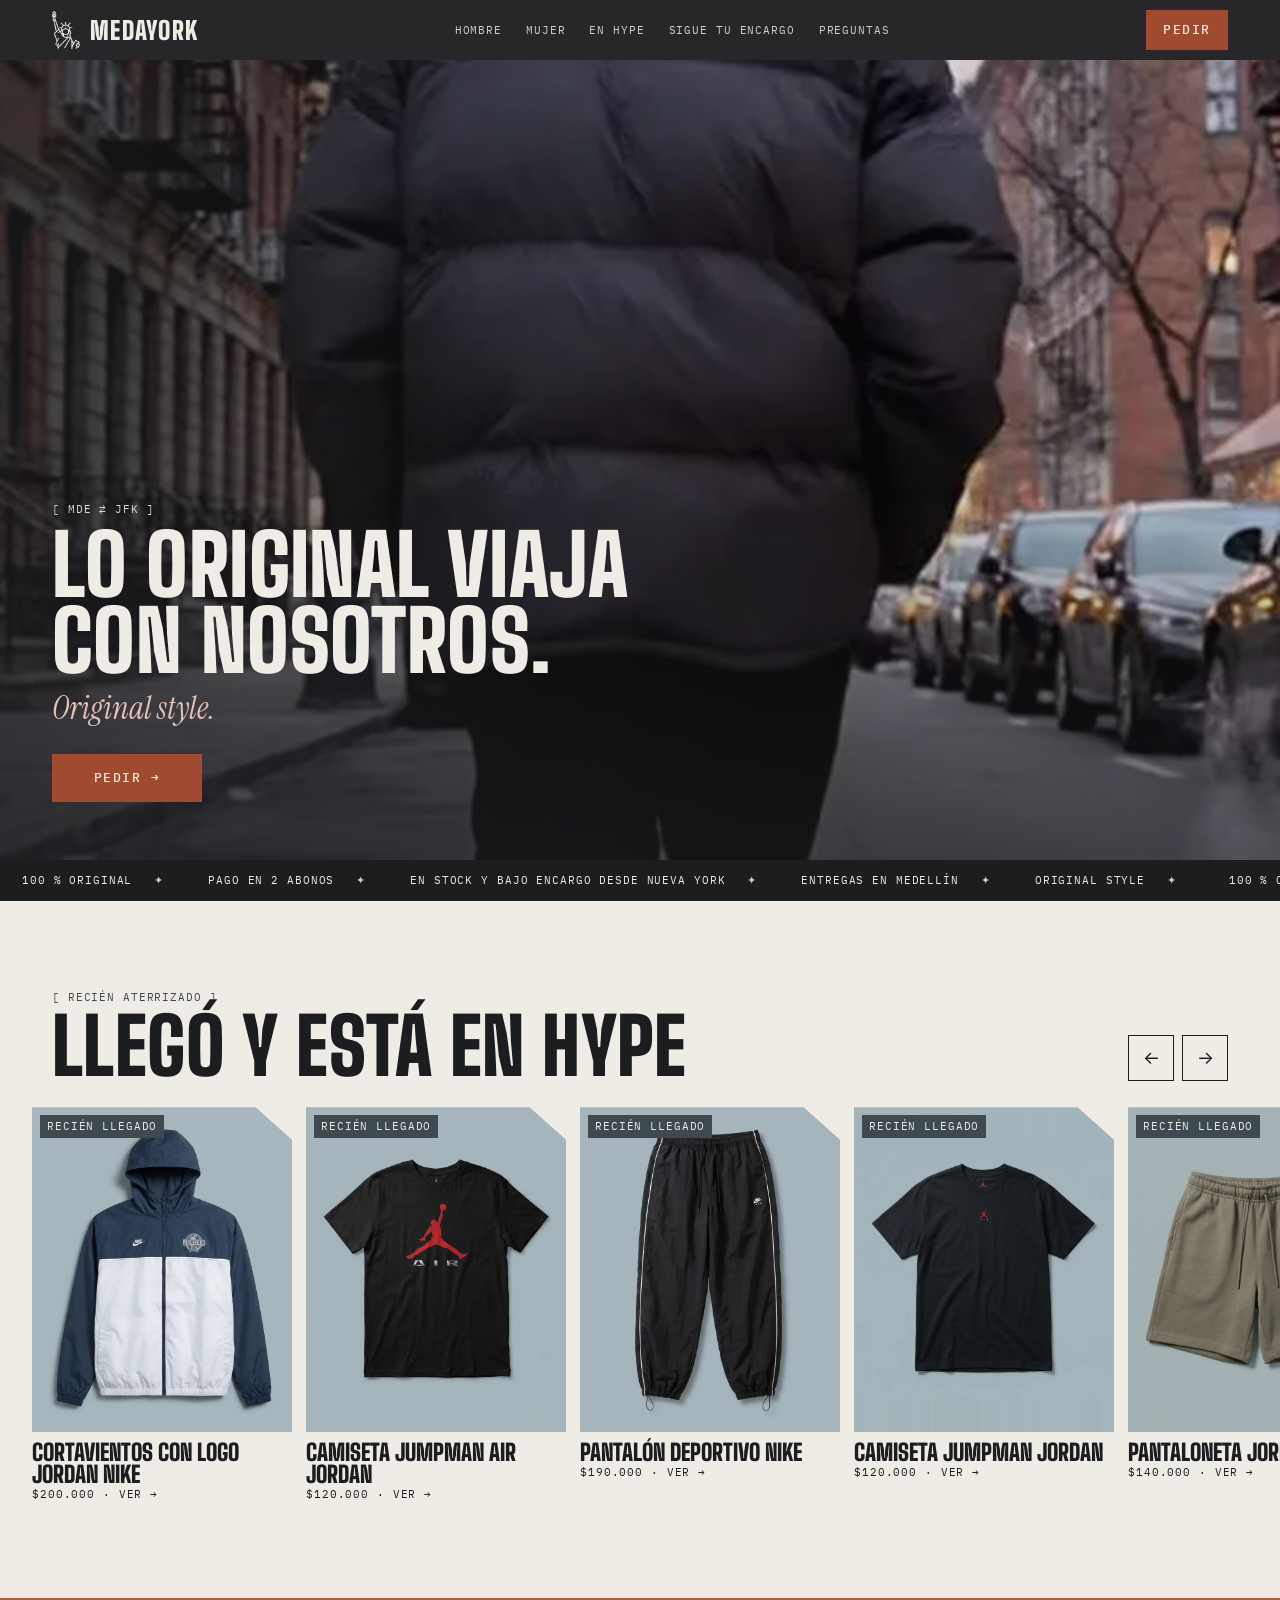
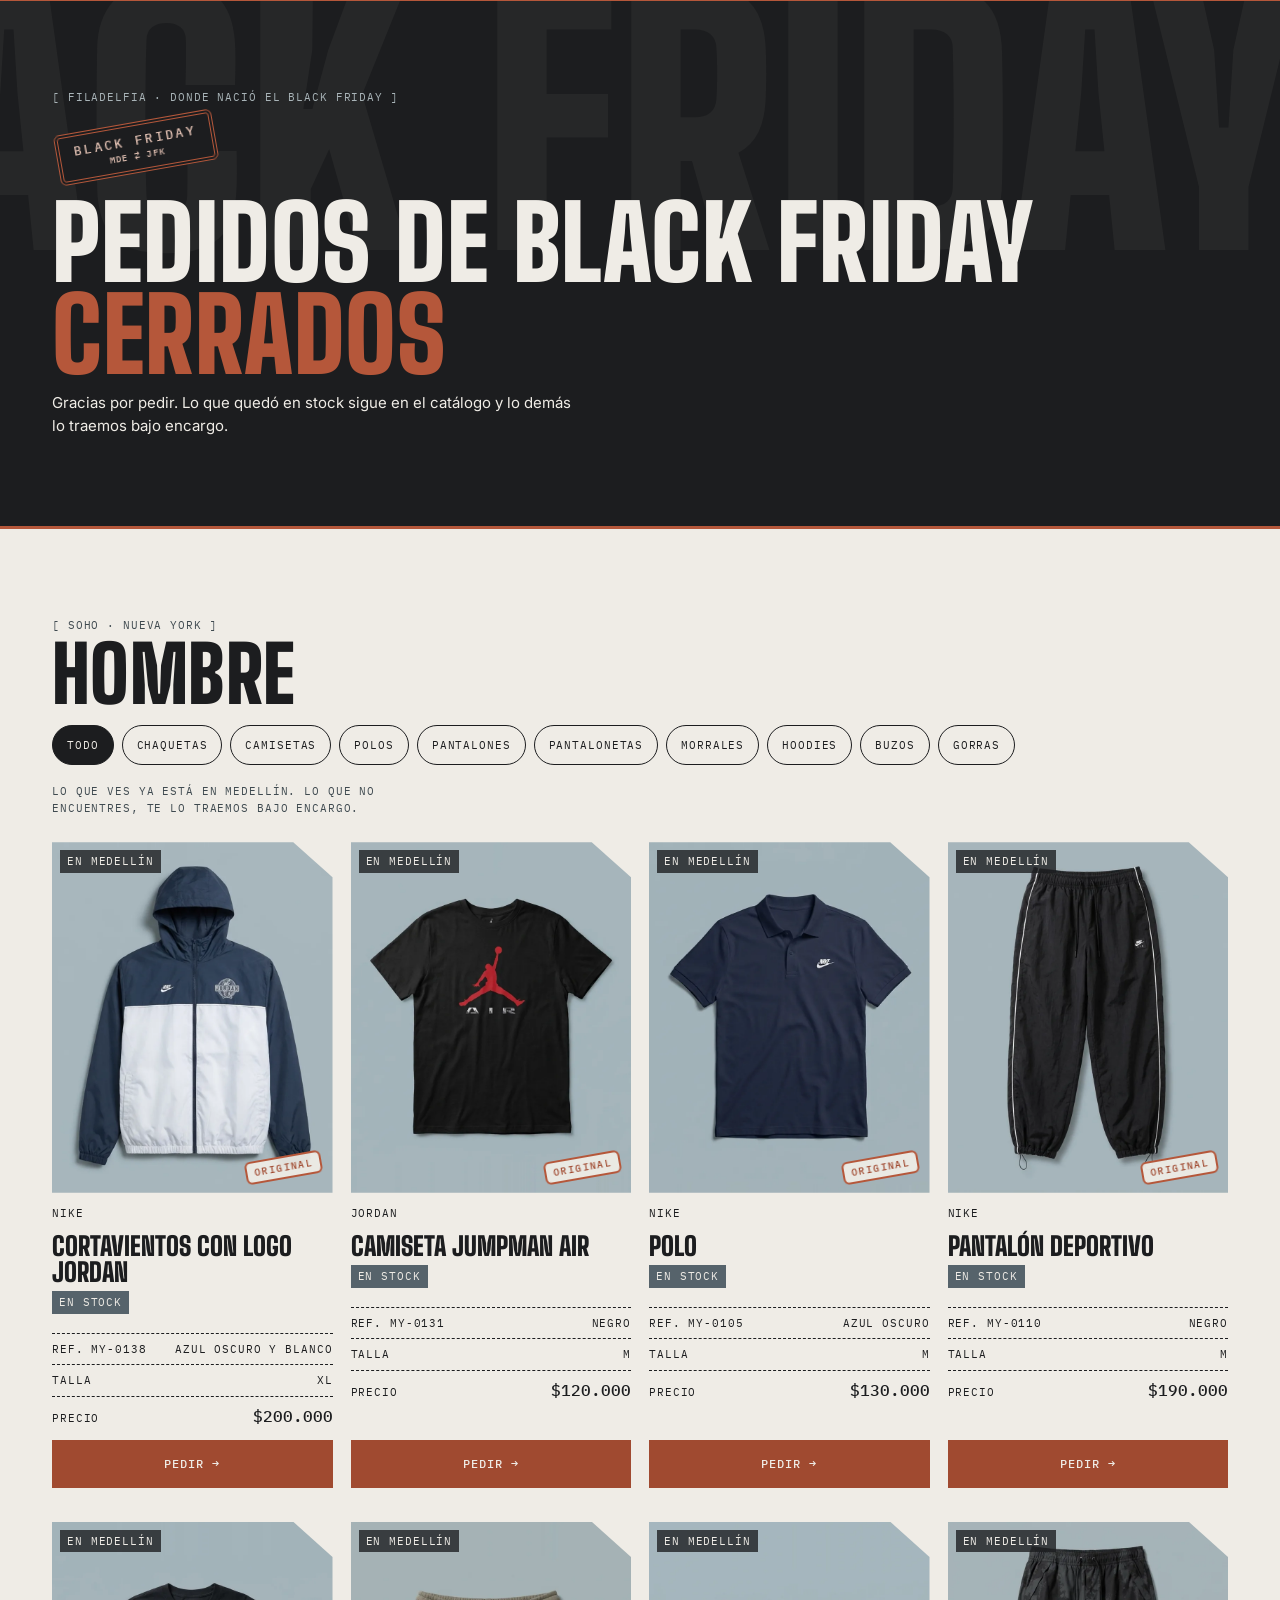
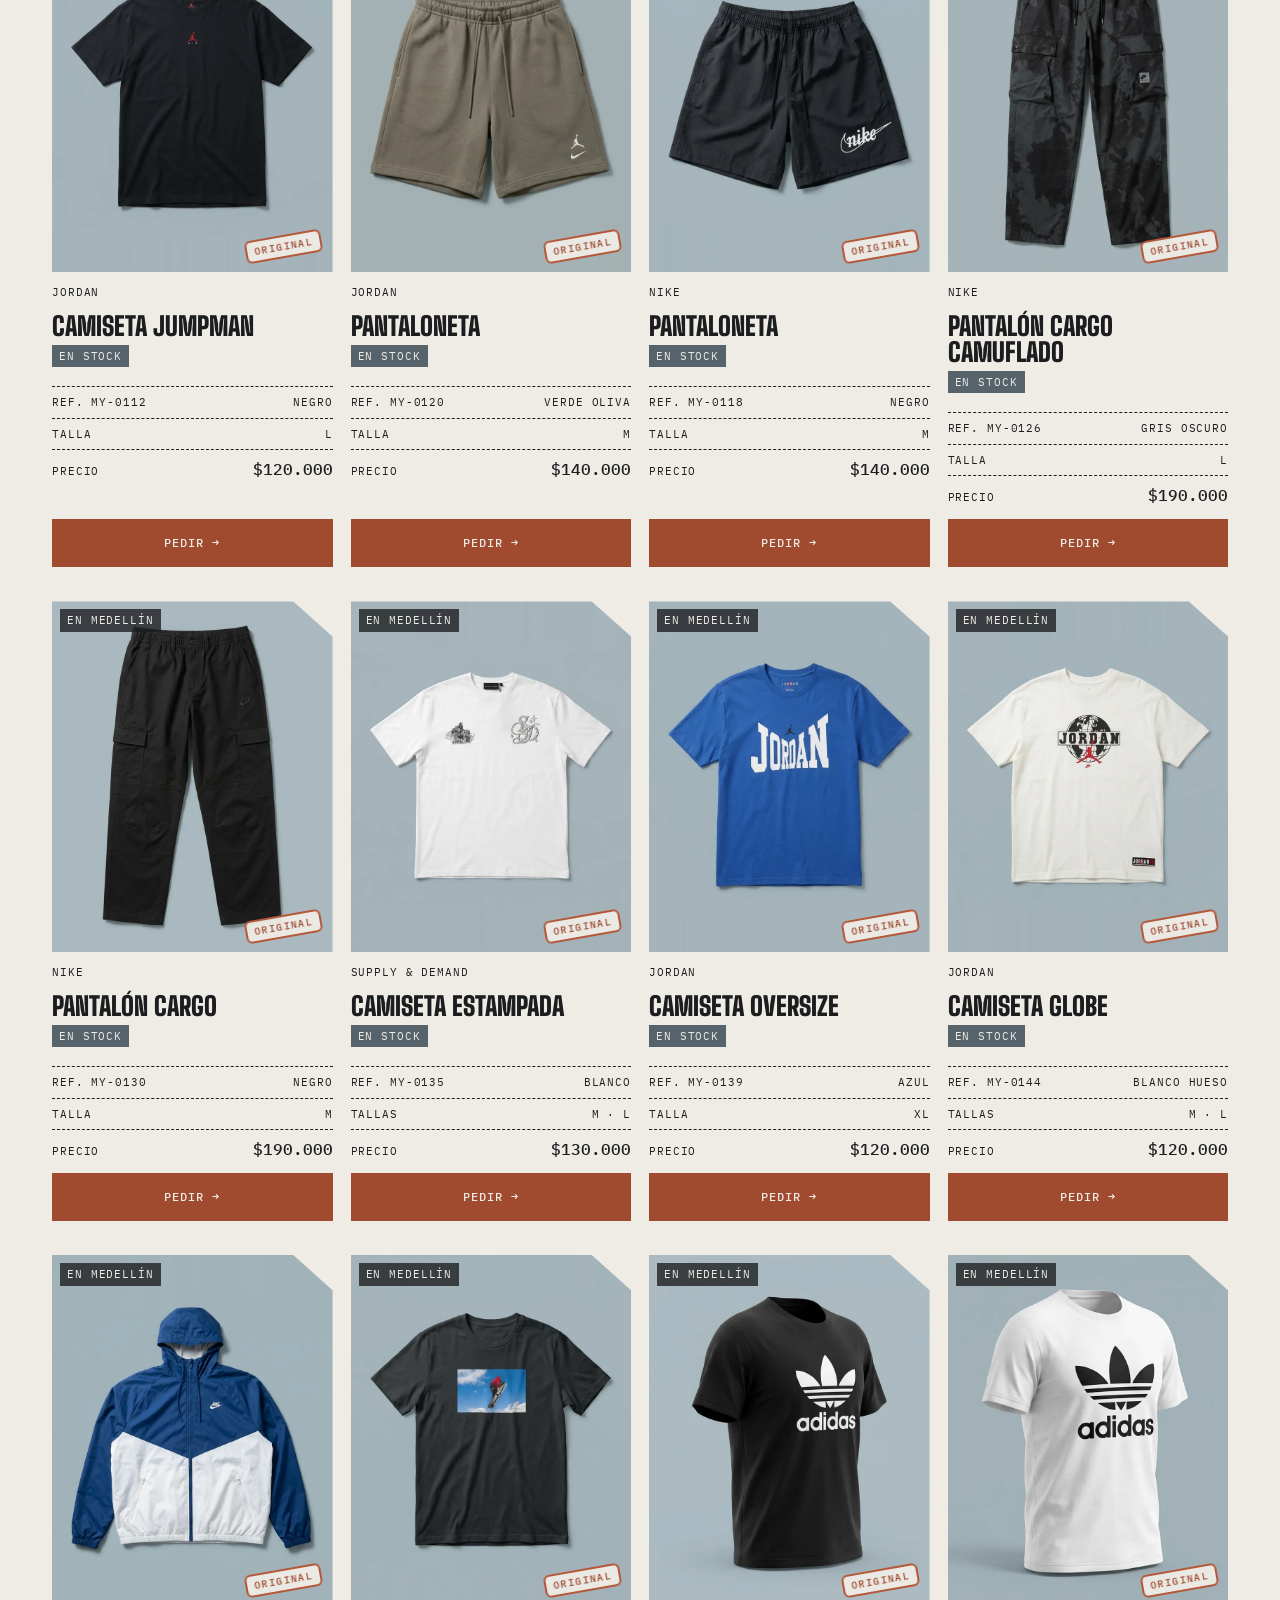
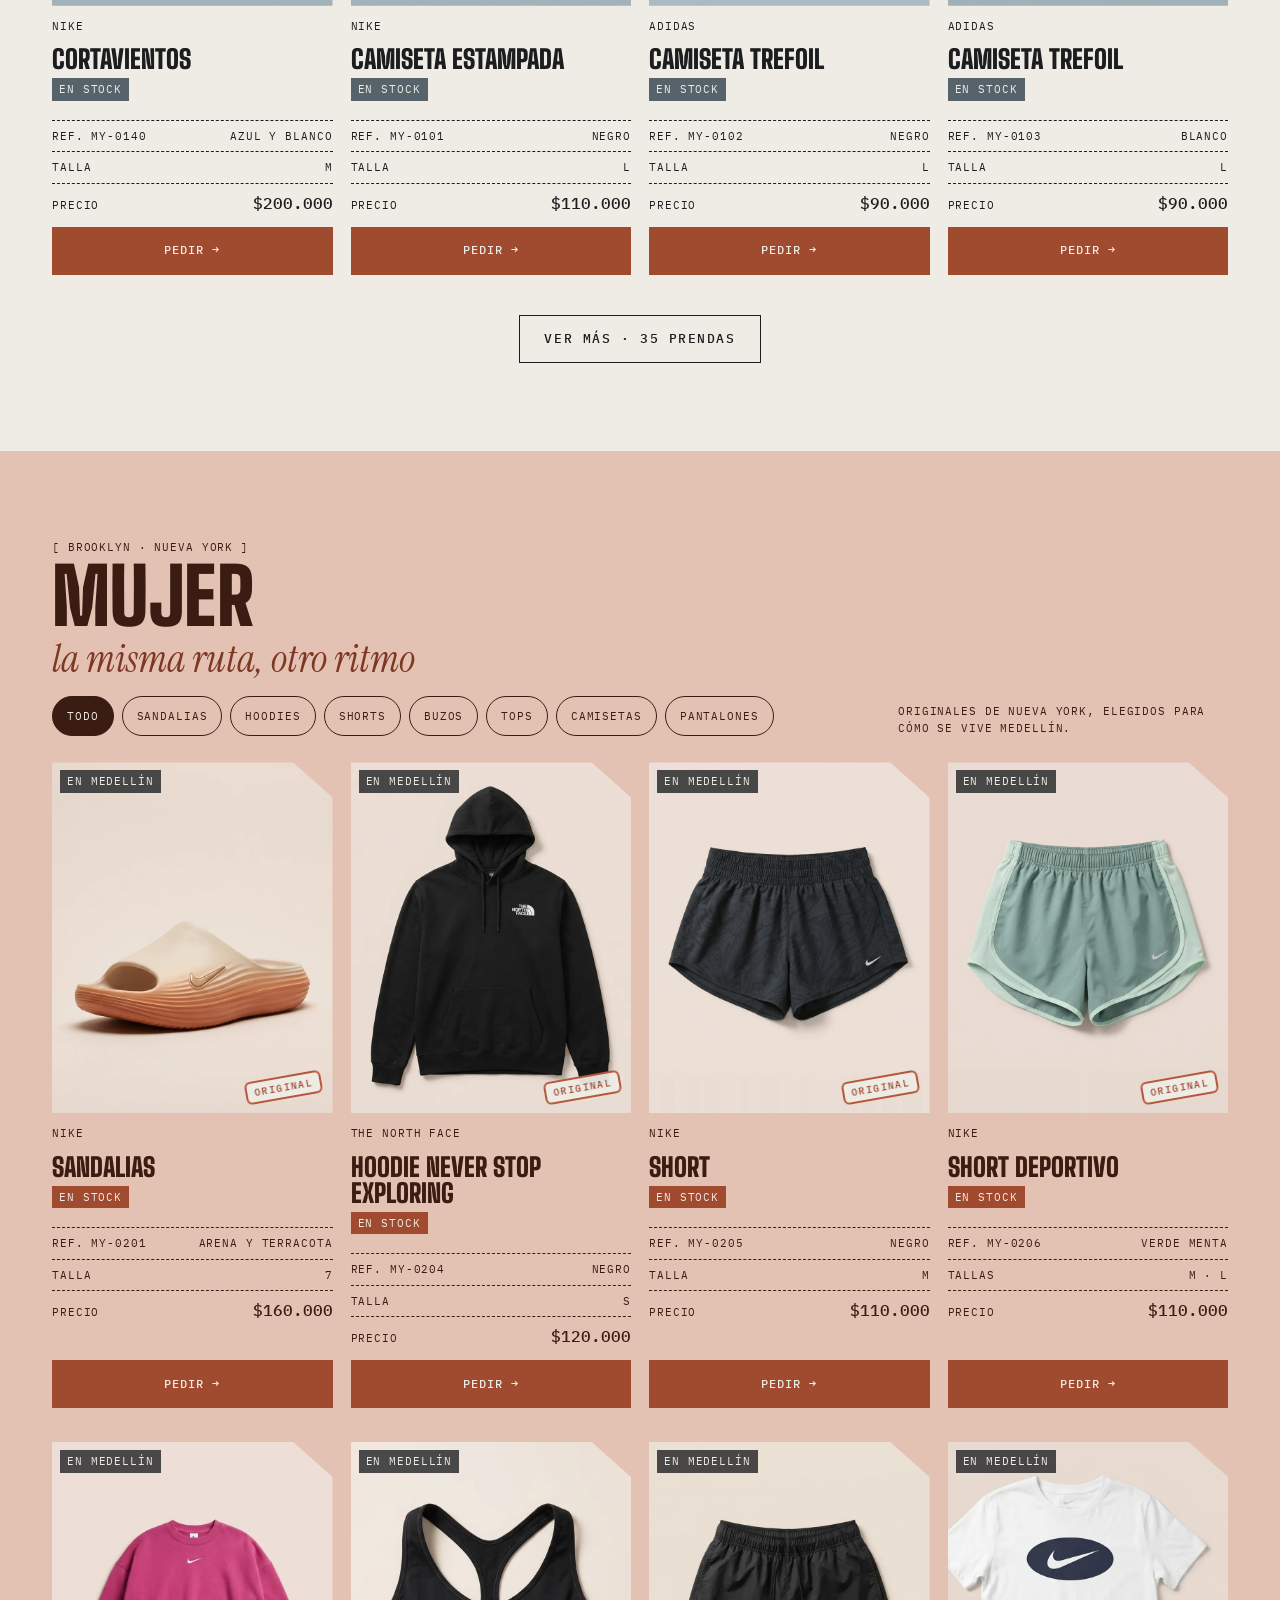
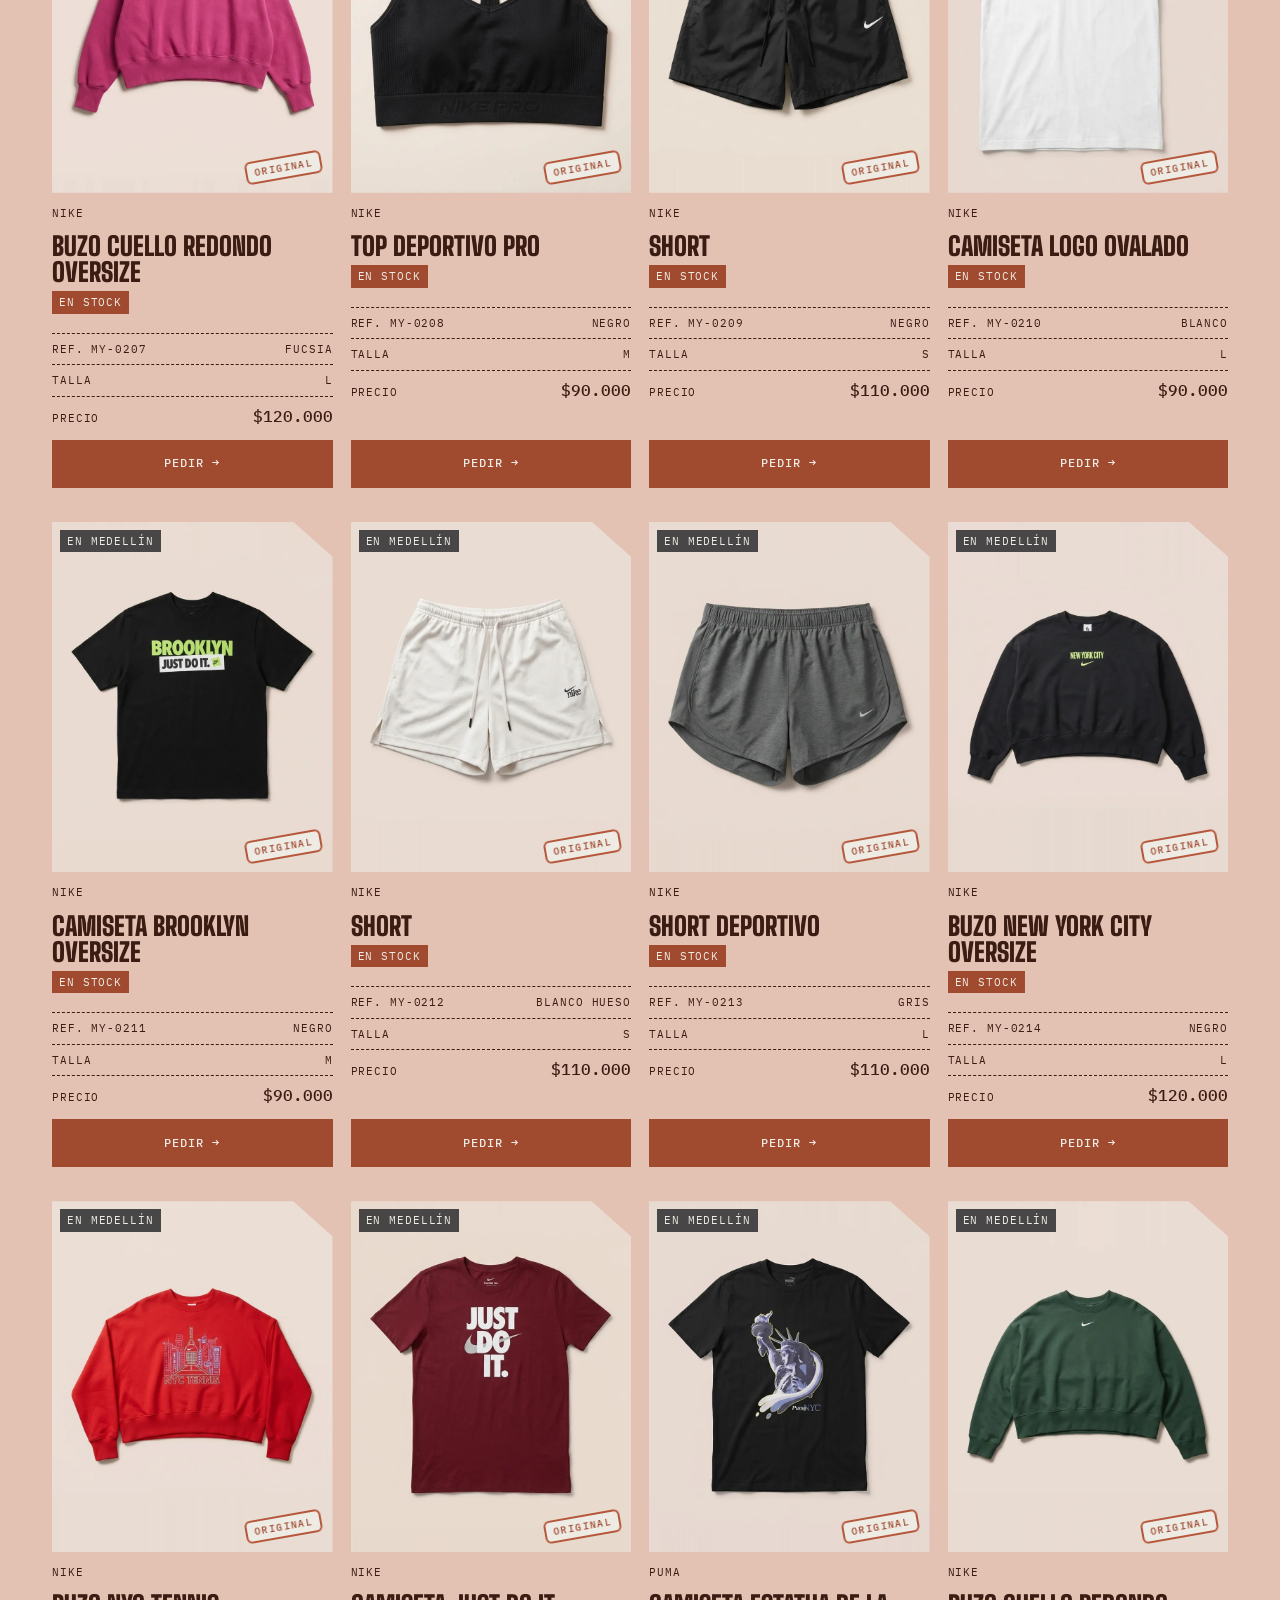
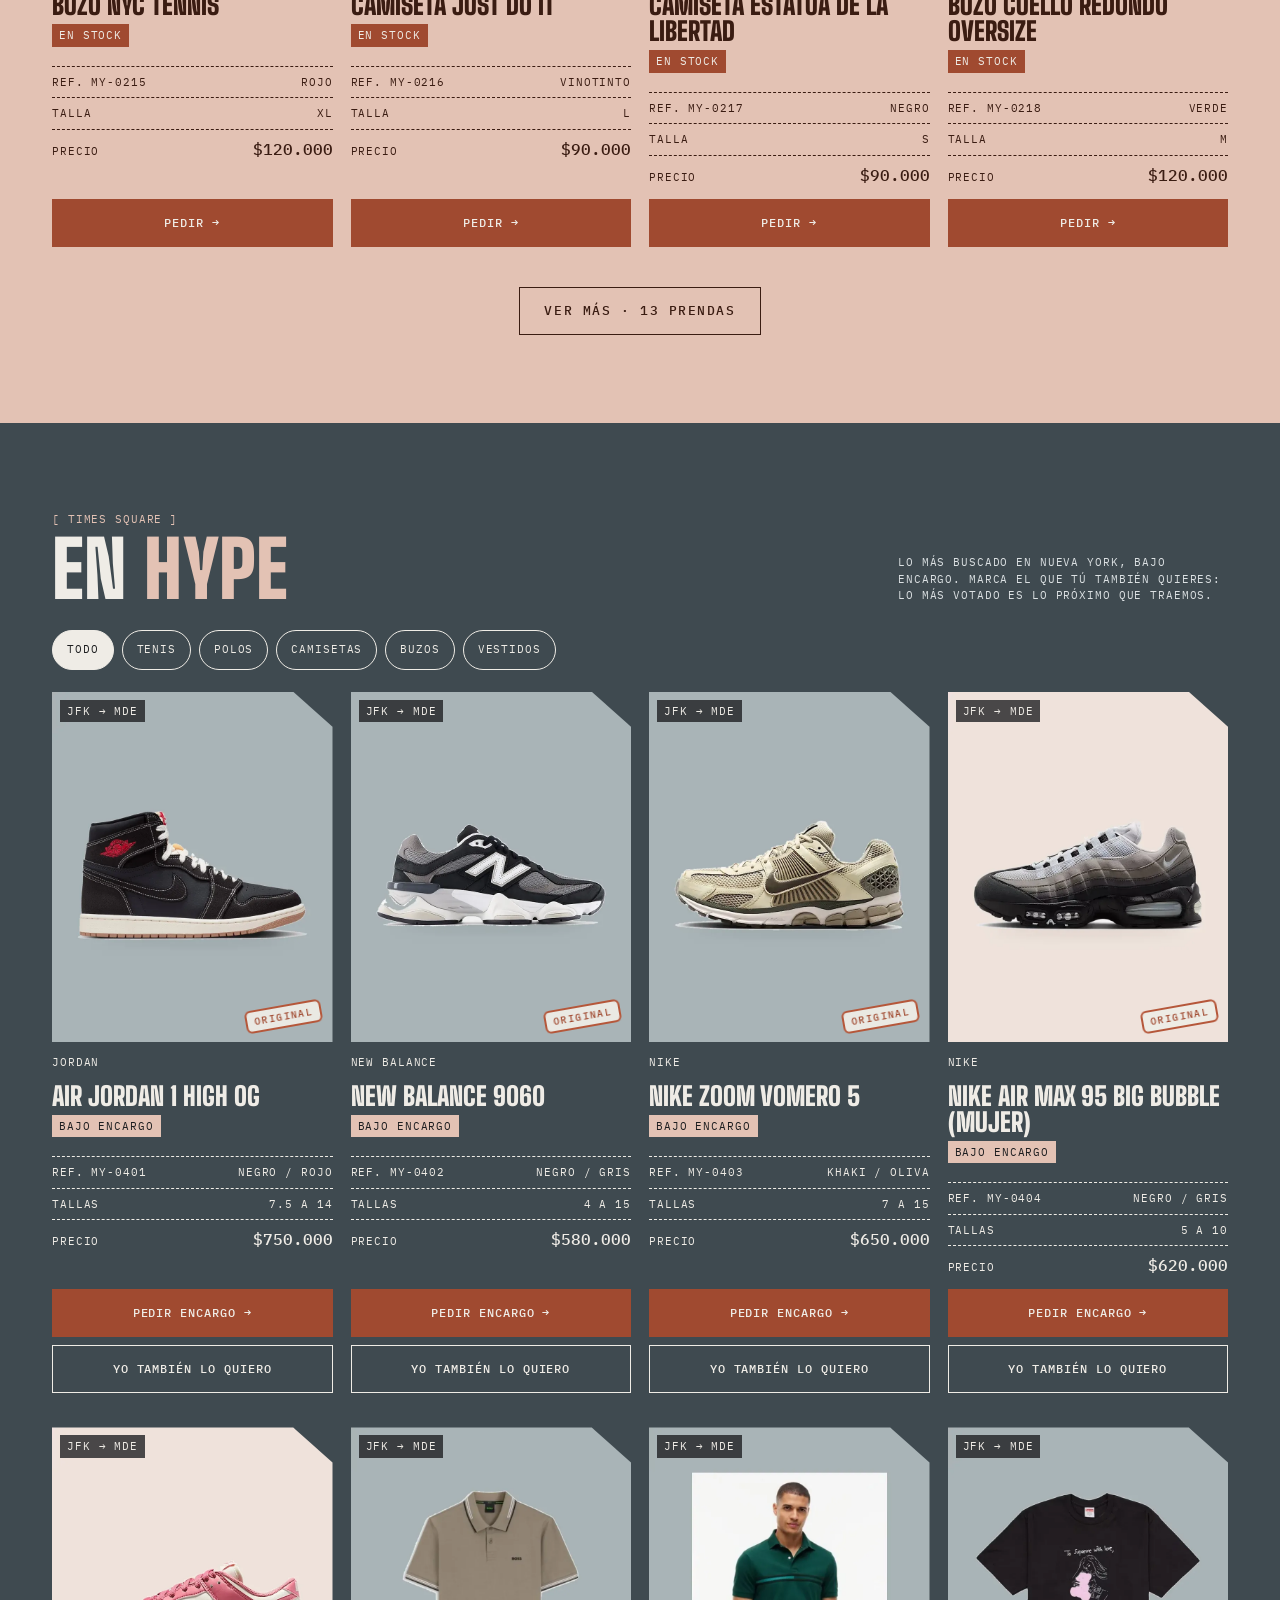
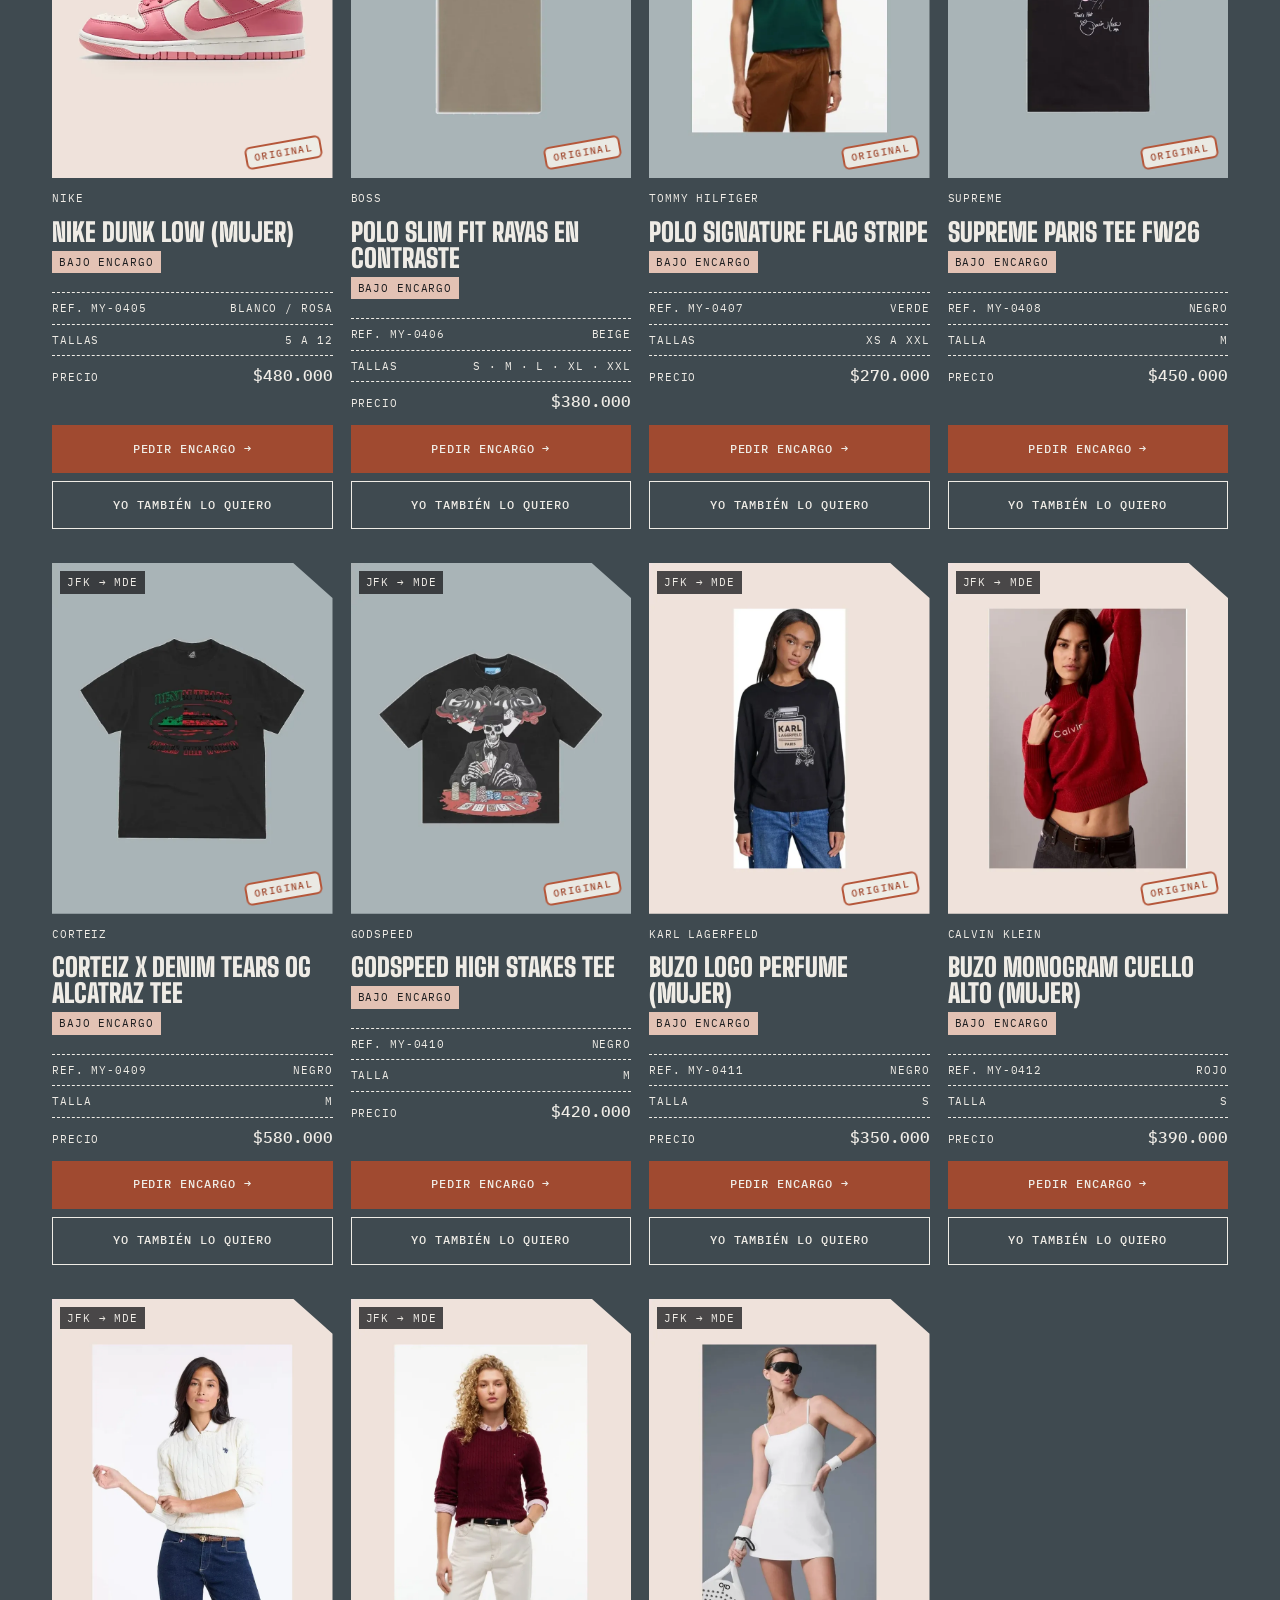
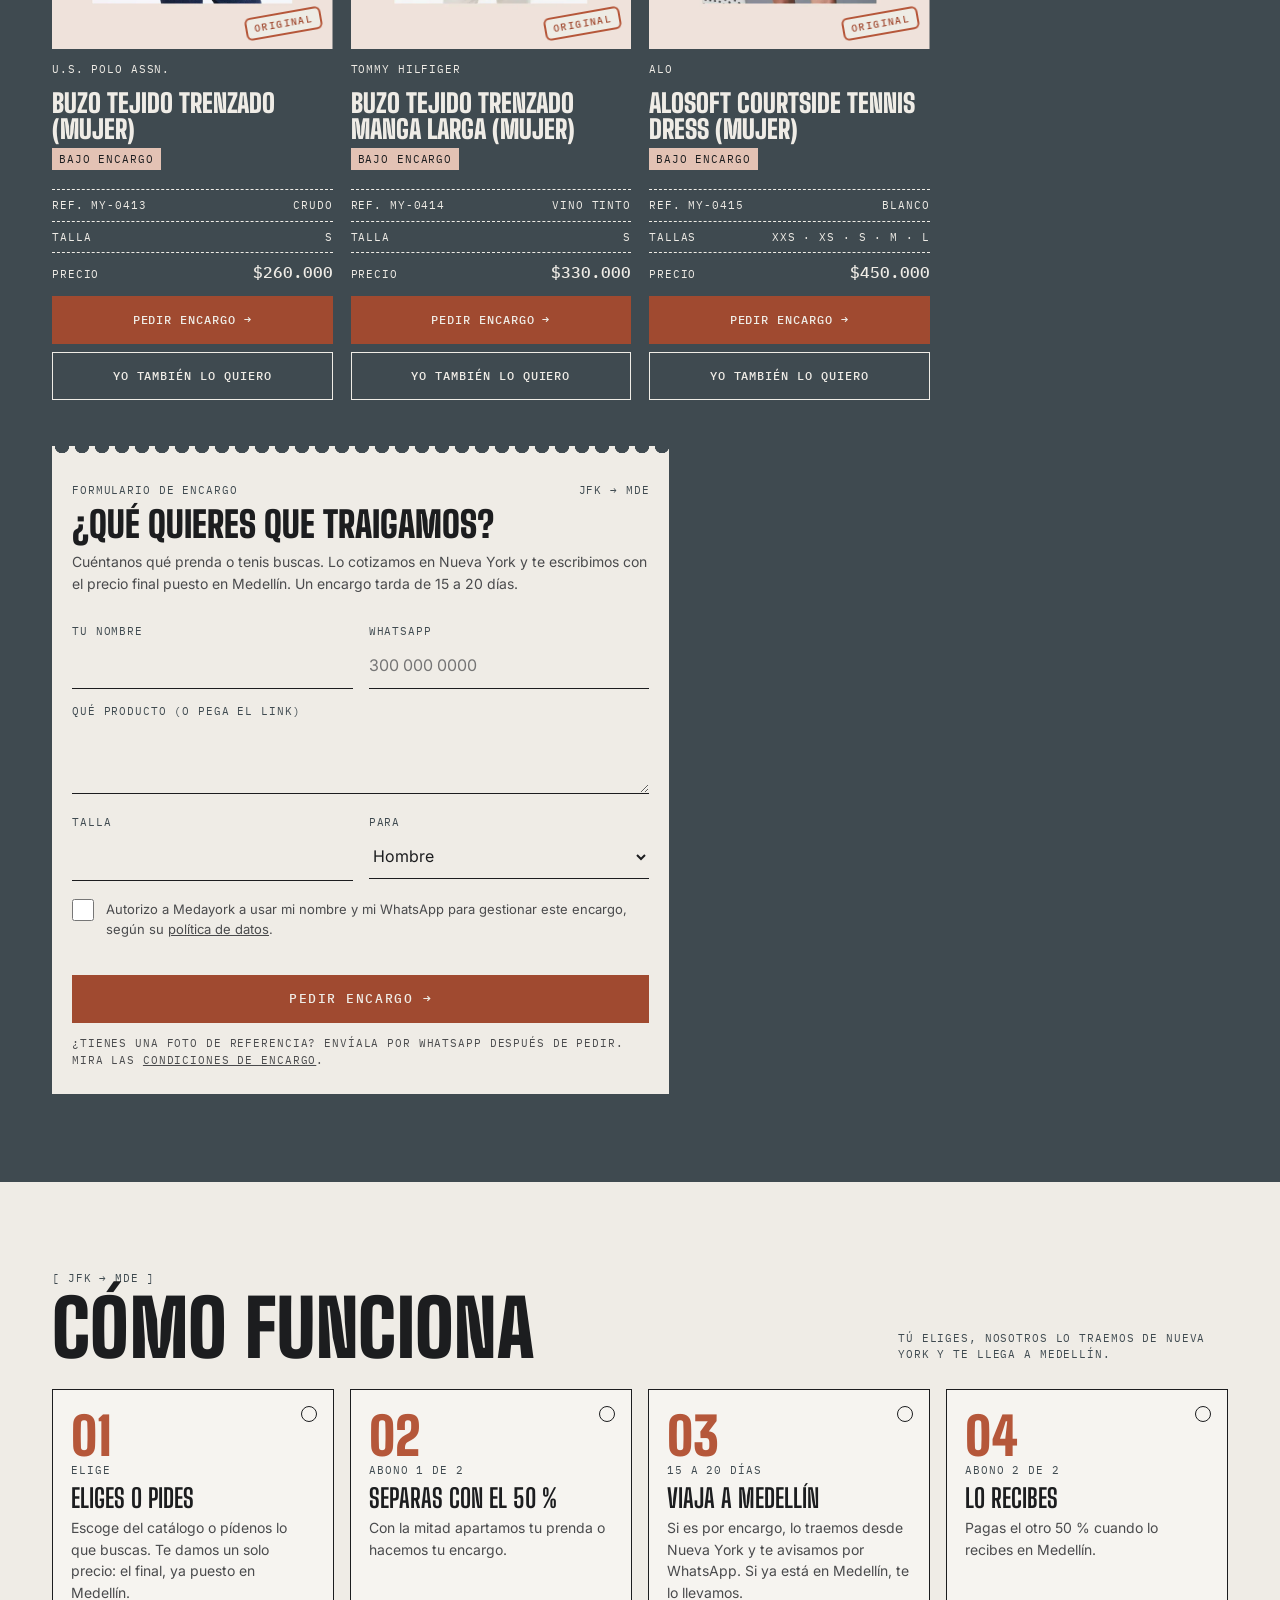
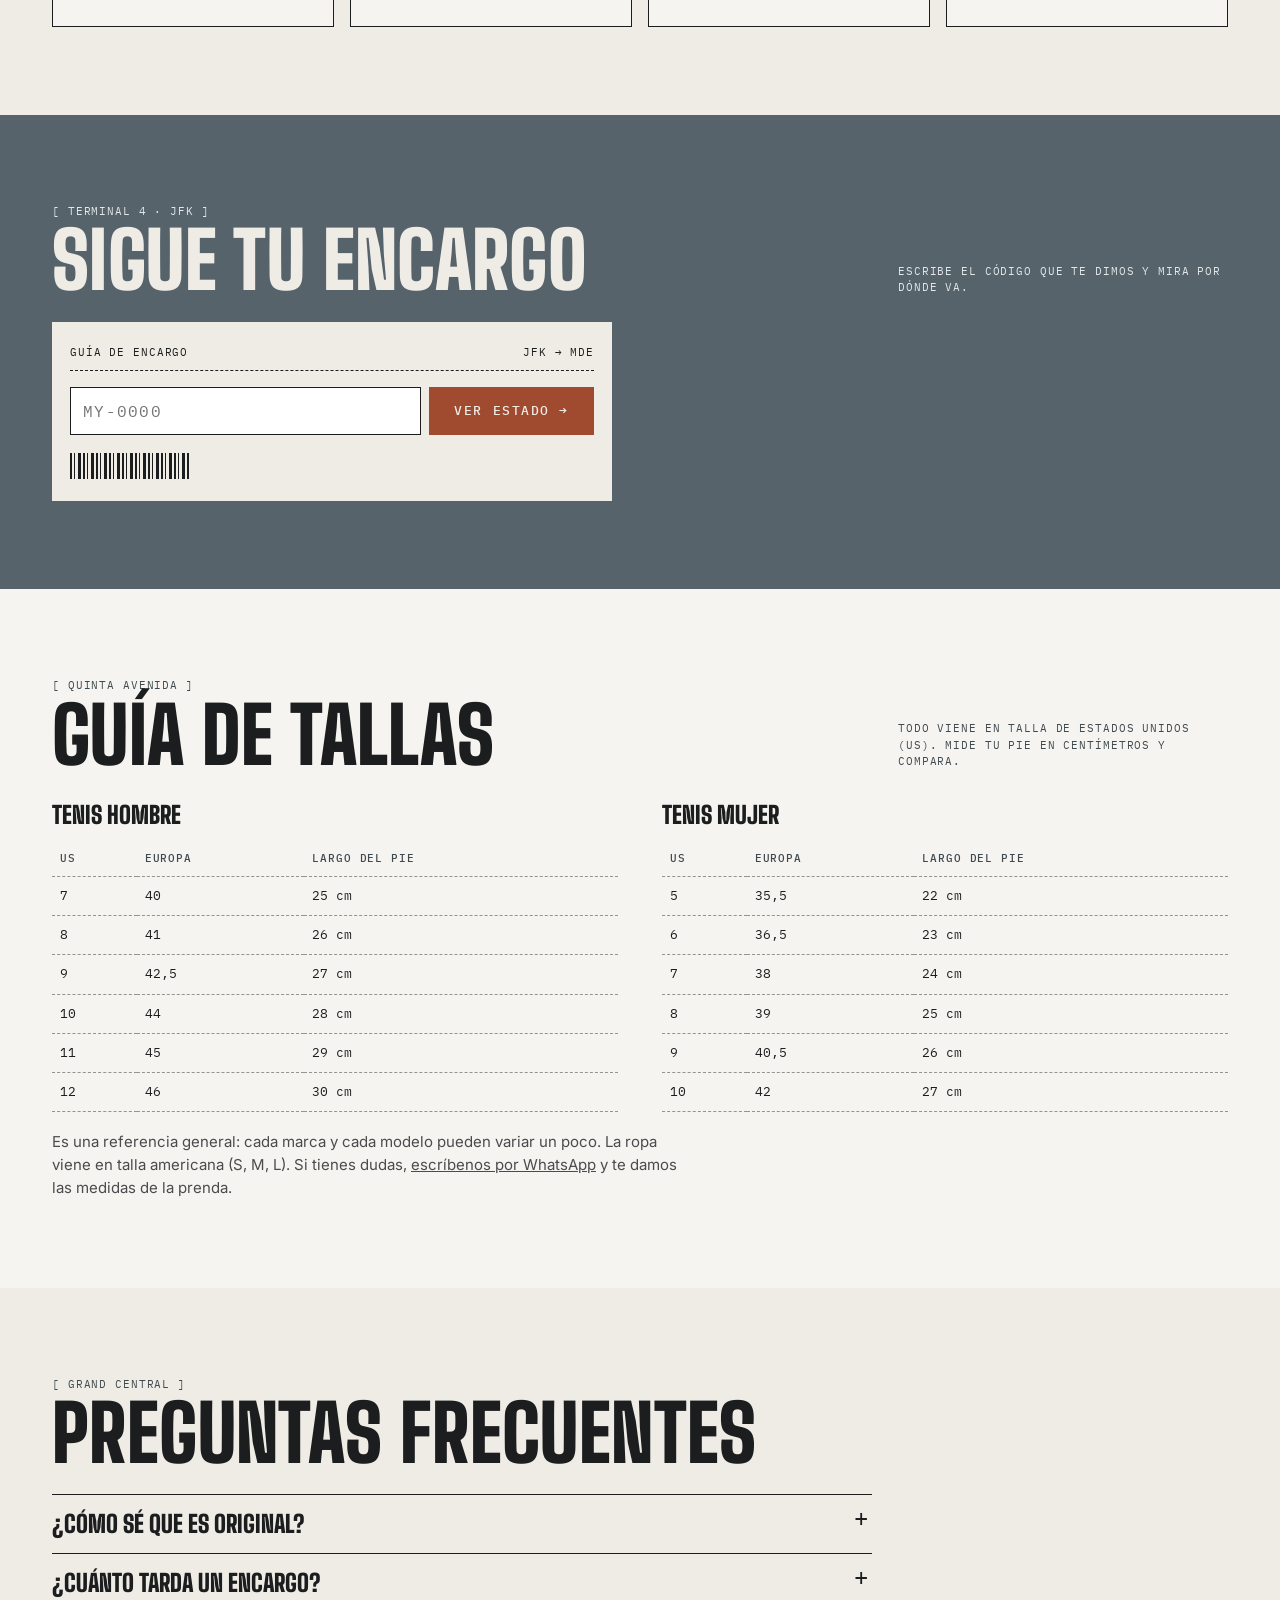
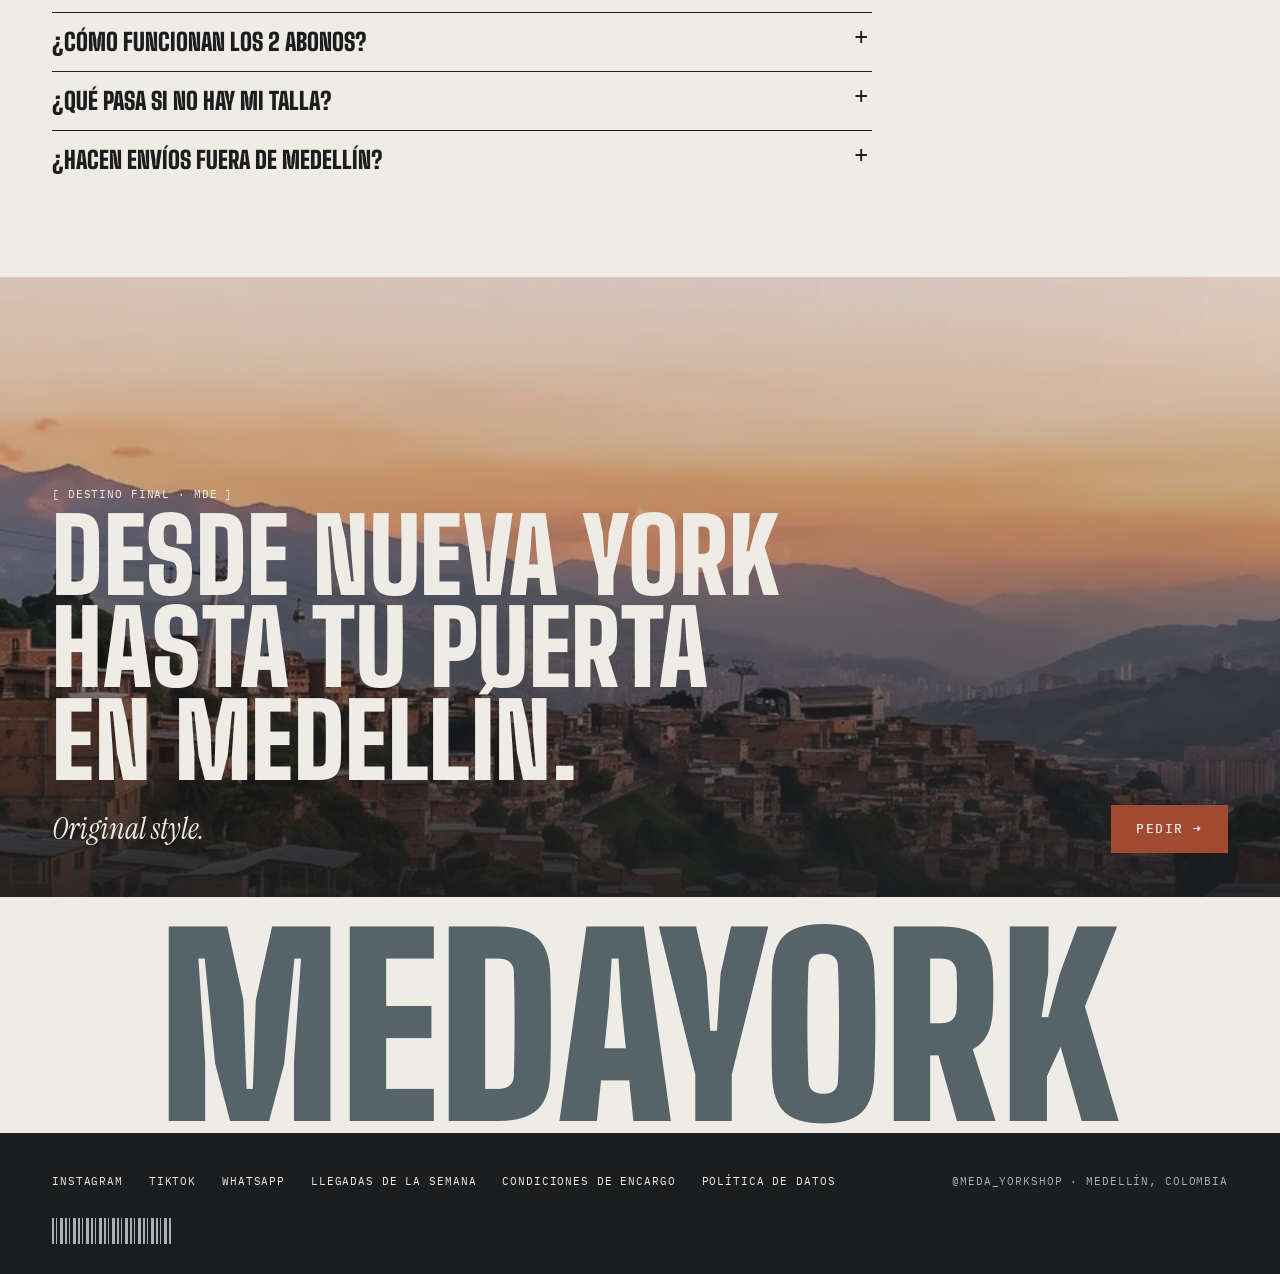
==== commit 9ff6faaa: "Add files via upload" ====
--- a/index.html
+++ b/index.html
@@ -25,7 +25,7 @@
 <!-- Las letras cargan sin frenar la primera pantalla (media="print" y luego se activan) -->
 <link href="https://fonts.googleapis.com/css2?family=Big+Shoulders+Display:wght@900&family=IBM+Plex+Mono:wght@400;500&family=Instrument+Serif:ital@1&family=Inter:wght@400;500&display=swap" rel="stylesheet" media="print" onload="this.media='all'">
 <noscript><link href="https://fonts.googleapis.com/css2?family=Big+Shoulders+Display:wght@900&family=IBM+Plex+Mono:wght@400;500&family=Instrument+Serif:ital@1&family=Inter:wght@400;500&display=swap" rel="stylesheet"></noscript>
-<link rel="stylesheet" href="css/estilos.css?v=20261117">
+<link rel="stylesheet" href="css/estilos.css?v=20261120">
 <link rel="preload" as="image" href="img/portada-v.webp" media="(max-width:759px)">
 <link rel="preload" as="image" href="img/portada-h.webp" media="(min-width:760px)">
 <script type="application/ld+json">
@@ -149,10 +149,13 @@
         <div class="mono" style="color:var(--arcilla)">[ Times Square ]</div>
         <h2 class="disp">En <em>hype</em></h2>
       </div>
-      <p class="lado mono">Lo que más se está pidiendo. Marca el que tú también quieres: lo más votado es lo próximo que traemos.</p>
-    </div>
-    <div class="hype-g">
-      <div id="ranking"></div>
+      <p class="lado mono">Lo más buscado en Nueva York, bajo encargo. Marca el que tú también quieres: lo más votado es lo próximo que traemos.</p>
+    </div>
+    <div data-seccion="hype">
+      <div class="chips" data-filtros></div>
+      <div class="rejilla" data-rejilla style="margin-top:22px"></div>
+    </div>
+    <div class="hype-g" style="margin-top:56px">
       <div>
         <form class="form" id="encargo" novalidate>
           <div class="mono" style="display:flex;justify-content:space-between;color:var(--hudson-d)"><span>Formulario de encargo</span><span>JFK → MDE</span></div>
@@ -314,8 +317,8 @@
 
 <!-- Orden obligatorio: conexión → respaldo → datos compartidos → página -->
 <script src="datos/conexion.js?v=20261117" defer></script>
-<script src="datos/respaldo.js?v=20261118" defer></script>
-<script src="js/datos.js?v=20261117" defer></script>
-<script src="js/app.js?v=20261118" defer></script>
+<script src="datos/respaldo.js?v=20261120" defer></script>
+<script src="js/datos.js?v=20261120" defer></script>
+<script src="js/app.js?v=20261120" defer></script>
 </body>
 </html>
--- a/css/estilos.css
+++ b/css/estilos.css
@@ -272,6 +272,12 @@
 .card h3 a:hover,.rank h3 a:hover{text-decoration:underline}
 .card.agotado .foto img{filter:grayscale(.85);opacity:.6}
 .card.agotado .estado{background:var(--asfalto);color:var(--hueso)}
+/* En hype: tarjetas sobre fondo Hudson oscuro, con botón de voto */
+.hype .estado{background:var(--arcilla);color:var(--asfalto)}
+.hype .chip[aria-pressed="true"]{background:var(--hueso);border-color:var(--hueso);color:var(--asfalto)}
+.card .voto{margin-top:8px}
+.voto[aria-pressed="true"]{background:var(--hueso);color:var(--asfalto);border-color:var(--hueso)}
+.votos{margin-top:10px;color:var(--arcilla)}
 .mas{grid-column:1/-1;text-align:center;padding-top:6px}
 .mas .btn{min-width:240px}
 .trampa{position:absolute;left:-9999px;width:1px;height:1px;overflow:hidden}
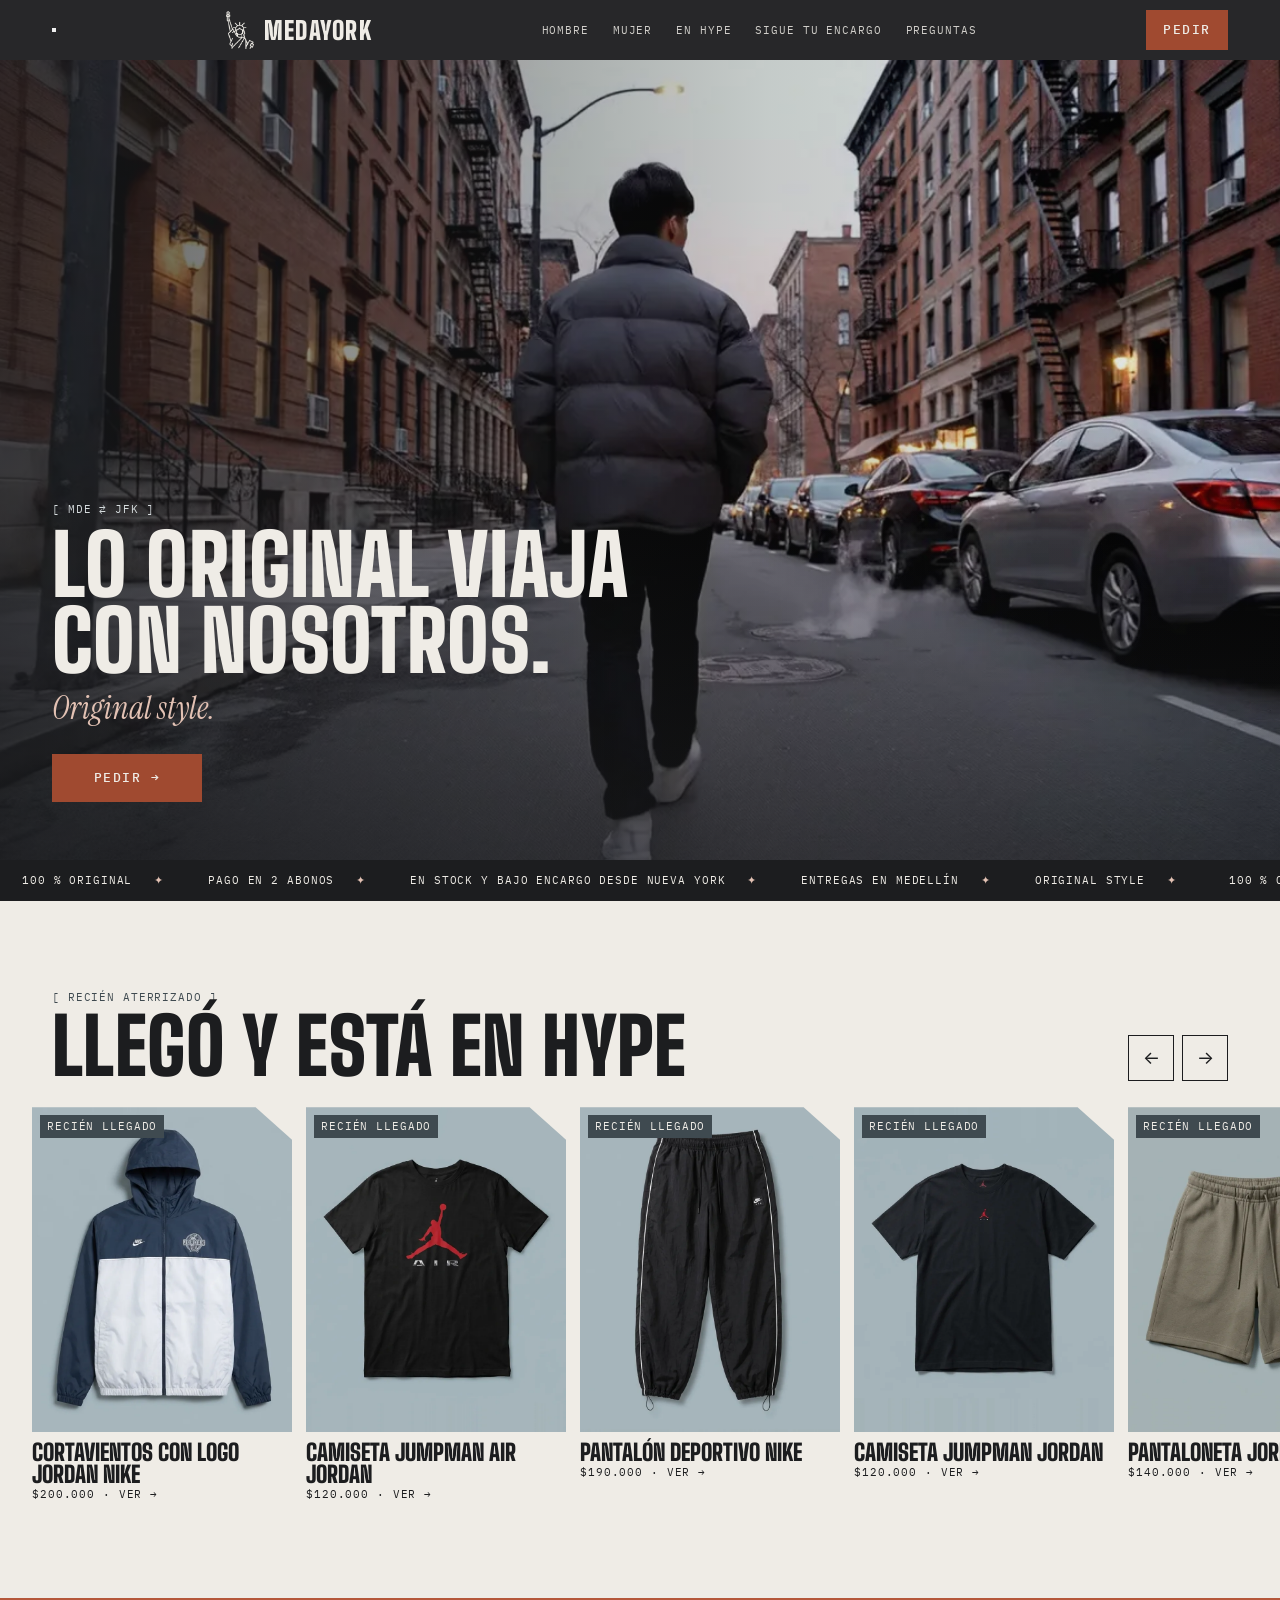
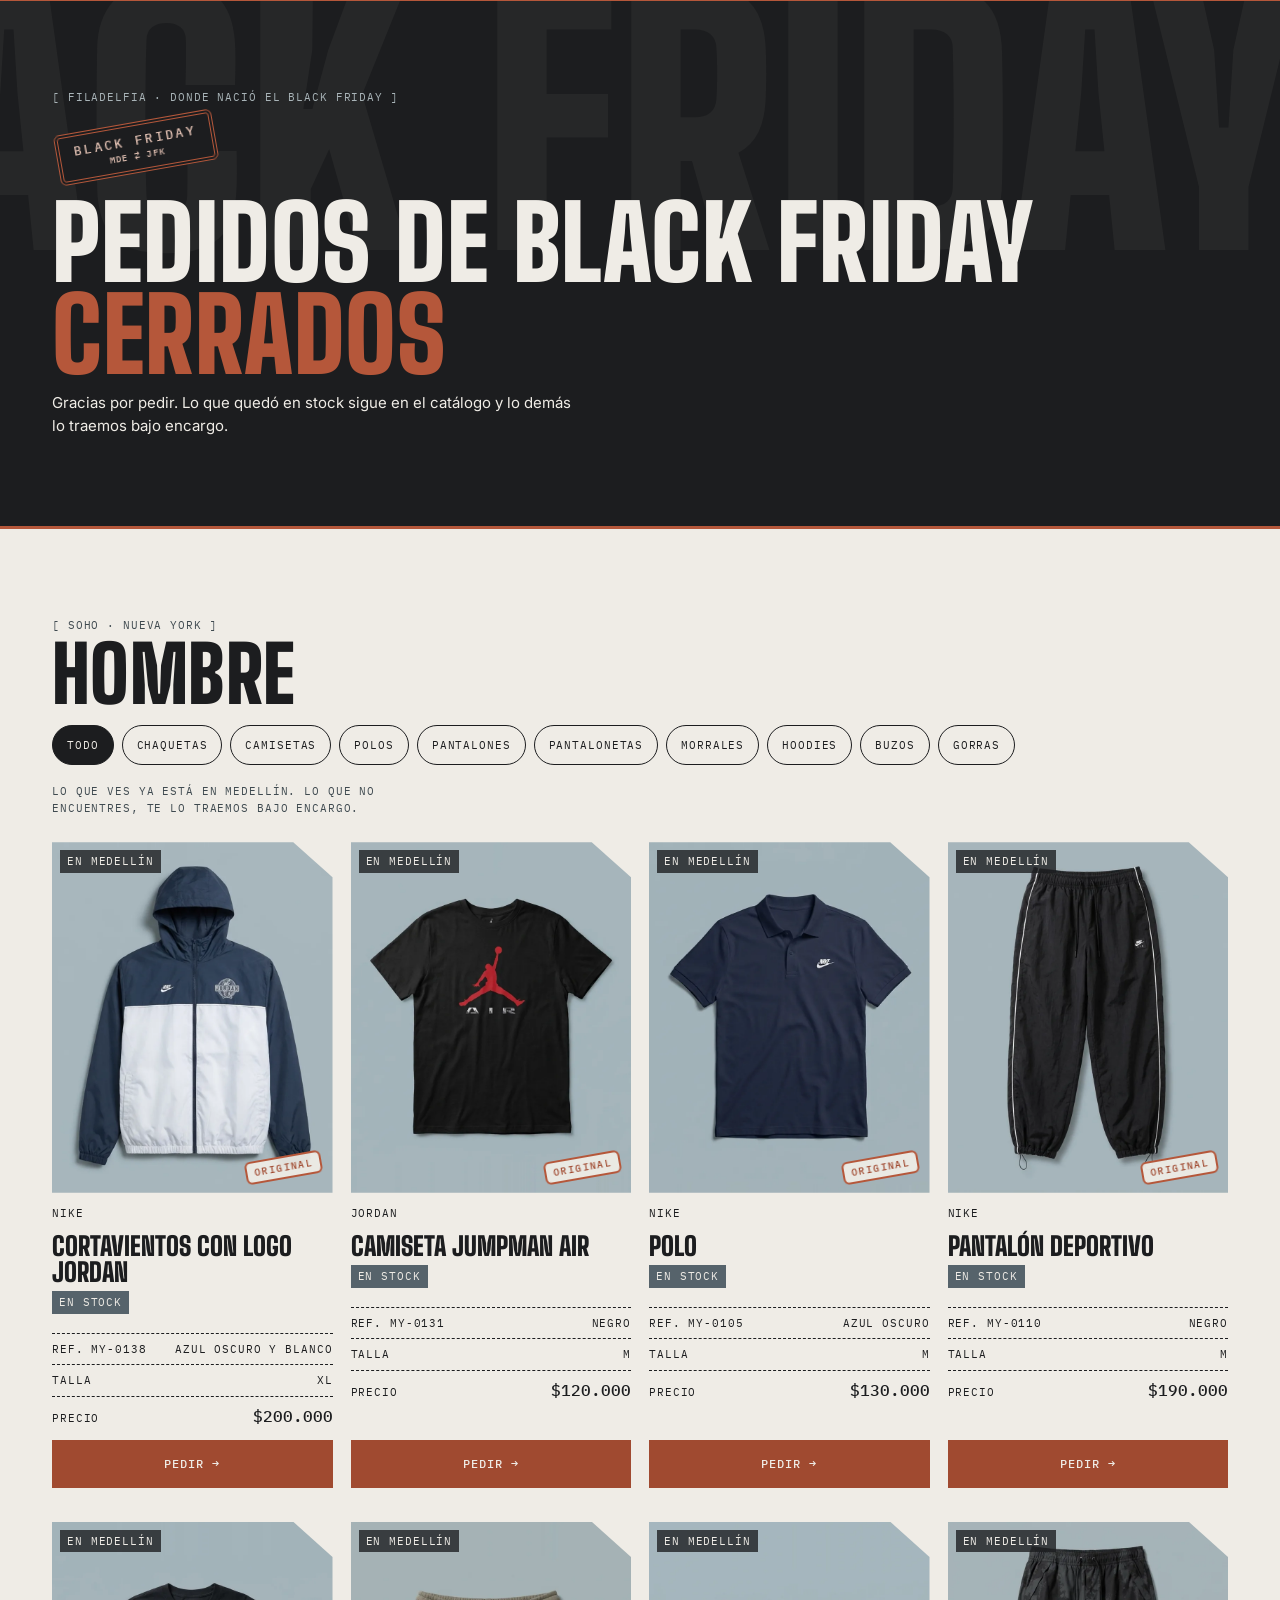
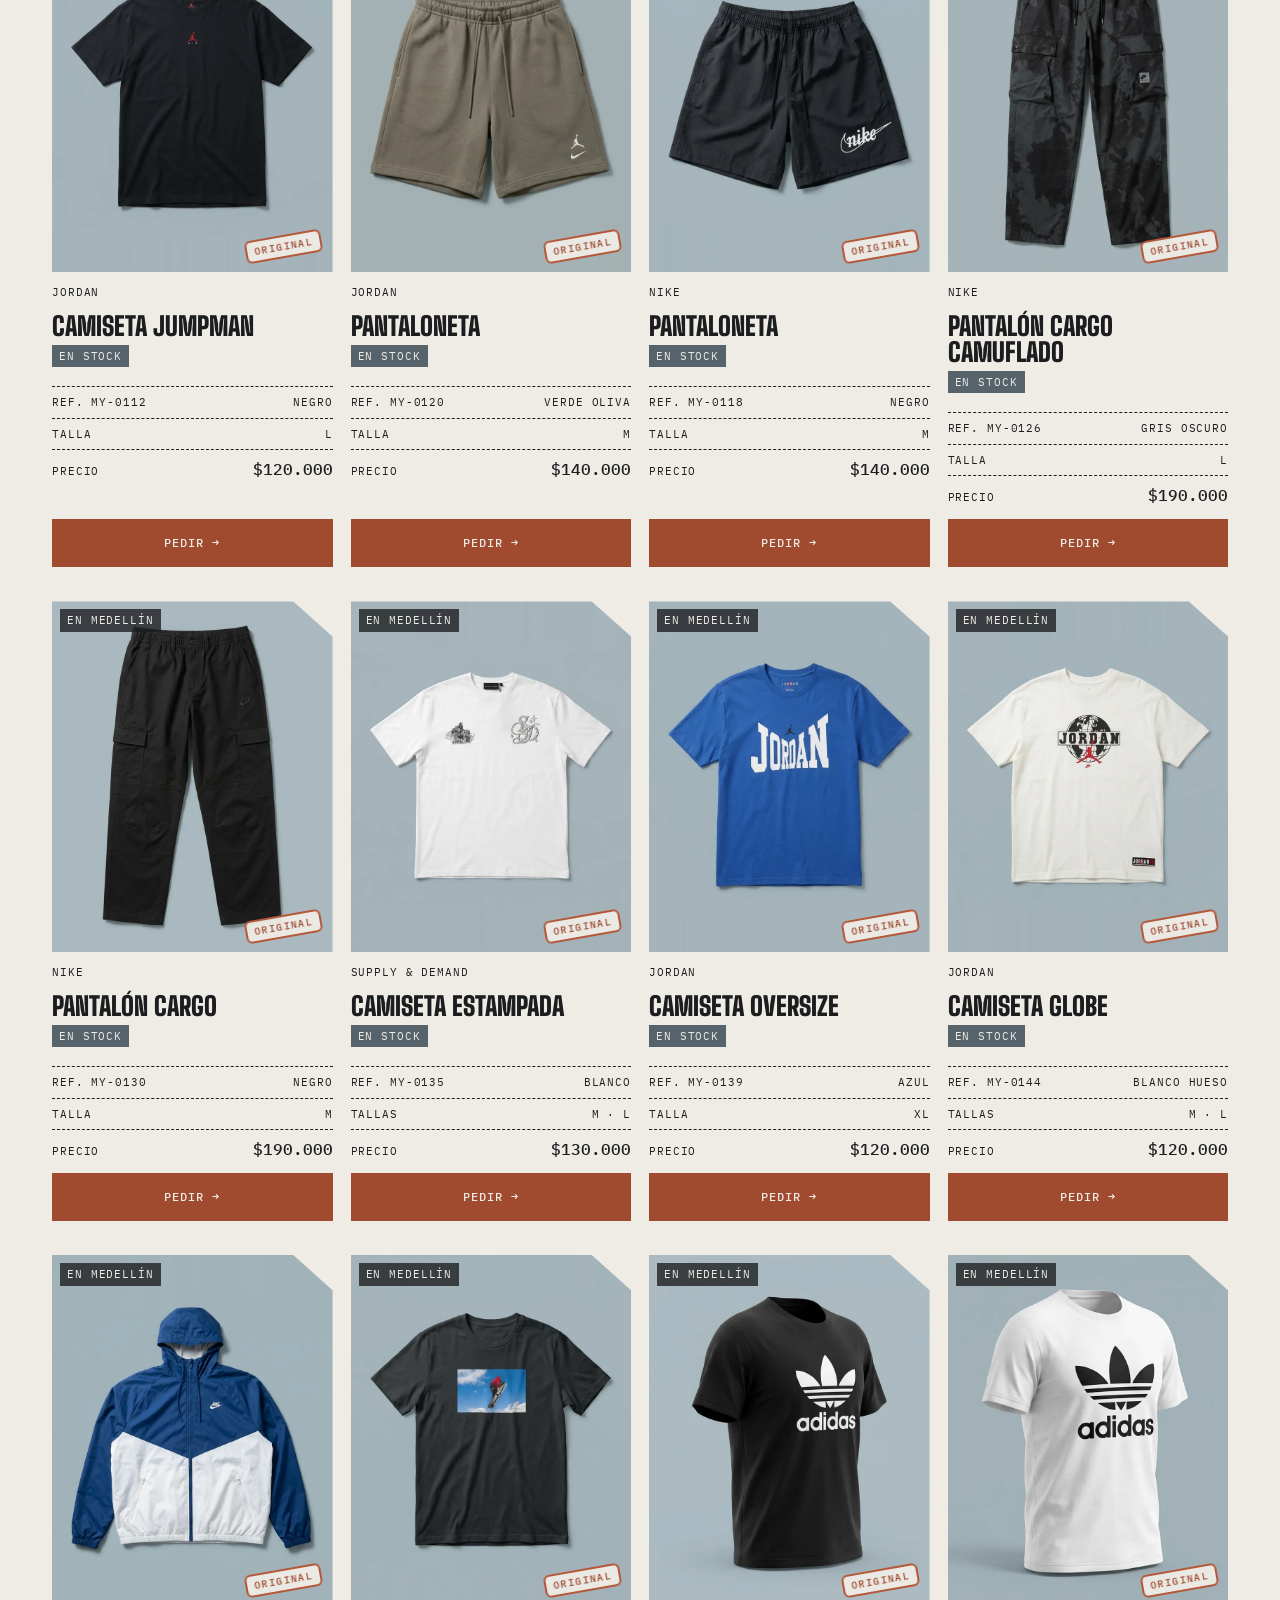
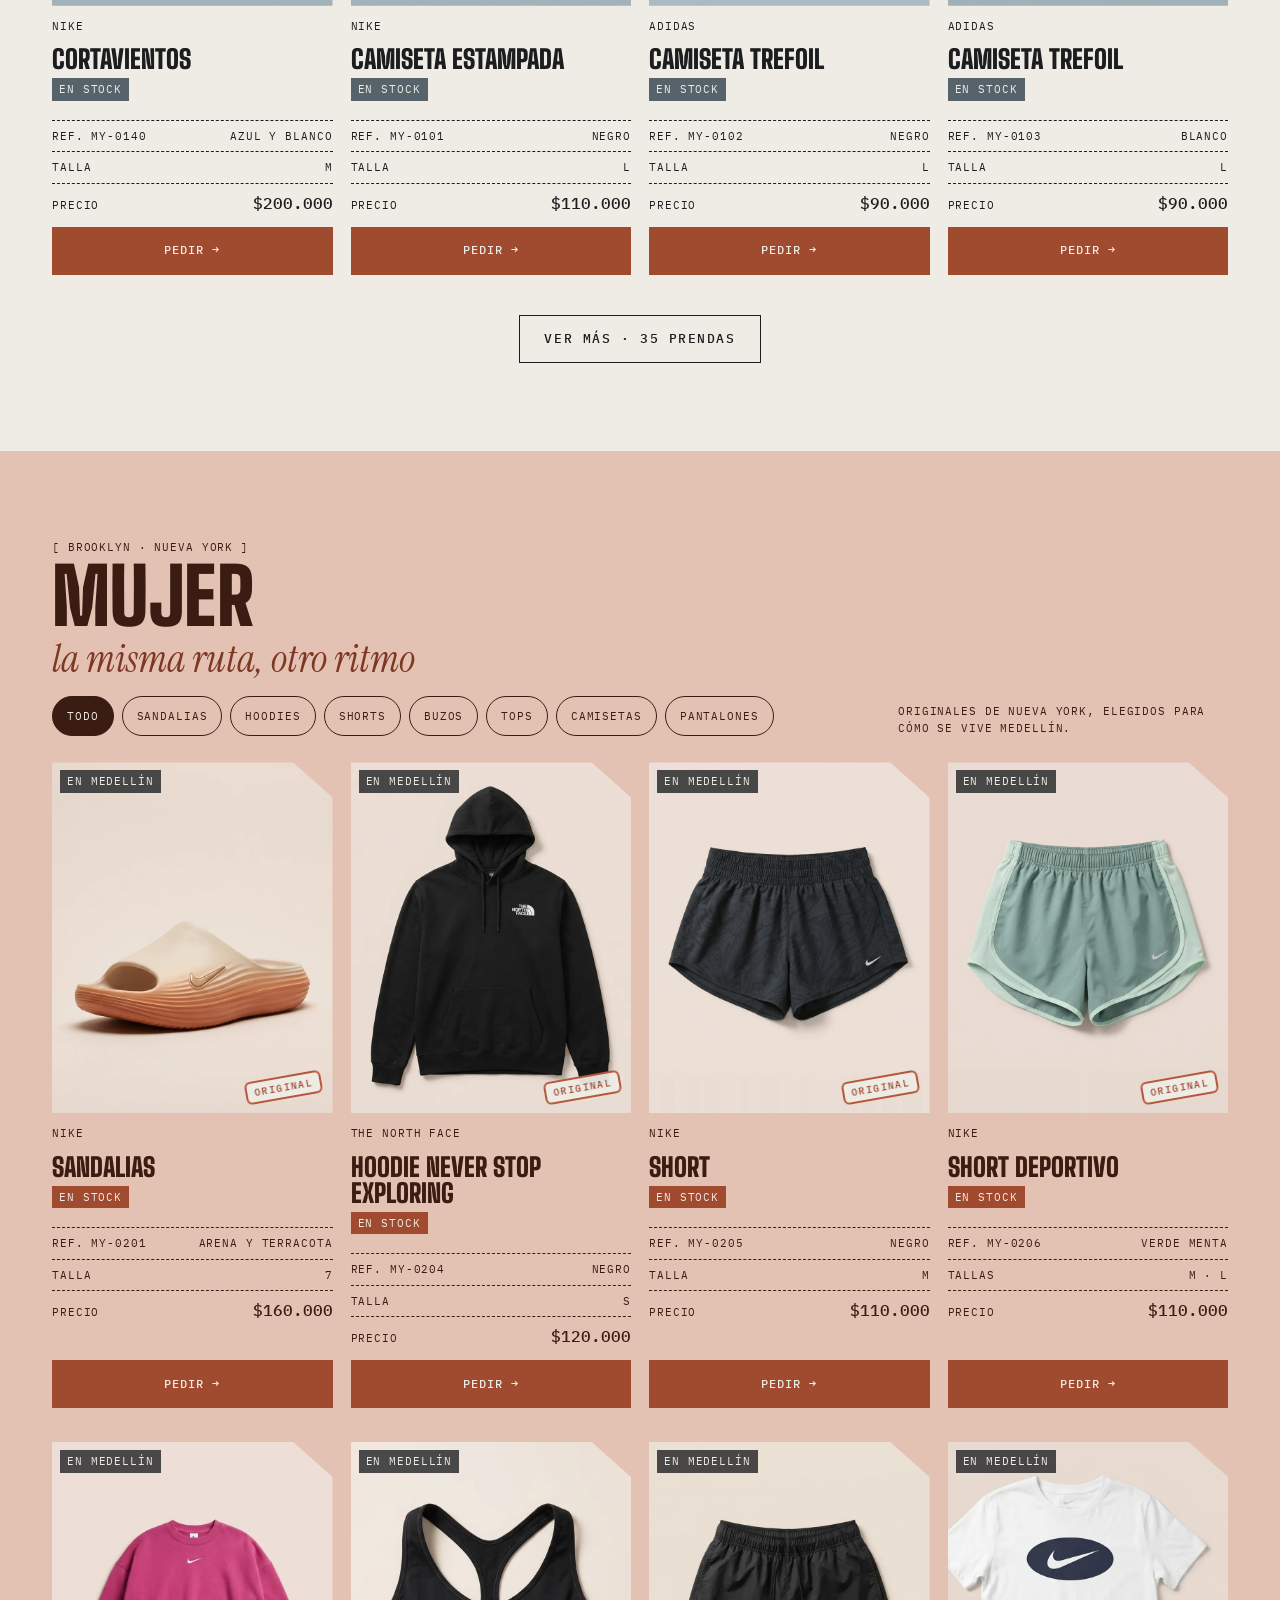
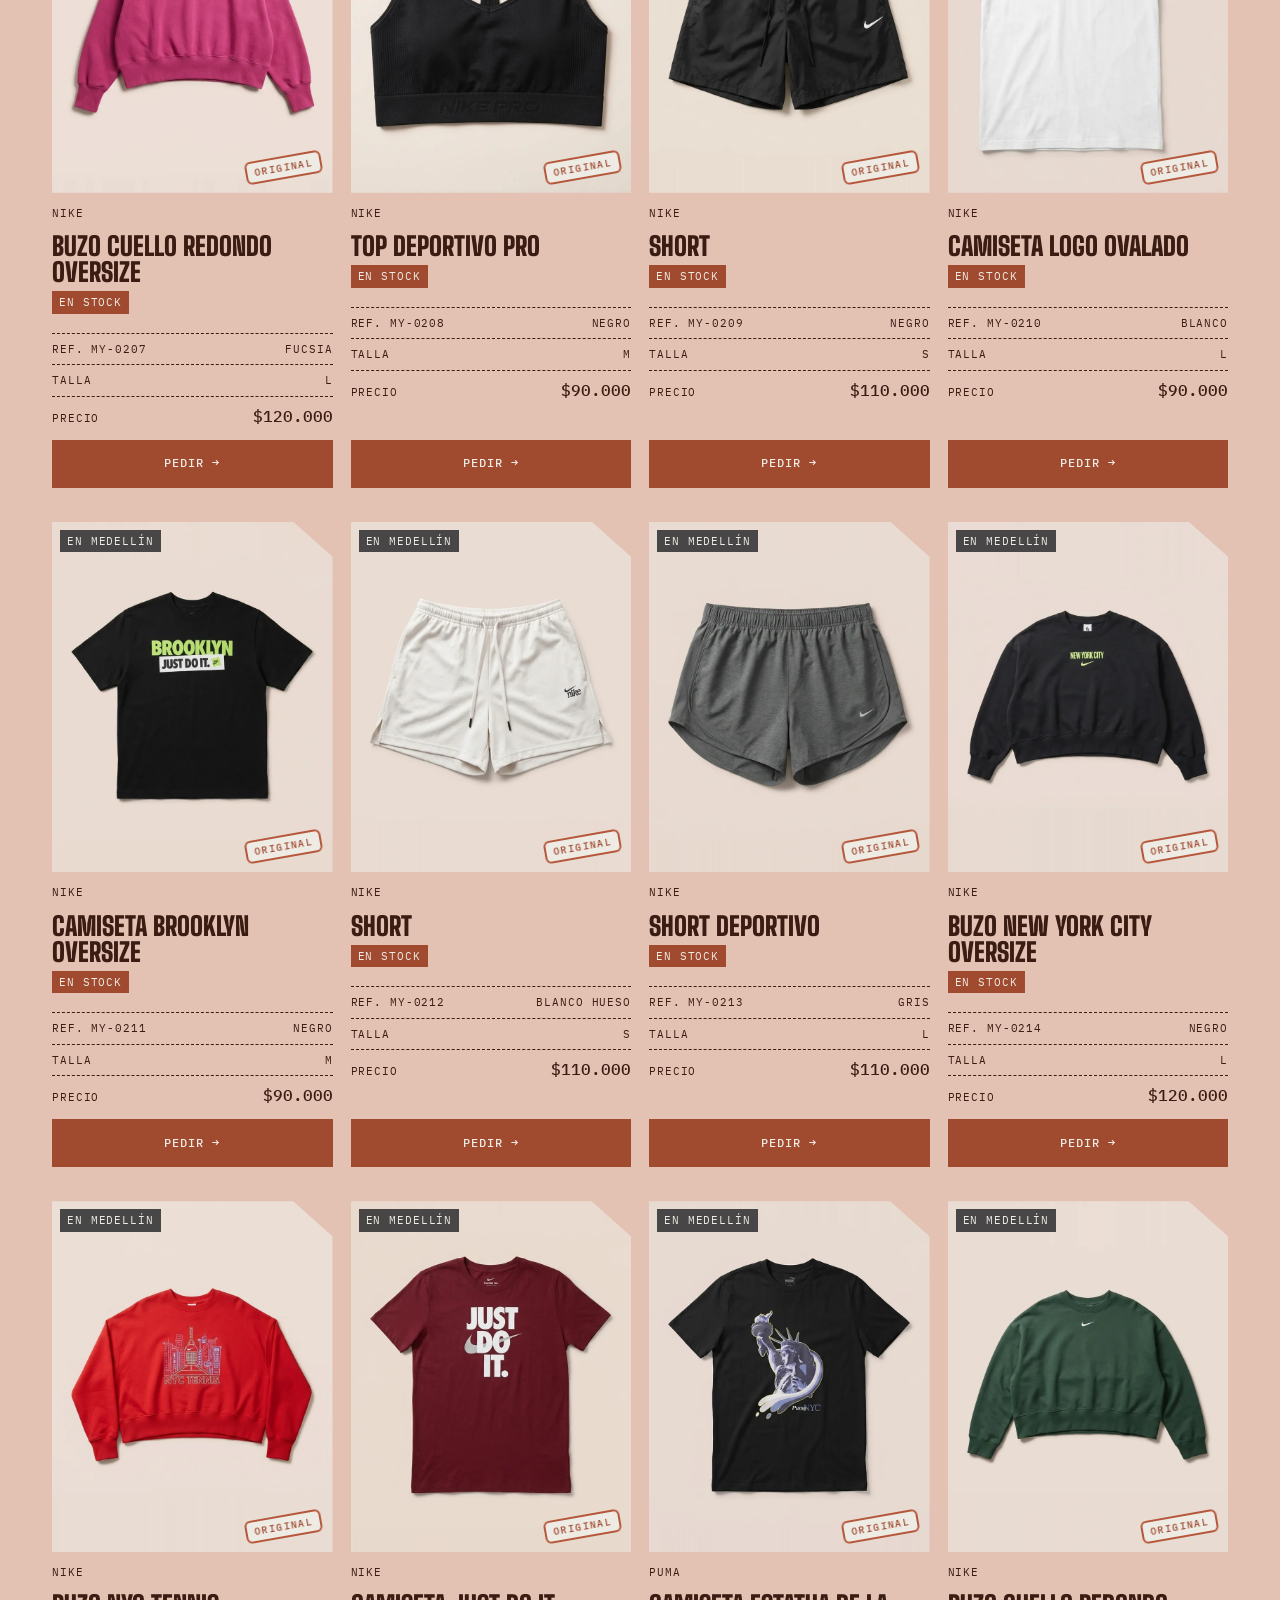
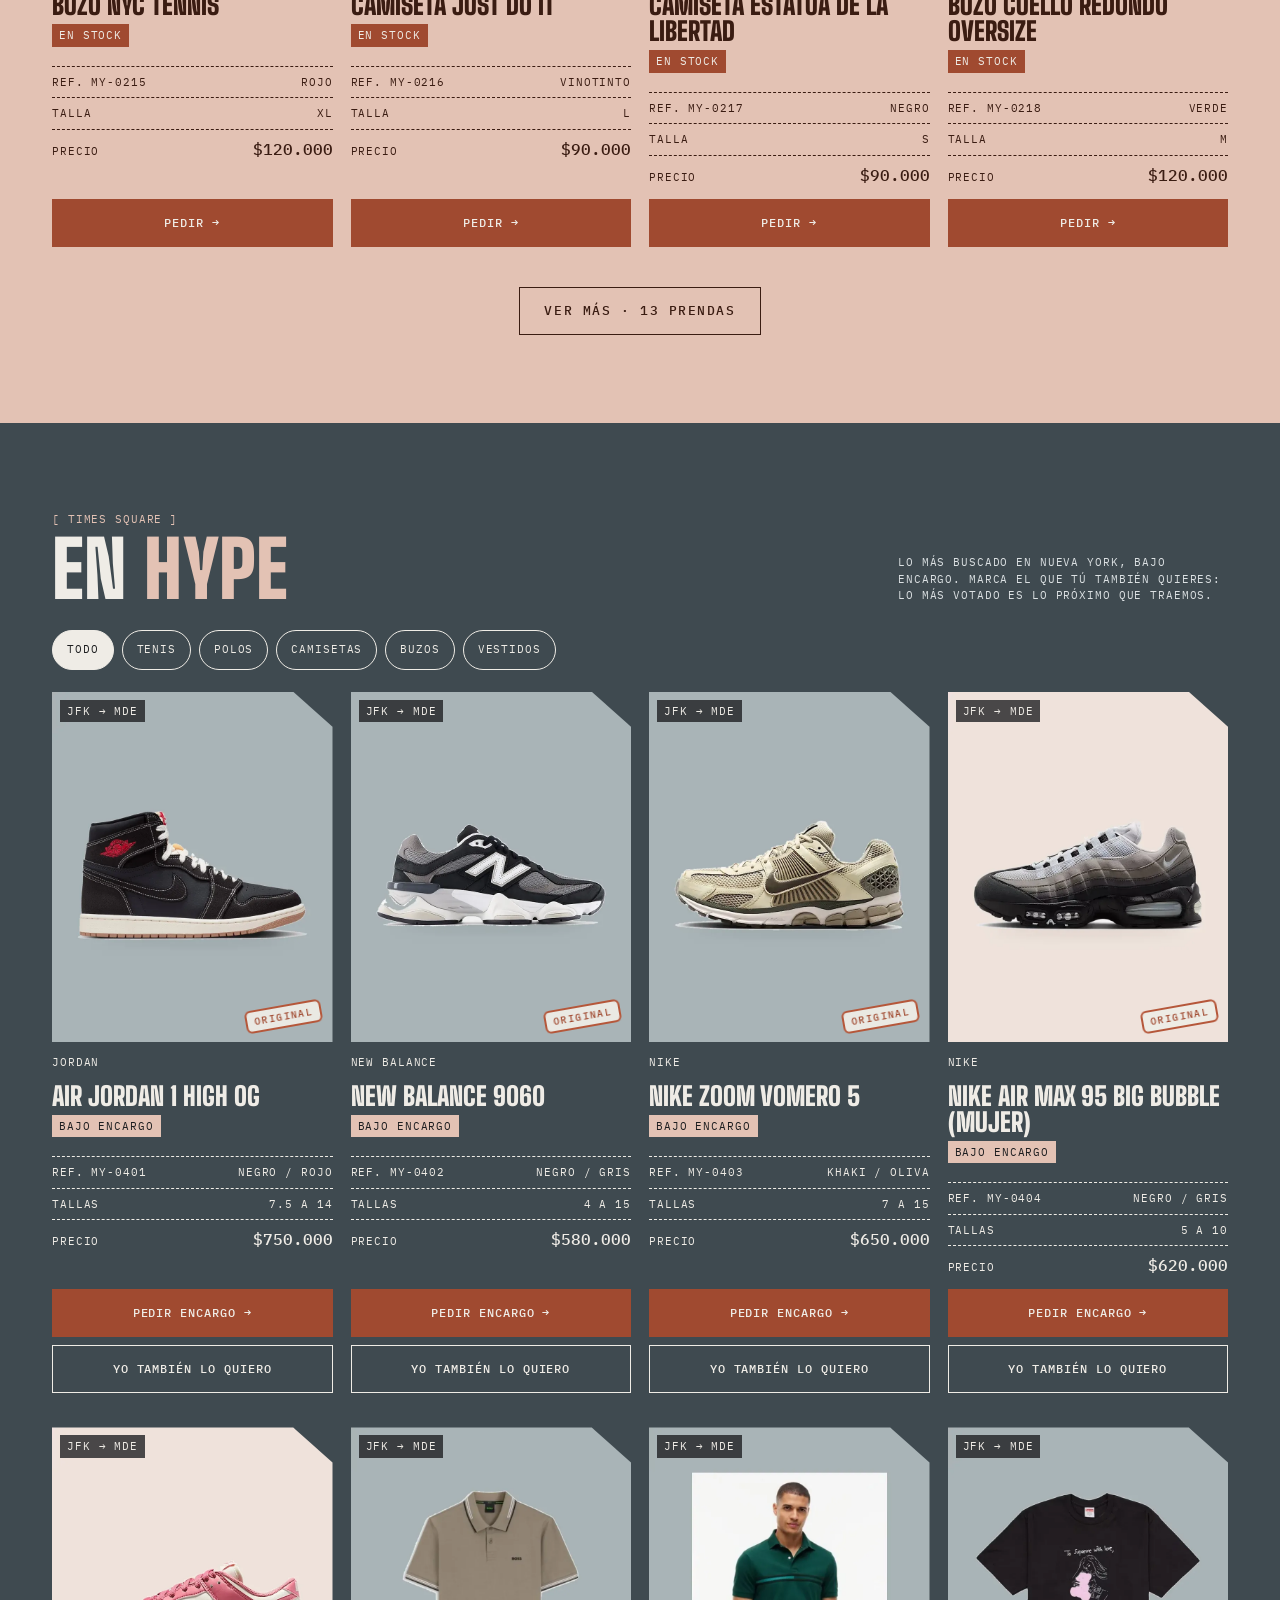
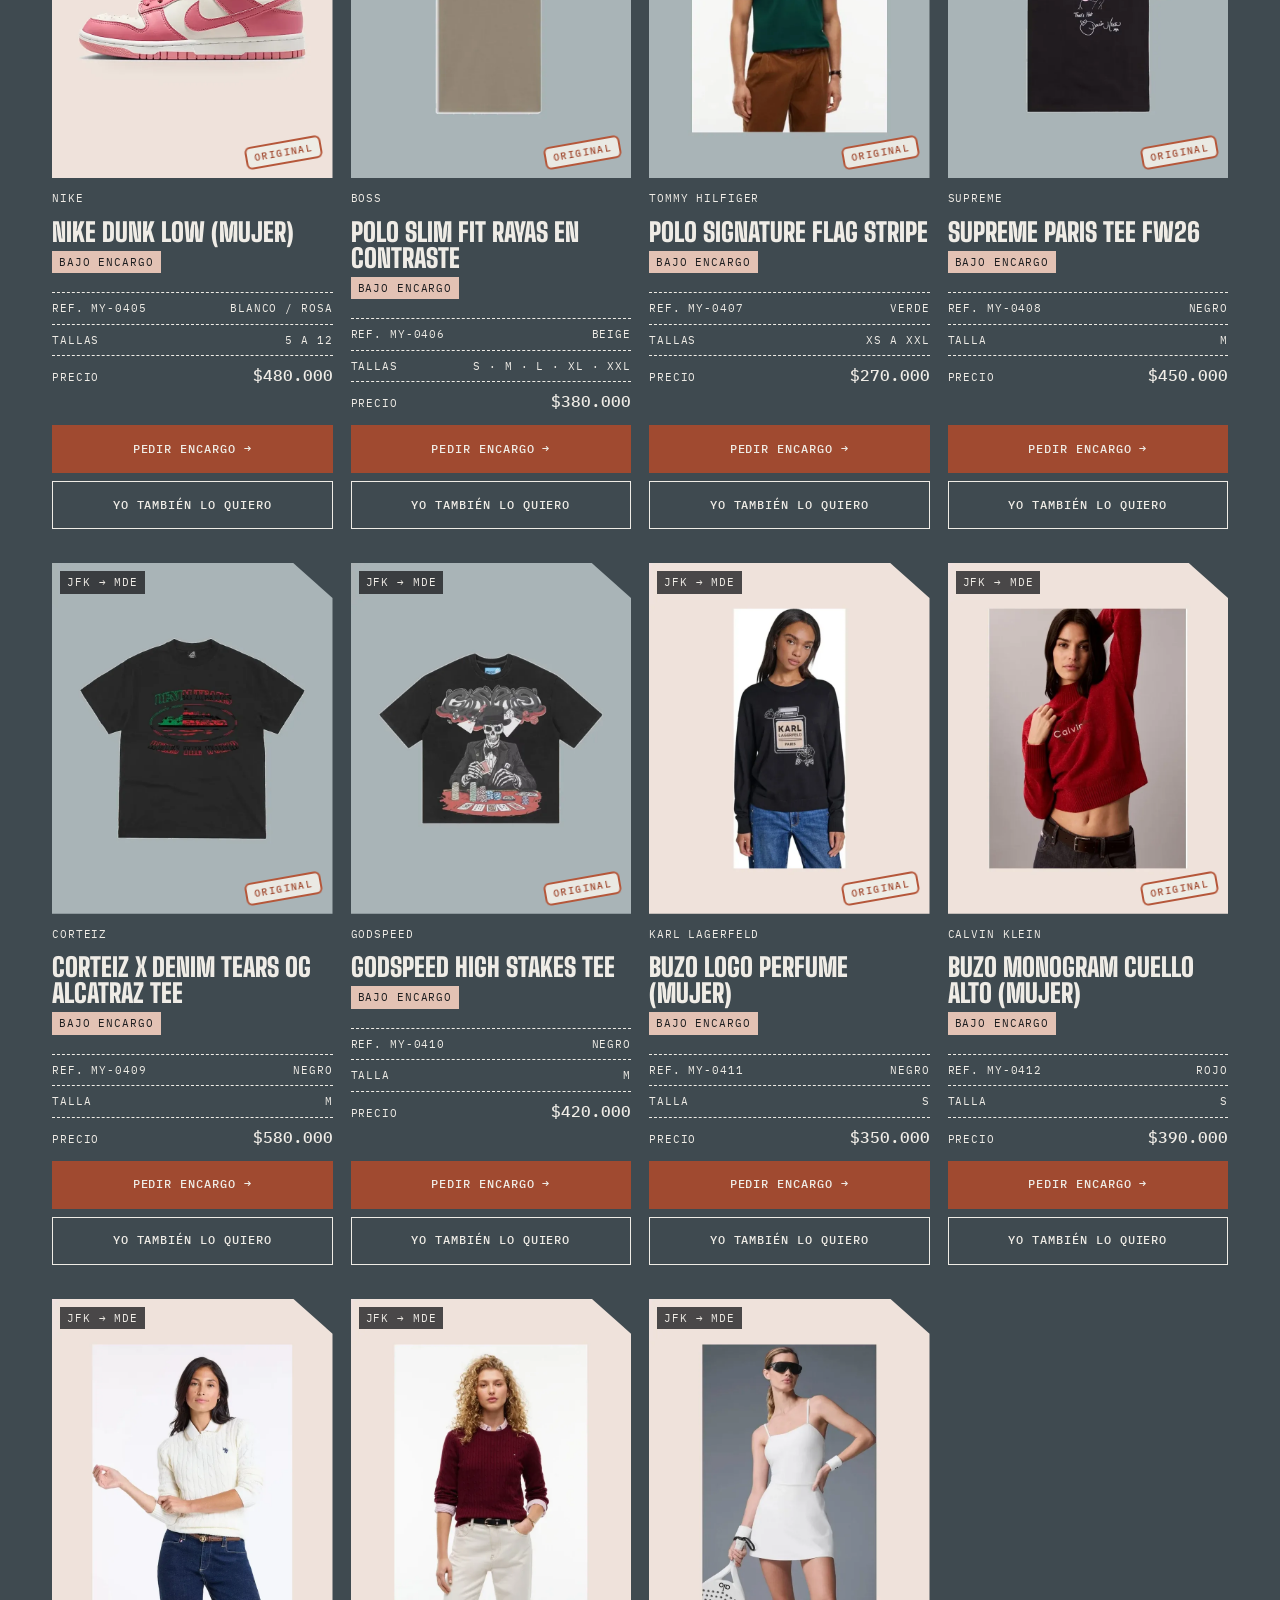
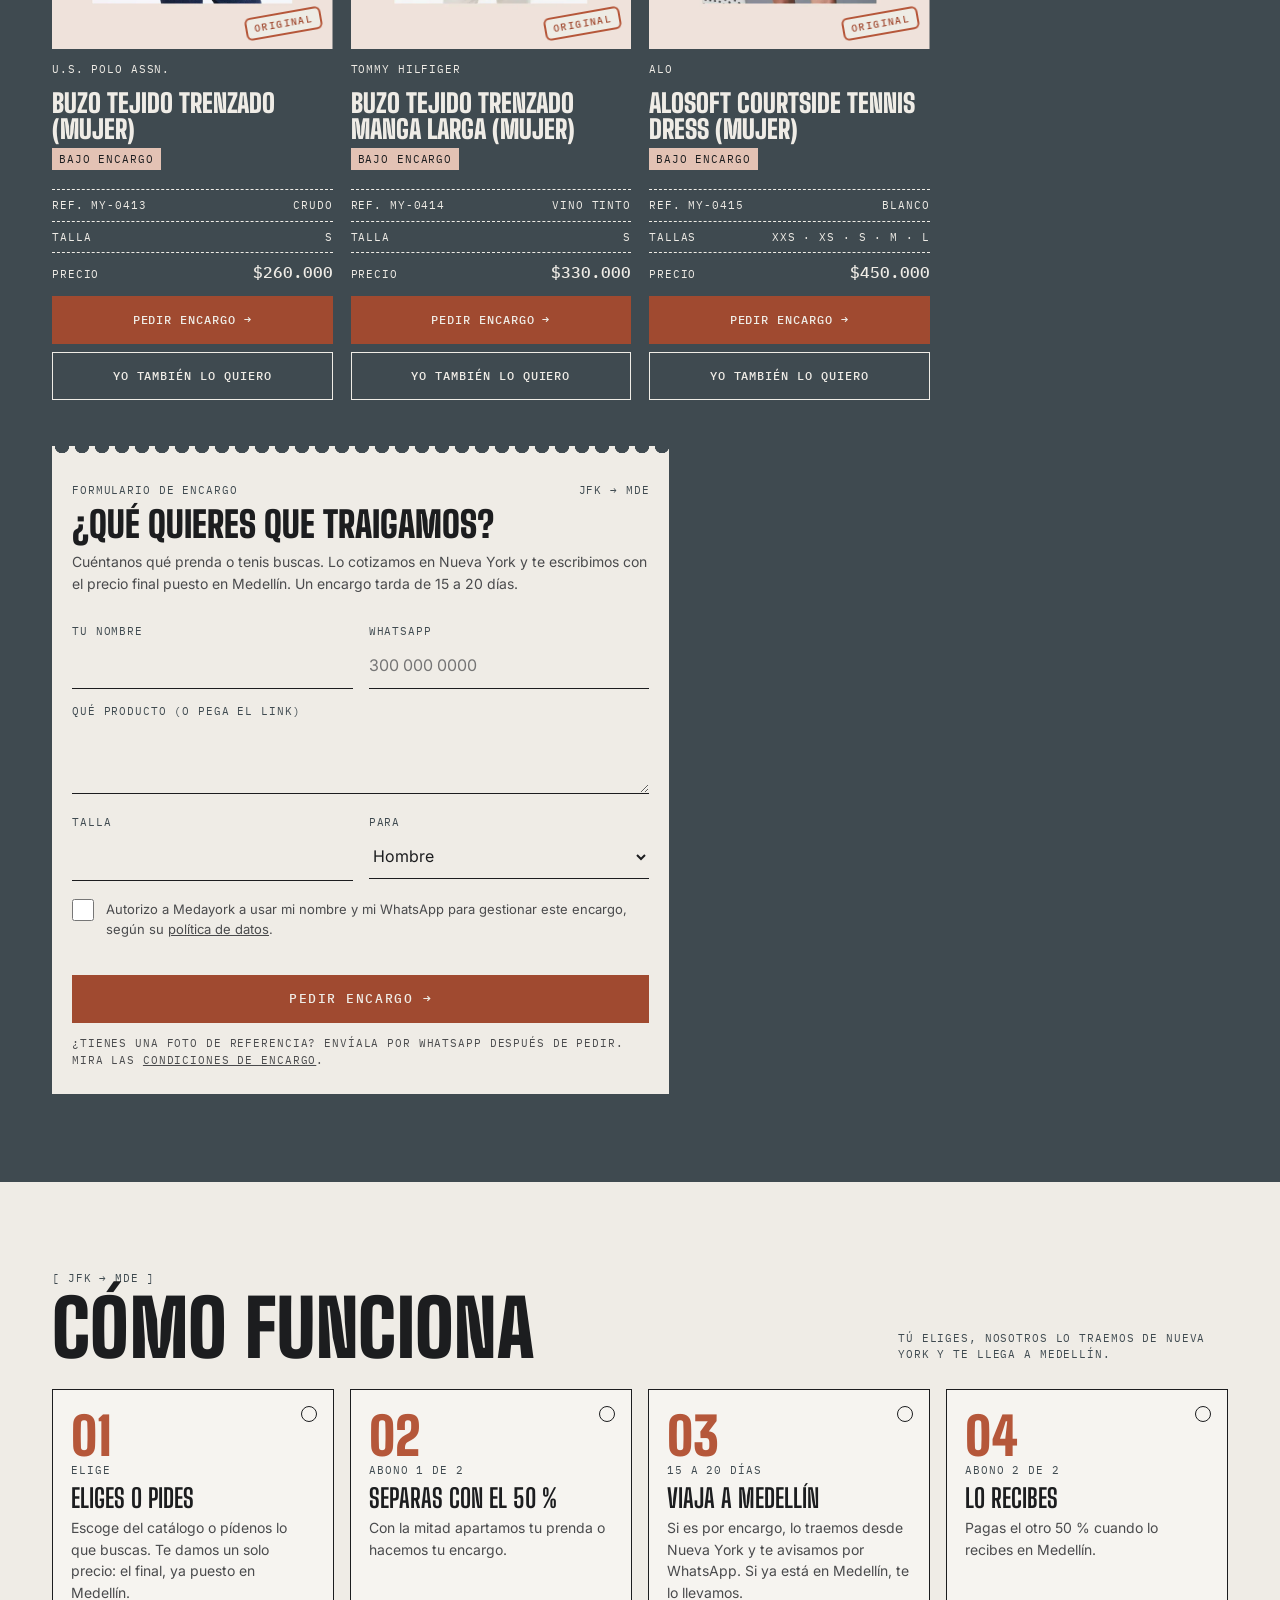
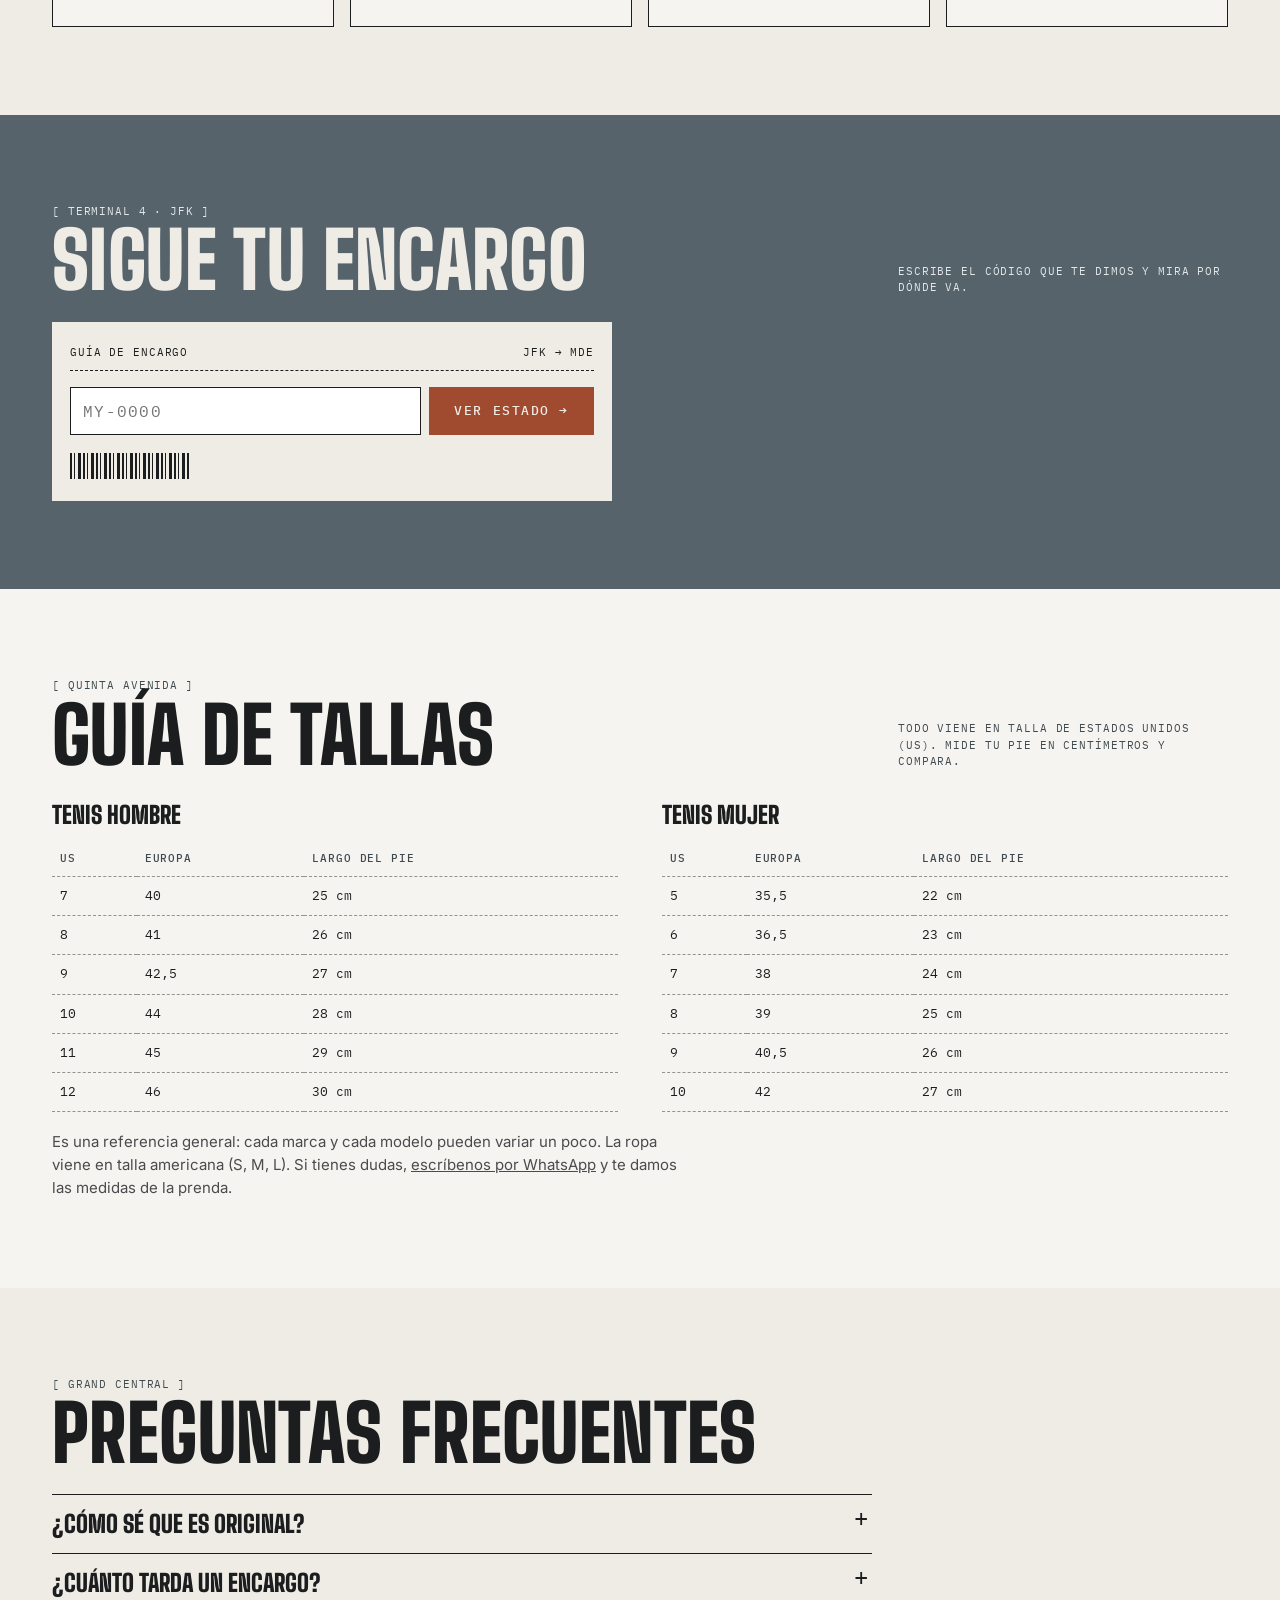
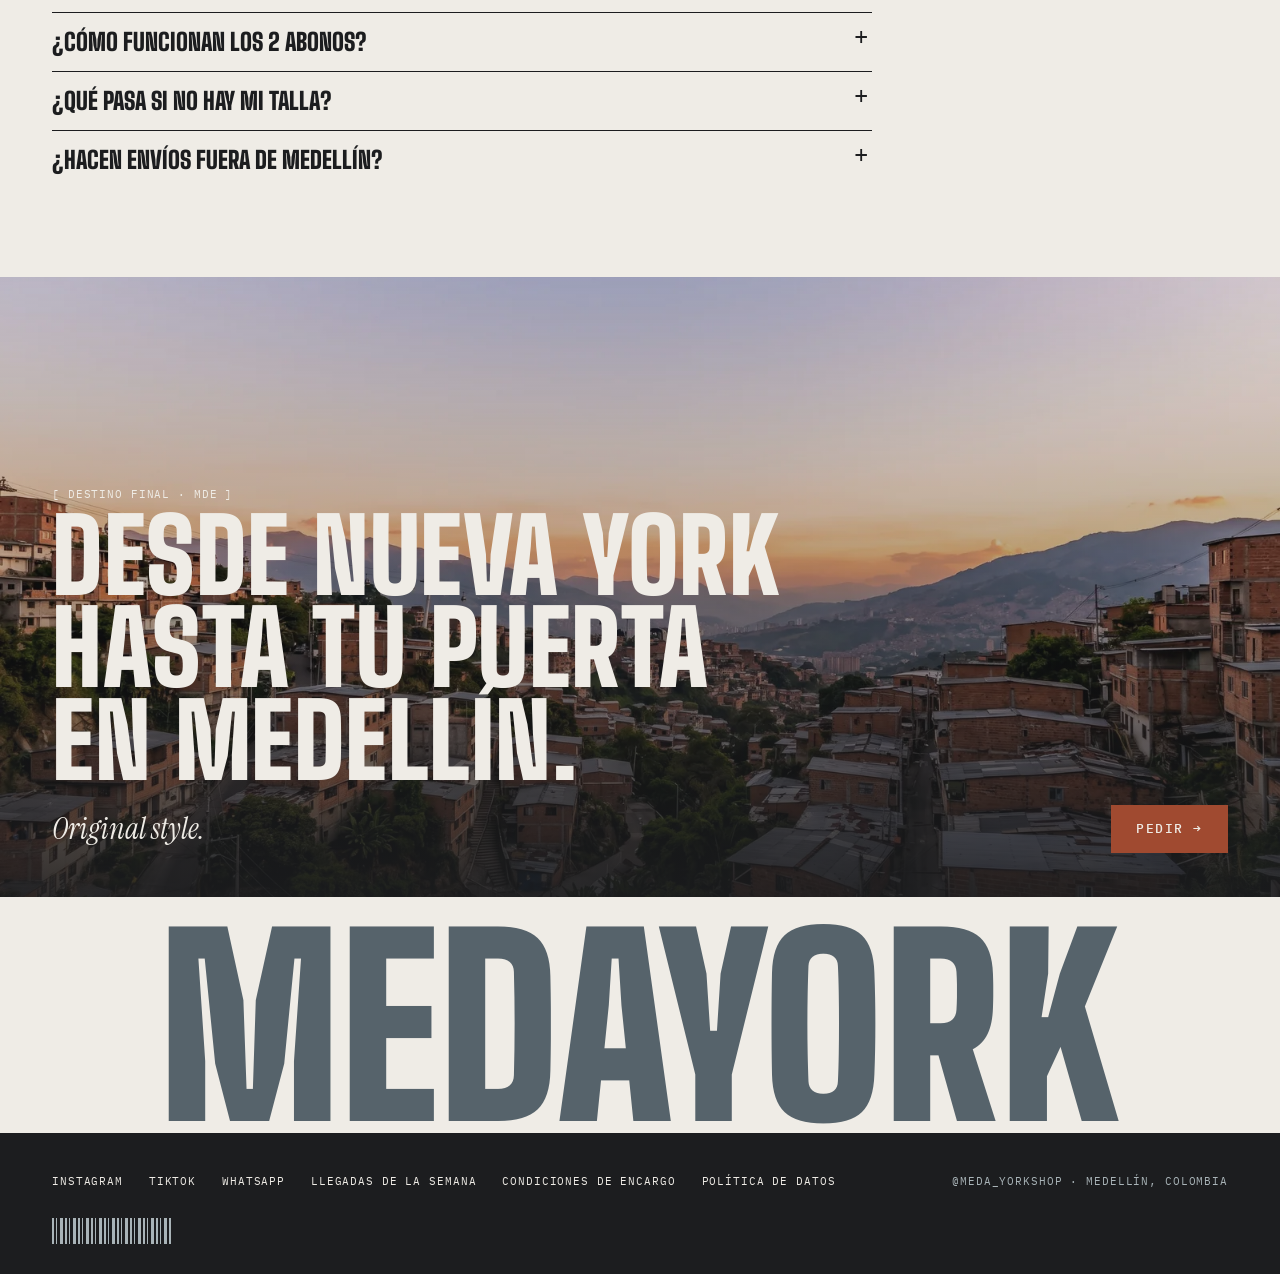
==== commit 7d65c980: "Add files via upload" ====
--- a/index.html
+++ b/index.html
@@ -25,7 +25,7 @@
 <!-- Las letras cargan sin frenar la primera pantalla (media="print" y luego se activan) -->
 <link href="https://fonts.googleapis.com/css2?family=Big+Shoulders+Display:wght@900&family=IBM+Plex+Mono:wght@400;500&family=Instrument+Serif:ital@1&family=Inter:wght@400;500&display=swap" rel="stylesheet" media="print" onload="this.media='all'">
 <noscript><link href="https://fonts.googleapis.com/css2?family=Big+Shoulders+Display:wght@900&family=IBM+Plex+Mono:wght@400;500&family=Instrument+Serif:ital@1&family=Inter:wght@400;500&display=swap" rel="stylesheet"></noscript>
-<link rel="stylesheet" href="css/estilos.css?v=20261120">
+<link rel="stylesheet" href="css/estilos.css?v=20261123">
 <link rel="preload" as="image" href="img/portada-v.webp" media="(max-width:759px)">
 <link rel="preload" as="image" href="img/portada-h.webp" media="(min-width:760px)">
 <script type="application/ld+json">
@@ -38,6 +38,7 @@
 <a class="cinta mono" id="cinta" href="#black-friday" hidden><b>Black Friday Medayork</b> · rebajas en lo que ya está en Medellín →</a>
 
 <nav class="nav" aria-label="Principal"><div class="wrap">
+  <button class="menu-btn" id="menu-btn" type="button" aria-label="Abrir menú" aria-controls="menu" aria-expanded="false"><span></span><span></span><span></span></button>
   <a class="logo" href="#portada" aria-label="Medayork, inicio"><img src="img/estatua-claro.png" alt="" width="89" height="120"><b>MEDAYORK</b></a>
   <div class="links mono">
     <a href="#hombre">Hombre</a><a href="#mujer">Mujer</a><a href="#hype">En hype</a><a href="#seguimiento">Sigue tu encargo</a><a href="#preguntas">Preguntas</a>
@@ -306,6 +307,22 @@
 </footer>
 
 <!-- Ficha de producto: etiqueta de equipaje. La llena js/app.js -->
+<!-- Menú de tres rayitas: Hombre, Mujer y En hype con sus categorías (las arma js/app.js) -->
+<dialog class="menu" id="menu" aria-label="Menú">
+  <div class="menu-panel">
+    <div class="menu-cab"><span class="mono">[ MDE ⇄ JFK ]</span><button class="cerrar" data-cerrar-menu type="button" aria-label="Cerrar menú">✕</button></div>
+    <div id="menu-secciones"></div>
+    <div class="menu-otros mono">
+      <a href="#black-friday" id="menu-bf" hidden>Black Friday</a>
+      <a href="#llegadas">Llegó y está en hype</a>
+      <a href="#seguimiento">Sigue tu encargo</a>
+      <a href="#tallas">Guía de tallas</a>
+      <a href="#preguntas">Preguntas frecuentes</a>
+    </div>
+    <a class="btn solid" data-wa="general" data-b="menu" href="https://wa.me/573226759950">Pedir por WhatsApp →</a>
+  </div>
+</dialog>
+
 <dialog class="ficha" id="ficha" aria-labelledby="ficha-t">
   <div class="etiqueta">
     <button class="cerrar" data-cerrar type="button" aria-label="Cerrar">✕</button>
@@ -317,8 +334,8 @@
 
 <!-- Orden obligatorio: conexión → respaldo → datos compartidos → página -->
 <script src="datos/conexion.js?v=20261117" defer></script>
-<script src="datos/respaldo.js?v=20261120" defer></script>
+<script src="datos/respaldo.js?v=20261123" defer></script>
 <script src="js/datos.js?v=20261120" defer></script>
-<script src="js/app.js?v=20261120" defer></script>
+<script src="js/app.js?v=20261123" defer></script>
 </body>
 </html>
